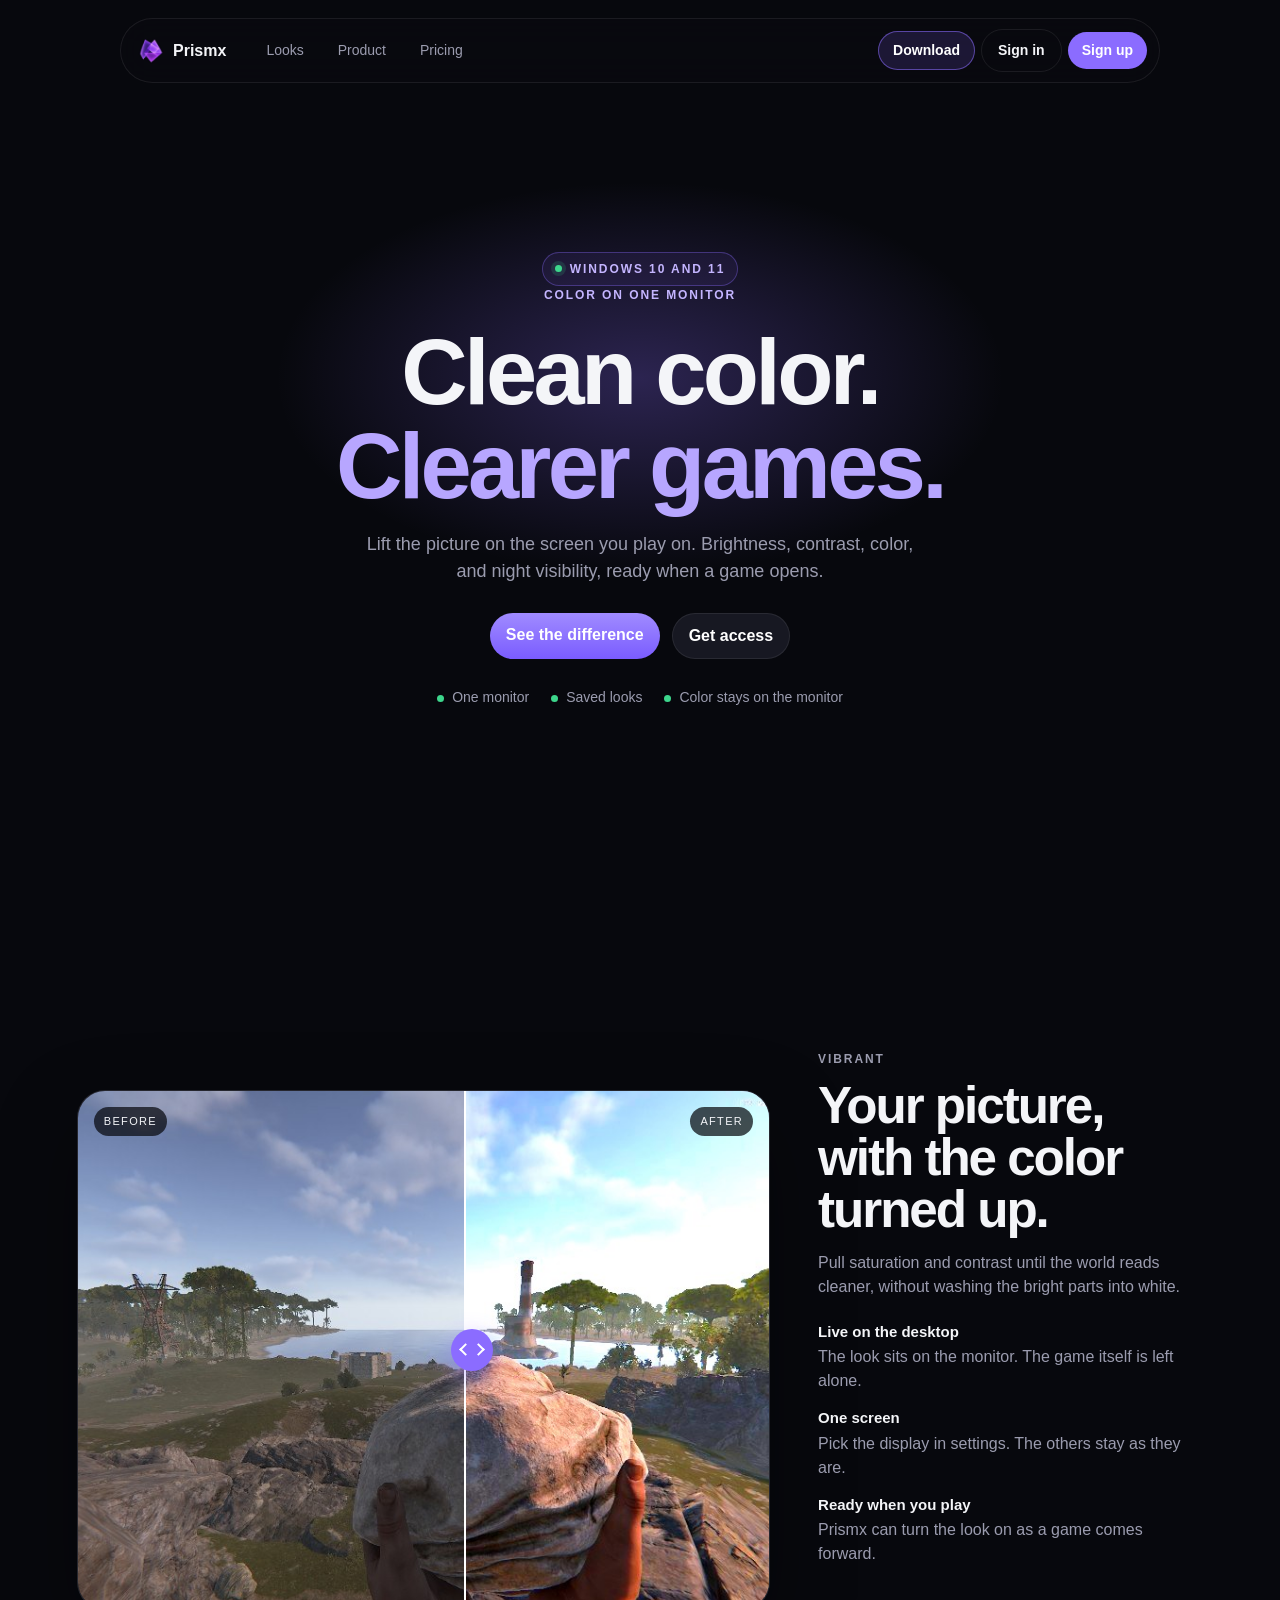
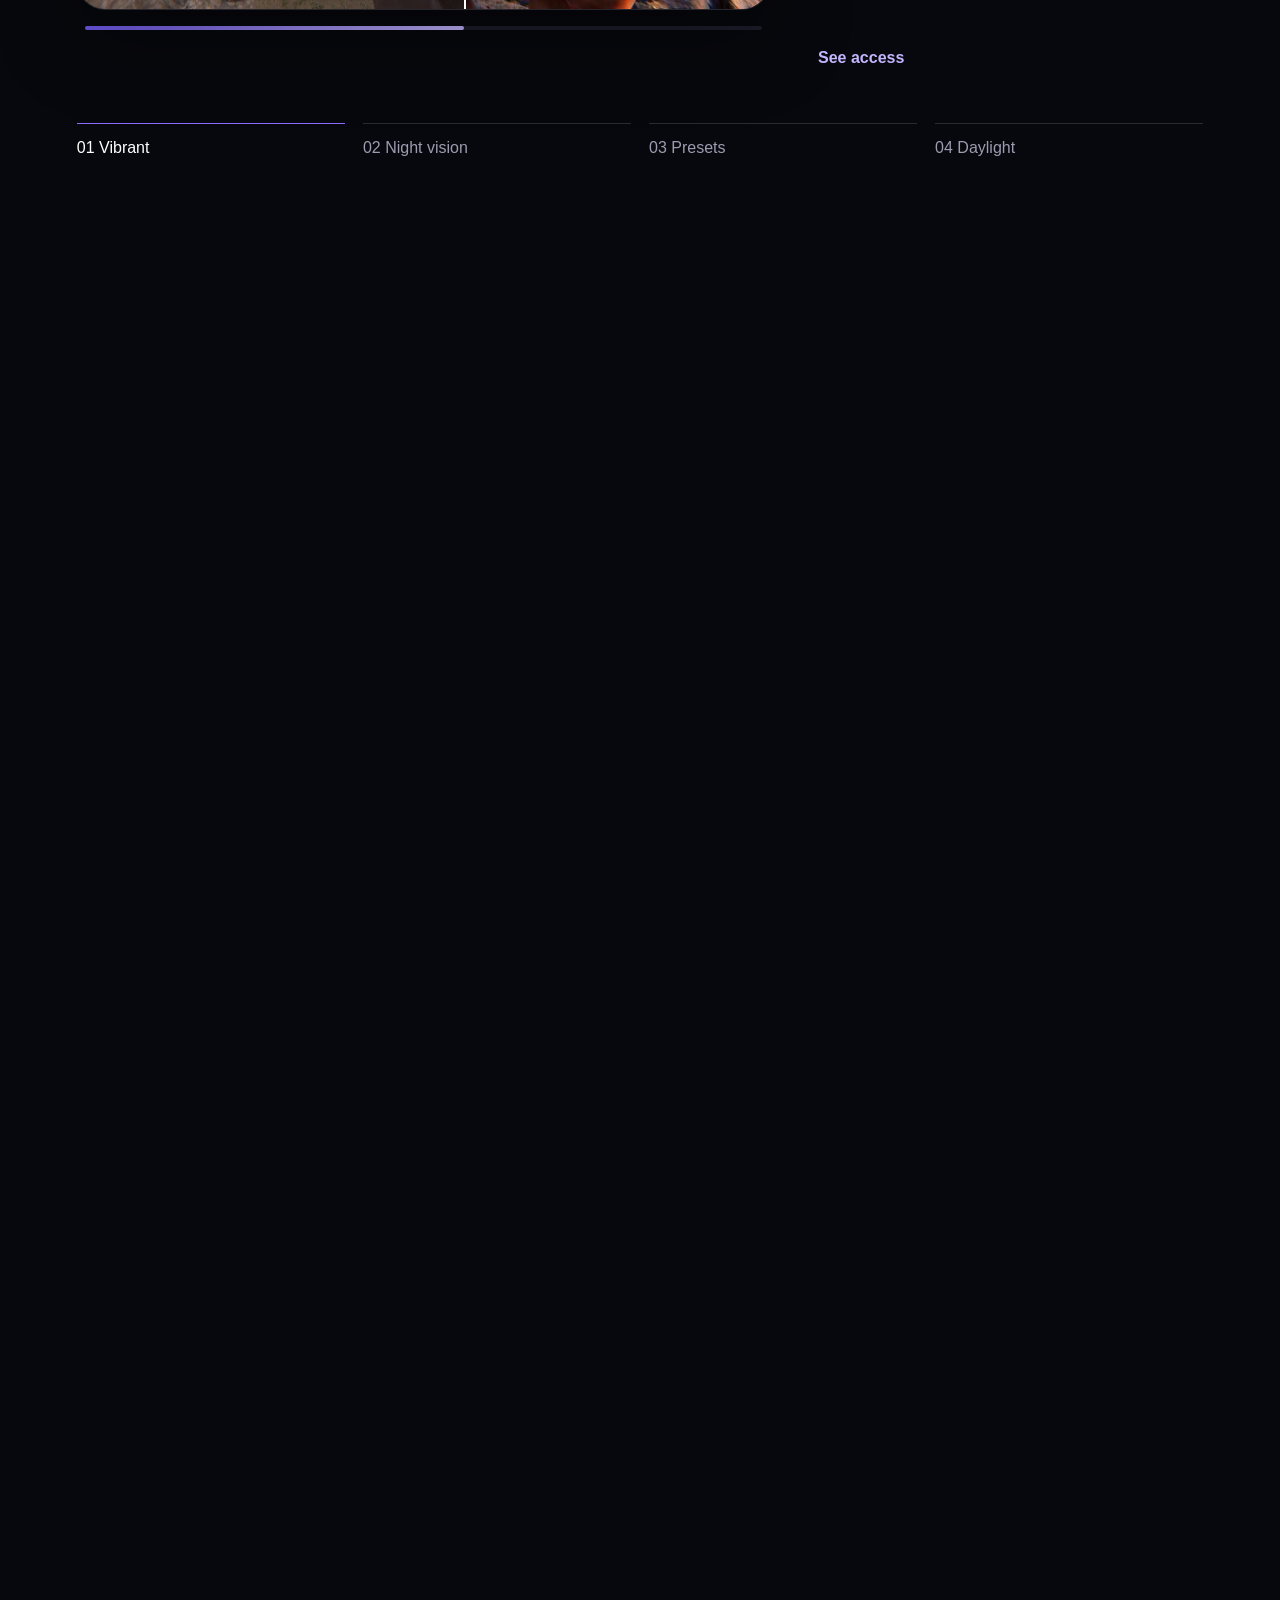
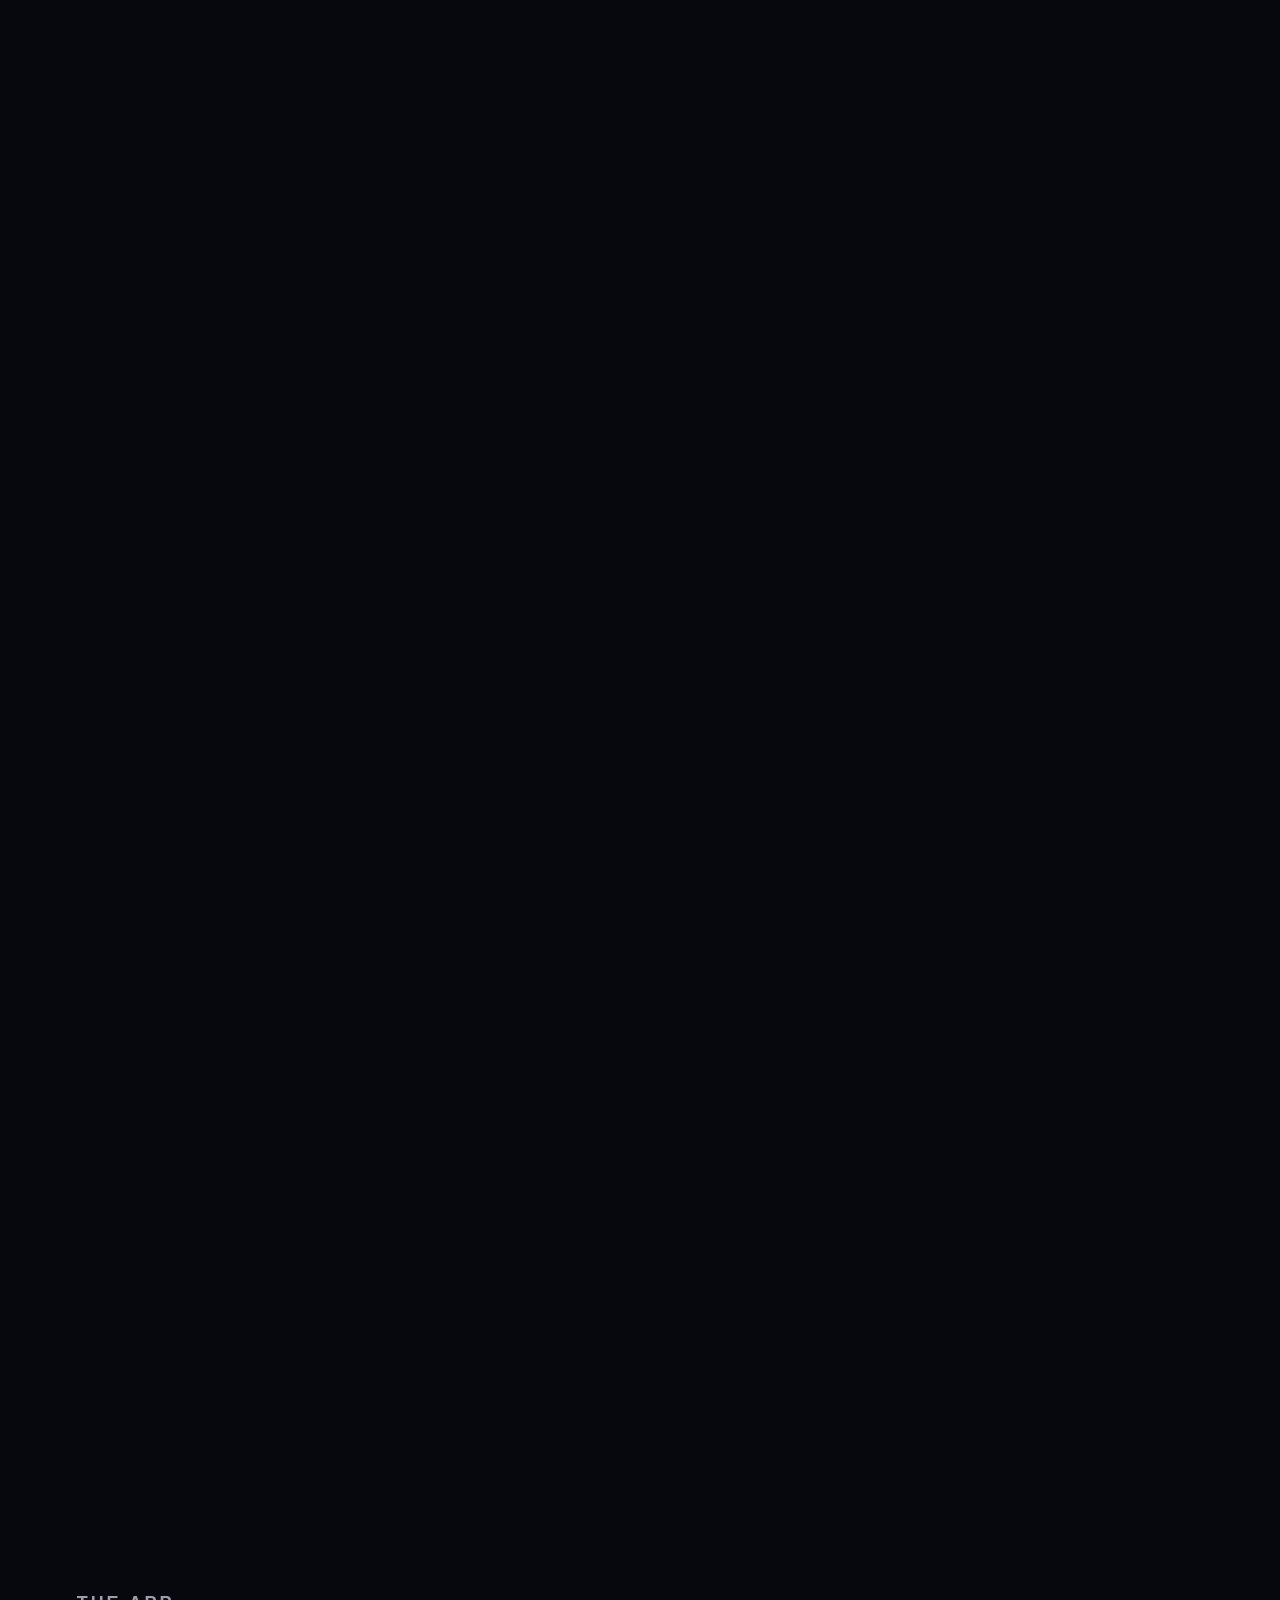
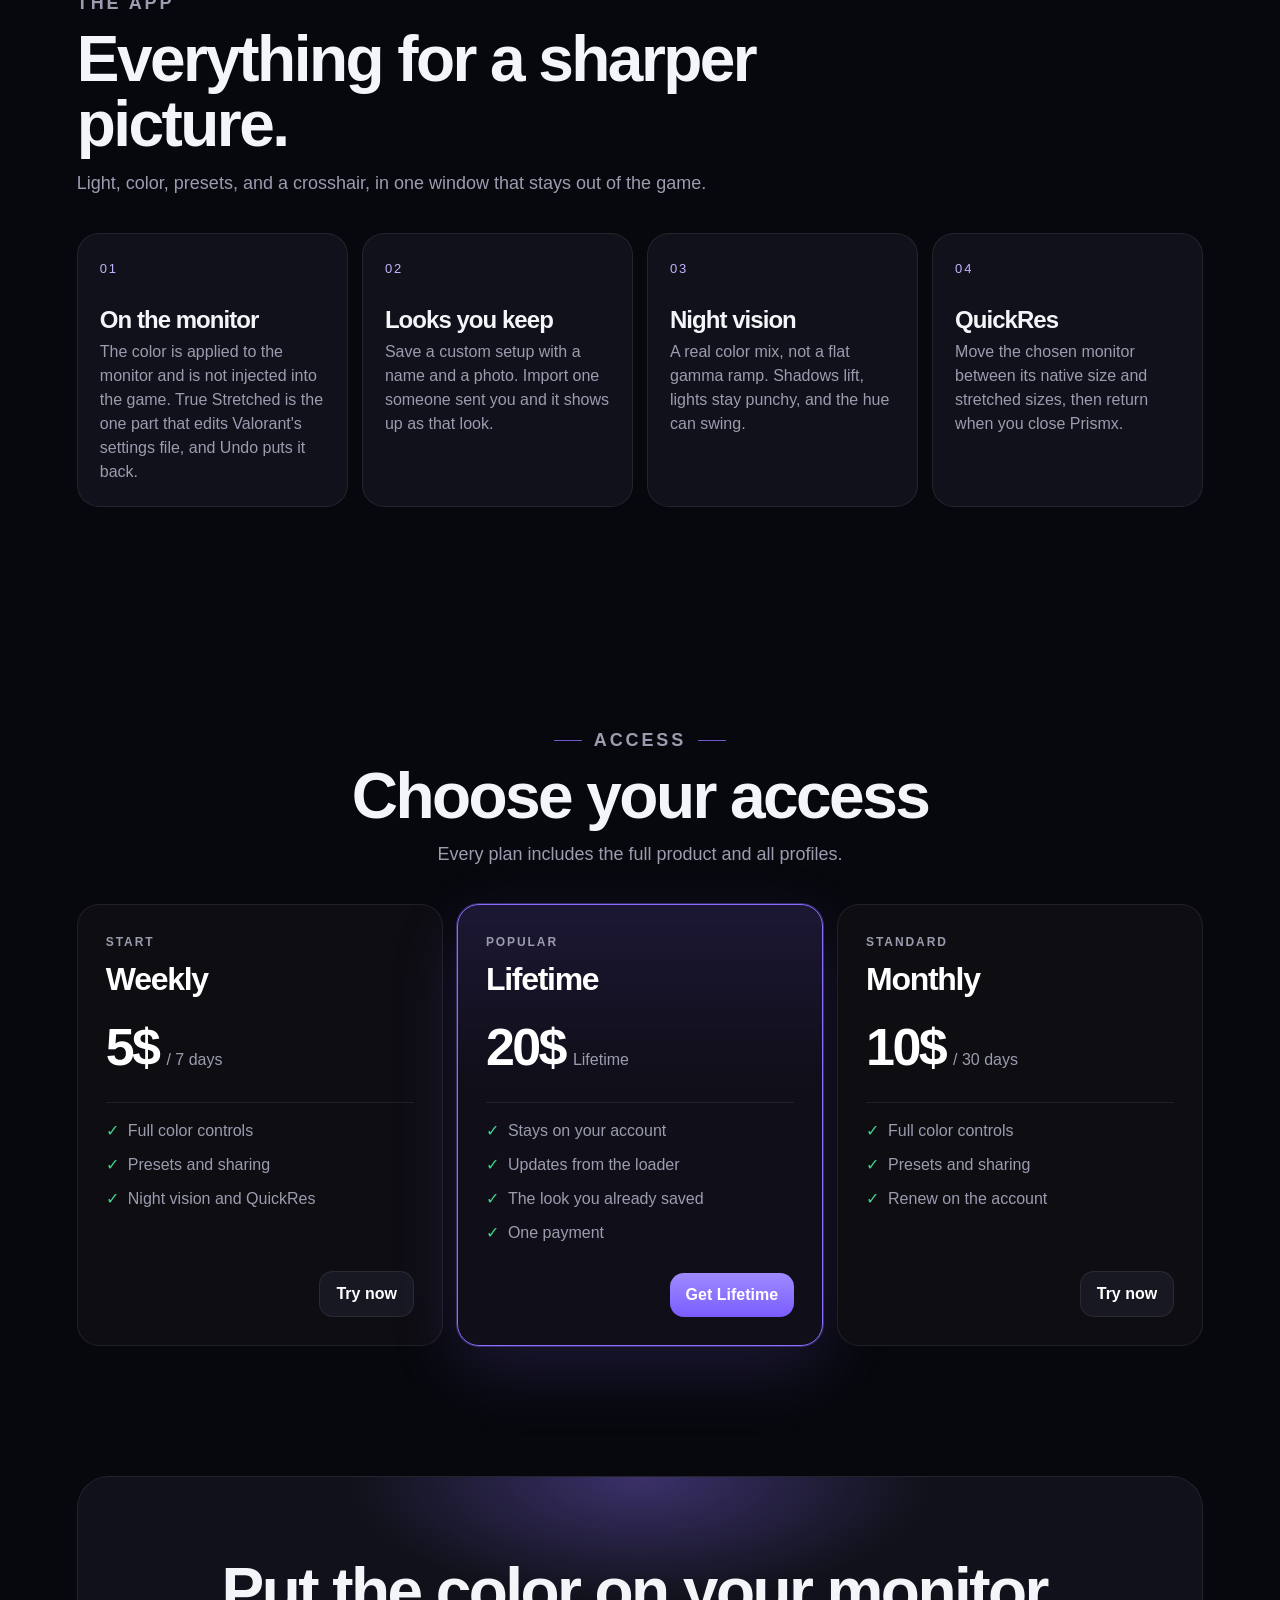
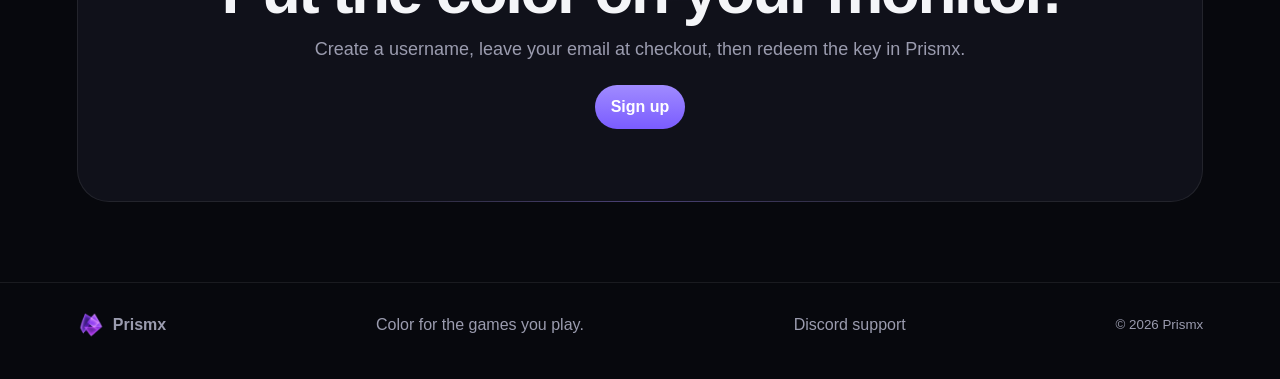
==== index.html @ e306eed9 "Point the site at the account server that is running now." ====
<!DOCTYPE html>
<html lang="en">
<head>
  <meta charset="UTF-8" />
  <meta name="viewport" content="width=device-width, initial-scale=1" />
  <meta name="view-transition" content="same-origin" />
  <title>Prismx — Color for the games you play</title>
  <meta name="description" content="Prismx changes color, contrast, and night visibility on one monitor. The color is not injected." />
  <link rel="icon" href="logo.png" />
  <link rel="stylesheet" href="styles.css?v=8" />
</head>
<body>
  <header class="nav">
    <a class="brand" href="#top">
      <img src="logo.png" alt="" />
      <span>Prismx</span>
    </a>
    <nav class="nav-links" aria-label="Page">
      <a href="#looks">Looks</a>
      <a href="#product">Product</a>
      <a href="#pricing">Pricing</a>
      <a class="nav-download" href="download.html">Download</a>
      <a class="nav-signin" id="navSignIn" href="signin.html">Sign in</a>
      <a class="nav-cta" id="navSignUp" href="signup.html">Sign up</a>
    </nav>
    <button class="nav-toggle" type="button" aria-label="Menu" aria-expanded="false">
      <span></span><span></span>
    </button>
  </header>

  <main id="top">
    <section class="hero">
      <p class="pill"><i></i> Windows 10 and 11</p>
      <p class="kicker">Color on one monitor</p>
      <h1>Clean color.<br /><em>Clearer games.</em></h1>
      <p class="lede">Lift the picture on the screen you play on. Brightness, contrast, color, and night visibility, ready when a game opens.</p>
      <div class="hero-actions">
        <a class="btn primary" href="#looks">See the difference</a>
        <a class="btn ghost" href="signup.html">Get access</a>
      </div>
      <ul class="ticks">
        <li>One monitor</li>
        <li>Saved looks</li>
        <li>Color stays on the monitor</li>
      </ul>
    </section>

    <section class="story" id="looks">
      <div class="story-pin">
        <div class="compare" data-compare>
          <div class="frame">
            <img class="shot base" alt="" draggable="false" />
            <img class="shot grade" alt="" draggable="false" />
            <span class="tag before">Before</span>
            <span class="tag after">After</span>
            <div class="split" role="slider" tabindex="0" aria-valuemin="8" aria-valuemax="92" aria-valuenow="56" aria-label="Before and after">
              <span class="knob" aria-hidden="true"></span>
            </div>
          </div>
          <div class="rail" aria-hidden="true"><i></i></div>
        </div>

        <div class="story-copy">
          <article class="pane on" data-pane="0">
            <p class="kicker">Vibrant</p>
            <h2>Your picture, with the color turned up.</h2>
            <p>Pull saturation and contrast until the world reads cleaner, without washing the bright parts into white.</p>
            <ul>
              <li><strong>Live on the desktop</strong><span>The look sits on the monitor. The game itself is left alone.</span></li>
              <li><strong>One screen</strong><span>Pick the display in settings. The others stay as they are.</span></li>
              <li><strong>Ready when you play</strong><span>Prismx can turn the look on as a game comes forward.</span></li>
            </ul>
          </article>
          <article class="pane" data-pane="1">
            <p class="kicker">Night vision</p>
            <h2>Shadows you can actually read.</h2>
            <p>Night vision lifts the dark parts of the picture so doorways, corners, and players in shade show up. The lights stay colored.</p>
            <ul>
              <li><strong>Lifted shadows</strong><span>Tunnels and rooms open up without flattening the whole frame.</span></li>
              <li><strong>A strength slider</strong><span>Set how far the night look goes, then leave it.</span></li>
              <li><strong>Still your game</strong><span>Nothing is written into the game’s files.</span></li>
            </ul>
          </article>
          <article class="pane" data-pane="2">
            <p class="kicker">Presets</p>
            <h2>Save a look. Share the picture.</h2>
            <p>Name a setup, add a thumbnail, and send it as one image. The name stays on the preset until you change something.</p>
            <ul>
              <li><strong>Your library</strong><span>Built-in looks and the ones you save sit in the same row.</span></li>
              <li><strong>A file people can see</strong><span>The shared picture shows the name and the thumbnail.</span></li>
              <li><strong>QuickRes</strong><span>Switch the same monitor between native and stretched sizes.</span></li>
            </ul>
          </article>
          <article class="pane" data-pane="3">
            <p class="kicker">Daylight</p>
            <h2>The same look, out in the open.</h2>
            <p>Color and contrast stay even when the scene is already bright, so ground, water, and sky stay apart.</p>
            <ul>
              <li><strong>One preset</strong><span>The look on these pictures is the same setup, applied to each scene.</span></li>
              <li><strong>Bright scenes stay bright</strong><span>Whites hold, and the color in the middle of the picture comes forward.</span></li>
              <li><strong>Still the monitor</strong><span>The game picture is unchanged. The color sits on the screen.</span></li>
            </ul>
          </article>
          <a class="text-link" href="#pricing">See access</a>
        </div>

        <div class="chapters" role="tablist" aria-label="Looks">
          <button type="button" class="on" data-chapter="0">01 Vibrant</button>
          <button type="button" data-chapter="1">02 Night vision</button>
          <button type="button" data-chapter="2">03 Presets</button>
          <button type="button" data-chapter="3">04 Daylight</button>
        </div>
      </div>
    </section>

    <section class="product" id="product">
      <div class="section-head reveal">
        <p class="kicker">The app</p>
        <h2>Everything for a sharper picture.</h2>
        <p>Light, color, presets, and a crosshair, in one window that stays out of the game.</p>
      </div>
      <div class="cards">
        <article class="card reveal">
          <span>01</span>
          <h3>On the monitor</h3>
          <p>The color is applied to the monitor and is not injected into the game. True Stretched is the one part that edits Valorant's settings file, and Undo puts it back.</p>
        </article>
        <article class="card reveal">
          <span>02</span>
          <h3>Looks you keep</h3>
          <p>Save a custom setup with a name and a photo. Import one someone sent you and it shows up as that look.</p>
        </article>
        <article class="card reveal">
          <span>03</span>
          <h3>Night vision</h3>
          <p>A real color mix, not a flat gamma ramp. Shadows lift, lights stay punchy, and the hue can swing.</p>
        </article>
        <article class="card reveal">
          <span>04</span>
          <h3>QuickRes</h3>
          <p>Move the chosen monitor between its native size and stretched sizes, then return when you close Prismx.</p>
        </article>
      </div>
    </section>

    <section class="pricing" id="pricing">
      <div class="section-head reveal">
        <p class="kicker">Access</p>
        <h2>Choose your access</h2>
        <p>Every plan includes the full product and all profiles.</p>
      </div>
      <div class="plans">
        <article class="plan reveal">
          <p class="plan-tag">Start</p>
          <h3>Weekly</h3>
          <p class="amount">5$ <small>/ 7 days</small></p>
          <ul>
            <li>Full color controls</li>
            <li>Presets and sharing</li>
            <li>Night vision and QuickRes</li>
          </ul>
          <a class="btn ghost" href="checkout.html?plan=week">Try now</a>
        </article>
        <article class="plan featured reveal">
          <p class="plan-tag">Popular</p>
          <h3>Lifetime</h3>
          <p class="amount">20$ <small>Lifetime</small></p>
          <ul>
            <li>Stays on your account</li>
            <li>Updates from the loader</li>
            <li>The look you already saved</li>
            <li>One payment</li>
          </ul>
          <a class="btn primary" href="checkout.html?plan=lifetime">Get Lifetime</a>
        </article>
        <article class="plan reveal">
          <p class="plan-tag">Standard</p>
          <h3>Monthly</h3>
          <p class="amount">10$ <small>/ 30 days</small></p>
          <ul>
            <li>Full color controls</li>
            <li>Presets and sharing</li>
            <li>Renew on the account</li>
          </ul>
          <a class="btn ghost" href="checkout.html?plan=month">Try now</a>
        </article>
      </div>
    </section>

    <section class="closing reveal">
      <h2>Put the color on your monitor.</h2>
      <p>Create a username, leave your email at checkout, then redeem the key in Prismx.</p>
      <a class="btn primary" href="signup.html">Sign up</a>
    </section>
  </main>

  <footer>
    <a class="brand" href="#top"><img src="logo.png" alt="" /><span>Prismx</span></a>
    <p>Color for the games you play.</p>
    <p><a href="https://discord.gg/NBnqkH2PTA">Discord support</a></p>
    <small>© 2026 Prismx</small>
  </footer>
  <script src="site.js?v=8"></script>
  <script src="auth.js?v=11"></script>
</body>
</html>
---- styles.css ----
:root {
  --bg: #07080d;
  --ink: #f4f5f8;
  --muted: #9b9caf;
  --line: rgba(255, 255, 255, 0.08);
  --purple: #8b6cff;
  --purple-2: #c4b5ff;
  --card: #10111a;
  --ease: cubic-bezier(0.22, 1, 0.36, 1);
  color-scheme: dark;
}

* { box-sizing: border-box; }
html { scroll-behavior: smooth; }
body {
  margin: 0;
  background: var(--bg);
  color: var(--ink);
  font-family: "Segoe UI", sans-serif;
  line-height: 1.5;
}
img { max-width: 100%; display: block; }
a { color: inherit; text-decoration: none; }
button, input { font: inherit; color: inherit; }
h1, h2, h3 { letter-spacing: -0.04em; line-height: 1.02; margin: 0; }
p { margin: 0; }

.nav {
  position: fixed; z-index: 20; top: 18px; left: 50%;
  transform: translateX(-50%);
  width: min(1040px, calc(100% - 28px));
  display: flex; align-items: center; gap: 18px;
  padding: 10px 12px 10px 16px;
  background: rgba(10, 11, 16, 0.72);
  border: 1px solid var(--line);
  border-radius: 999px;
  backdrop-filter: blur(16px);
}
.brand { display: flex; align-items: center; gap: 8px; font-weight: 650; }
.brand img { width: 28px; height: 28px; }
.nav-links { display: flex; gap: 6px; margin-left: 8px; flex: 1; align-items: center; }
.nav-links a {
  padding: 8px 14px; border-radius: 999px; color: var(--muted); font-size: 14px;
  transition: background 0.35s var(--ease), color 0.35s var(--ease), transform 0.35s var(--ease);
}
.nav-links a:hover, .nav-links a[aria-current="page"] { color: var(--ink); background: rgba(255,255,255,0.06); }
.nav-links .nav-download {
  margin-left: auto;
  border: 1px solid rgba(139, 108, 255, 0.55);
  background: rgba(139, 108, 255, 0.16);
  color: white;
  font-weight: 650;
}
.nav-links .nav-download:hover { color: white; background: rgba(139, 108, 255, 0.32); }
.nav-links .nav-signin {
  margin-left: 0;
  padding: 10px 16px; border-radius: 999px;
  border: 1px solid var(--line); color: var(--ink); font-weight: 650;
}
.nav-links .nav-signin:hover { color: var(--ink); background: rgba(255,255,255,0.06); transform: translateY(-2px); }
.nav-links .nav-cta,
.nav-links .nav-cta:hover { margin-left: 0; color: white; background: var(--purple); }
.nav-cta, .btn {
  margin-left: auto;
  border: 0; border-radius: 999px; padding: 10px 16px;
  background: var(--purple); color: white; font-weight: 650;
  transition: transform 0.35s var(--ease), background 0.35s var(--ease);
}
.nav-cta:hover, .btn:hover { transform: translateY(-2px); }
.btn:active, .nav-cta:active { transform: scale(0.97); }
.btn.ghost { background: #171822; border: 1px solid var(--line); }
.btn.primary { background: linear-gradient(180deg, #a08bff, #7a5cff); }
.nav-toggle { display: none; margin-left: auto; background: transparent; border: 0; width: 42px; height: 42px; }
.nav-toggle span { display: block; height: 2px; margin: 6px 8px; background: white; border-radius: 2px; }

.hero {
  min-height: 100vh;
  display: flex; flex-direction: column; align-items: center; justify-content: center;
  text-align: center; padding: 140px 24px 80px;
  background:
    radial-gradient(520px 280px at 50% 42%, rgba(139, 108, 255, 0.28), transparent 70%),
    var(--bg);
}
.pill, .kicker {
  color: var(--purple-2); letter-spacing: 0.16em; text-transform: uppercase; font-size: 12px; font-weight: 650;
}
.pill {
  display: inline-flex; align-items: center; gap: 8px;
  padding: 7px 12px; border-radius: 999px;
  border: 1px solid rgba(139, 108, 255, 0.35);
  background: rgba(139, 108, 255, 0.08);
}
.pill i { width: 7px; height: 7px; border-radius: 50%; background: #3dd68c; box-shadow: 0 0 0 4px rgba(61, 214, 140, 0.15); }
.hero h1 { font-size: clamp(52px, 8vw, 92px); margin-top: 22px; }
.hero h1 em { font-style: normal; color: #b7a6ff; }
.lede { max-width: 560px; color: var(--muted); margin-top: 18px; font-size: 18px; }
.hero-actions { display: flex; gap: 12px; margin-top: 28px; }
.ticks { display: flex; gap: 22px; list-style: none; padding: 0; margin: 28px 0 0; color: var(--muted); font-size: 14px; }
.ticks li::before { content: ""; display: inline-block; width: 7px; height: 7px; margin-right: 8px; border-radius: 50%; background: #3dd68c; }

.story { height: 420vh; position: relative; }
.story-pin {
  position: sticky; top: 0; height: 100vh;
  display: grid;
  grid-template-columns: minmax(0, 1.35fr) minmax(280px, 0.75fr);
  gap: 48px; align-items: center;
  padding: 110px 6vw 90px;
}
.compare { min-width: 0; }
.frame {
  position: relative; height: min(58vh, 520px);
  border-radius: 28px; overflow: hidden;
  background: #12131c; border: 1px solid var(--line);
  box-shadow: 0 30px 80px rgba(0, 0, 0, 0.35);
  touch-action: none; cursor: ew-resize;
  user-select: none; -webkit-user-select: none;
}
.shot {
  position: absolute; inset: 0; width: 100%; height: 100%; object-fit: cover; pointer-events: none;
  -webkit-user-drag: none; user-select: none;
}
.grade { clip-path: inset(0 44% 0 0); }
.tag {
  position: absolute; top: 16px; z-index: 2;
  padding: 6px 10px; border-radius: 999px; font-size: 11px; letter-spacing: 0.12em; text-transform: uppercase;
  background: rgba(8, 9, 14, 0.72);
}
.tag.before { left: 16px; }
.tag.after { right: 16px; }
.split {
  position: absolute; top: 0; bottom: 0; left: 56%; width: 28px; margin-left: -14px; z-index: 3;
  display: grid; place-items: center;
  user-select: none; -webkit-user-select: none;
}
.split:focus { outline: none; }
.split:focus-visible { outline: 2px solid rgba(196, 181, 255, 0.9); outline-offset: 4px; }
.split::before { content: ""; position: absolute; top: 0; bottom: 0; left: 13px; width: 2px; background: white; }
.knob {
  width: 42px; height: 42px; border-radius: 50%;
  background: var(--purple);
  box-shadow: 0 8px 24px rgba(139, 108, 255, 0.45);
  position: relative;
}
.knob::before, .knob::after {
  content: ""; position: absolute; top: 16px; width: 7px; height: 7px;
  border-top: 2px solid white; border-right: 2px solid white;
}
.knob::before { left: 10px; transform: rotate(-135deg); }
.knob::after { right: 10px; transform: rotate(45deg); }
.rail { height: 4px; margin: 16px 8px 0; background: #1c1d2a; border-radius: 99px; }
.rail i { display: block; height: 100%; width: 56%; border-radius: inherit; background: linear-gradient(90deg, #6d56e8, #c4b5ff); }

.story-copy { position: relative; min-height: 620px; }
.story-copy .text-link { position: absolute; left: 0; bottom: 0; }
.pane {
  position: absolute; inset: 0 auto auto 0; width: 100%;
  opacity: 0; transform: translateY(22px);
  transition: opacity 0.55s var(--ease), transform 0.55s var(--ease);
  pointer-events: none;
}
.pane.on { opacity: 1; transform: none; pointer-events: auto; }
.pane h2 { font-size: clamp(36px, 4vw, 56px); margin: 12px 0 14px; }
.pane p, .pane li span { color: var(--muted); }
.pane ul { list-style: none; padding: 0; margin: 22px 0; display: grid; gap: 14px; }
.pane li { display: grid; gap: 2px; }
.pane strong { font-size: 15px; }
.text-link { color: var(--purple-2); font-weight: 650; }
.chapters {
  position: absolute; left: 6vw; right: 6vw; bottom: 28px;
  display: grid; grid-template-columns: repeat(4, 1fr); gap: 18px;
}
.chapters button {
  background: transparent; border: 0; border-top: 1px solid rgba(255,255,255,0.14);
  text-align: left; padding: 12px 0; color: var(--muted); cursor: pointer;
}
.chapters button.on { color: white; border-top-color: var(--purple); }

.product, .pricing { padding: 110px 6vw; }
.section-head { max-width: 680px; margin-bottom: 36px; }
.pricing .section-head { margin-left: auto; margin-right: auto; text-align: center; }
.pricing .kicker { display: flex; justify-content: center; align-items: center; gap: 12px; }
.pricing .kicker::before, .pricing .kicker::after {
  content: ""; width: 28px; height: 1px; background: rgba(139, 108, 255, 0.8);
}
.section-head h2, .closing h2 { font-size: clamp(40px, 5vw, 68px); margin: 10px 0 12px; }
.section-head p, .closing p { color: var(--muted); font-size: 18px; }
.cards, .plans { display: grid; grid-template-columns: repeat(4, 1fr); gap: 14px; }
.plans { grid-template-columns: repeat(3, 1fr); align-items: stretch; }
.card, .plan {
  background: var(--card); border: 1px solid var(--line); border-radius: 22px; padding: 22px;
}
.card span, .plan h3 { color: var(--purple-2); font-size: 13px; letter-spacing: 0.14em; }
.card h3 { margin: 28px 0 8px; font-size: 24px; }
.card p, .plan p, .plan li { color: var(--muted); }
.plan { display: flex; flex-direction: column; gap: 12px; padding: 28px; background: #0d0d12; }
.plan-tag {
  margin: 0; color: var(--purple-2); font-size: 12px; font-weight: 700;
  letter-spacing: 0.16em; text-transform: uppercase;
}
.plan h3 { color: white; font-size: 32px; letter-spacing: -0.04em; }
.plan .amount {
  display: flex; align-items: baseline; gap: 8px;
  margin: 0; font-size: 52px; color: white; letter-spacing: -0.05em; font-weight: 720;
}
.plan .amount small { font-size: 16px; color: var(--muted); font-weight: 500; letter-spacing: 0; }
.plan ul {
  list-style: none; padding: 16px 0 8px; margin: 4px 0 8px;
  border-top: 1px solid var(--line); display: grid; gap: 10px;
}
.plan li { position: relative; padding-left: 22px; }
.plan li::before { content: "✓"; position: absolute; left: 0; color: #3dd68c; }
.plan .btn { margin-top: auto; text-align: center; border-radius: 14px; }
.plan.featured {
  background: linear-gradient(180deg, rgba(139, 108, 255, 0.16), #100e18 42%);
  border-color: #8b6cff;
  box-shadow: 0 0 0 1px rgba(139, 108, 255, 0.35), 0 24px 70px rgba(139, 108, 255, 0.16);
  transform: translateY(-18px);
}

.closing {
  margin: 20px 6vw 80px; padding: 72px 32px; text-align: center; border-radius: 32px;
  background:
    radial-gradient(420px 180px at 50% 0%, rgba(139, 108, 255, 0.35), transparent 70%),
    #10111a;
  border: 1px solid var(--line);
}
.closing .btn { display: inline-block; margin-top: 22px; }

footer {
  display: flex; justify-content: space-between; gap: 18px; align-items: center;
  padding: 28px 6vw 40px; color: var(--muted); border-top: 1px solid var(--line);
}
footer p { max-width: 360px; }

.reveal { animation: rise 0.9s var(--ease) both; animation-timeline: view(); animation-range: entry 0% cover 28%; }
@keyframes rise { from { opacity: 0; transform: translateY(28px); } to { opacity: 1; transform: none; } }

.account { min-height: 100vh; display: grid; place-items: center; padding: 120px 20px 60px; }
.account-card {
  width: min(440px, 100%);
  background: #10111a; border: 1px solid var(--line); border-radius: 28px; padding: 32px;
  box-shadow: 0 30px 80px rgba(0,0,0,0.35);
}
.account-mark { width: 64px; height: 64px; margin-bottom: 16px; }
.account-card h1 { font-size: 36px; }
.account-card .lede { margin: 10px 0 20px; }
.switch { display: grid; grid-template-columns: 1fr 1fr; padding: 4px; background: #07080d; border-radius: 999px; margin-bottom: 18px; }
.switch button { border: 0; background: transparent; border-radius: 999px; padding: 8px; color: var(--muted); cursor: pointer; }
.switch button.on { background: #1a1b27; color: white; }
form { display: grid; gap: 12px; }
form .btn { margin-left: 0; width: 100%; text-align: center; }
label { display: grid; gap: 6px; color: var(--muted); font-size: 13px; }
input {
  border: 1px solid var(--line); background: #07080d; border-radius: 12px; padding: 12px 14px;
}
input:focus { outline: 2px solid rgba(139, 108, 255, 0.7); }
.form-note { min-height: 1.2em; color: var(--purple-2); }
.form-note.bad { color: #ff8fa0; }
.check { display: flex; align-items: center; gap: 8px; color: var(--muted); font-size: 14px; }
.check input { width: 16px; height: 16px; accent-color: var(--purple); }
.swap { color: var(--muted); font-size: 14px; }
.swap a { color: var(--purple-2); }
.key-box {
  margin-top: 4px; padding: 14px; border-radius: 12px;
  background: #07080d; border: 1px solid rgba(139, 108, 255, 0.45);
  letter-spacing: 0.08em; font-size: 18px;
  display: flex; align-items: center; justify-content: center; gap: 12px;
}
.key-box[hidden] { display: none; }
.key-line { display: inline-flex; align-items: center; gap: 8px; }
.eye {
  width: 34px; height: 34px; border-radius: 999px; padding: 0;
  border: 1px solid var(--line); background: #171522; color: var(--muted);
  display: grid; place-items: center; cursor: pointer; flex: none;
}
.eye[hidden] { display: none; }
.eye svg { width: 18px; height: 18px; }
.eye .shut { display: none; }
.eye.open .open-eye { display: none; }
.eye.open .shut { display: block; }
.eye.open { color: var(--purple-2); }
.account-wide { width: min(680px, 100%); }
.bill { display: grid; gap: 10px; margin: 8px 0 18px; }
.bill div { display: grid; grid-template-columns: 110px 1fr; gap: 12px; align-items: baseline; }
.bill dt { color: var(--muted); font-size: 13px; }
.bill dd { margin: 0; }
.bill-actions { display: flex; flex-wrap: wrap; gap: 10px; }
.bill-actions .btn { margin-left: 0; width: auto; }
.history { list-style: none; padding: 0; margin: 12px 0 0; display: grid; gap: 10px; }
.history li { padding: 12px 14px; border-radius: 14px; background: #07080d; border: 1px solid var(--line); }
.history time { display: block; color: var(--muted); font-size: 12px; margin-bottom: 4px; }
.account-card h2 { font-size: 18px; margin-top: 22px; }

.checkout-body { background: #07060c; }
.checkout {
  min-height: 100vh;
  display: grid;
  grid-template-columns: 320px minmax(0, 1fr);
  gap: 22px;
  padding: 18px;
}
.order {
  display: flex; flex-direction: column;
  background: #100e18;
  border: 1px solid rgba(255,255,255,0.06);
  border-radius: 22px;
  padding: 22px 22px 18px;
}
.order-top { display: flex; align-items: center; justify-content: space-between; gap: 12px; }
.order-brand { display: flex; align-items: center; gap: 10px; }
.order-brand img { width: 36px; height: 36px; }
.order-brand strong { display: block; letter-spacing: 0.08em; font-size: 13px; }
.order-brand small { color: var(--muted); font-size: 12px; }
.lang {
  border: 1px solid var(--line); border-radius: 999px; padding: 6px 10px;
  font-size: 12px; letter-spacing: 0.08em; color: var(--muted);
}
.order-kicker {
  margin-top: 28px; color: var(--muted); letter-spacing: 0.16em;
  text-transform: uppercase; font-size: 12px; font-weight: 650;
}
.order-price { font-size: 64px; font-weight: 720; letter-spacing: -0.05em; line-height: 1; margin-top: 8px; }
.order-count { color: var(--muted); margin: 6px 0 18px; }
.order-item {
  display: grid; grid-template-columns: 52px 1fr auto; gap: 12px; align-items: center;
  padding: 14px 0; border-top: 1px solid var(--line); border-bottom: 1px solid var(--line);
}
.order-item img {
  width: 52px; height: 52px; border-radius: 12px; object-fit: cover;
  background: #1a1730; padding: 6px;
}
.order-item strong { font-size: 13px; letter-spacing: 0.04em; }
.order-item span, .order-line span:last-child { color: var(--ink); }
.order-line {
  display: flex; justify-content: space-between; gap: 12px;
  padding: 14px 0; border-bottom: 1px solid var(--line); color: var(--muted);
}
.order-line.total { border-bottom: 0; color: var(--ink); font-weight: 650; }
.order-help { margin-top: auto; padding-top: 28px; }
.order-help p { color: var(--muted); font-size: 14px; margin-bottom: 10px; }
.support {
  display: block; text-align: center; border-radius: 12px; padding: 12px;
  border: 1px solid var(--line); background: #171522; color: var(--ink); font-weight: 650;
}
.pay { padding: 8px 18px 28px 8px; min-width: 0; }
.steps {
  list-style: none; display: grid; grid-template-columns: repeat(3, 1fr);
  gap: 18px; margin: 0 0 22px; padding: 0 0 14px;
  border-bottom: 1px solid rgba(255,255,255,0.08);
}
.steps li { color: #6d6a80; font-size: 14px; display: flex; align-items: center; gap: 8px; position: relative; }
.steps li span { font-size: 12px; letter-spacing: 0.08em; }
.steps li.on { color: white; }
.steps li.on::after, .steps li.done::after {
  content: ""; position: absolute; left: 0; right: 18px; bottom: -15px; height: 2px;
  background: linear-gradient(90deg, #8b6cff, transparent);
}
.steps li.done { color: var(--purple-2); }
.pay-form { display: grid; gap: 16px; }
.checkout-body form { display: grid; gap: 16px; }
.pay-block {
  background: #12101a; border: 1px solid rgba(255,255,255,0.06);
  border-radius: 18px; padding: 18px;
}
.pay-block header, .delivery header { display: flex; gap: 12px; align-items: flex-start; margin-bottom: 16px; }
.pay-block header > span, .delivery header > span {
  width: 28px; height: 28px; border-radius: 50%; display: grid; place-items: center;
  background: #2a2448; color: var(--purple-2); font-size: 12px; flex: none;
}
.pay-block h2, .delivery h2 { font-size: 18px; letter-spacing: -0.03em; }
.pay-block header p, .delivery header p { color: var(--muted); font-size: 14px; margin-top: 2px; }
.pay-grid { display: grid; grid-template-columns: 1.4fr 0.8fr; gap: 12px; }
.checkout-body label { display: grid; gap: 6px; color: var(--muted); font-size: 13px; }
.checkout-body input[type="email"],
.checkout-body input[type="text"] {
  width: 100%; border: 1px solid rgba(255,255,255,0.08); background: #0c0b12;
  border-radius: 12px; padding: 14px 14px;
}
.promo { display: grid; grid-template-columns: 1fr auto; gap: 10px; }
.promo button, .pay-back {
  border: 1px solid rgba(255,255,255,0.1); background: #171522; color: var(--ink);
  border-radius: 12px; padding: 0 18px; font-weight: 650; cursor: pointer;
}
.methods { display: grid; grid-template-columns: 1fr 1fr; gap: 10px; }
.method {
  position: relative;
  display: flex; align-items: center; gap: 10px; min-height: 58px; padding: 10px 14px;
  border-radius: 14px; border: 1px solid rgba(255,255,255,0.08); background: #0c0b12;
  cursor: pointer; color: var(--ink); font-weight: 650;
}
.method input {
  position: absolute; inset: 0; width: 100%; height: 100%; margin: 0;
  appearance: none; background: transparent; border: 0; cursor: pointer;
}
.method svg { width: 28px; height: 28px; flex: none; }
.method.on {
  border-color: #8b6cff;
  background: linear-gradient(90deg, rgba(99, 91, 255, 0.28), #141226 55%);
  box-shadow: inset 0 0 0 1px rgba(139, 108, 255, 0.35);
}
.agree {
  display: flex !important; align-items: flex-start; gap: 10px;
  margin-top: 12px; color: var(--muted); font-size: 13px; line-height: 1.4;
}
.agree input { width: 16px; height: 16px; margin-top: 2px; accent-color: var(--purple); flex: none; }
.pay-actions { display: flex; gap: 10px; margin-top: 16px; }
.pay-go {
  flex: 1; text-align: center; border: 0; border-radius: 14px; padding: 14px 18px;
  background: linear-gradient(180deg, #b08cff, #7d5cff); color: white; font-weight: 700;
  box-shadow: 0 10px 30px rgba(125, 92, 255, 0.28); cursor: pointer;
}
.pay-back { display: grid; place-items: center; min-width: 140px; text-decoration: none; }
.manual {
  position: fixed; inset: 0; z-index: 40;
  display: grid; place-items: center; padding: 18px;
  background: rgba(7, 6, 12, 0);
  backdrop-filter: blur(18px);
  -webkit-backdrop-filter: blur(18px);
  opacity: 0;
  visibility: hidden;
  pointer-events: none;
  transition: opacity 0.4s var(--ease), background 0.4s var(--ease), visibility 0.4s;
}
.manual.show {
  opacity: 1;
  visibility: visible;
  pointer-events: auto;
  background: rgba(7, 6, 12, 0.55);
}
.manual[hidden] { display: none; }
.manual-card {
  width: min(420px, 100%);
  background:
    radial-gradient(280px 120px at 50% -20%, rgba(139, 108, 255, 0.35), transparent 70%),
    #12101a;
  border: 1px solid rgba(139, 108, 255, 0.5);
  border-radius: 22px;
  padding: 22px;
  box-shadow: 0 24px 70px rgba(80, 50, 180, 0.38);
  transform: translateY(22px) scale(0.94);
  opacity: 0;
  transition: transform 0.48s var(--ease), opacity 0.4s var(--ease);
}
.manual.show .manual-card { transform: none; opacity: 1; }
.manual-kicker {
  color: var(--purple-2); letter-spacing: 0.16em; text-transform: uppercase;
  font-size: 12px; font-weight: 650;
}
.manual-card h2 { font-size: 28px; margin: 8px 0 10px; }
.manual-card p { color: var(--muted); font-size: 15px; }
.manual-actions { display: grid; gap: 10px; margin-top: 18px; }
.manual-actions .pay-go,
.manual-actions .pay-back { width: 100%; min-height: 48px; }
.delivery {
  background: #12101a; border: 1px solid rgba(255,255,255,0.06);
  border-radius: 18px; padding: 18px;
}
.checkout-body form[hidden],
.delivery[hidden] { display: none !important; }
.checkout-body .key-box { margin-top: 0; font-size: 28px; padding: 22px; }
.order-no {
  margin: 0 0 10px; color: var(--purple-2); letter-spacing: 0.08em;
  font-size: 16px; font-weight: 650;
}
.order-no[hidden] { display: none; }
.checkout-body .form-note { min-height: 0; }

@media (max-width: 980px) {
  .nav-links { display: none; }
  .nav.open .nav-links {
    display: flex; flex-direction: column;
    position: absolute; top: 64px; left: 0; right: 0;
    padding: 12px; background: rgba(16, 17, 26, 0.92); border-radius: 18px; border: 1px solid var(--line);
    backdrop-filter: blur(16px);
    animation: menu-in 0.42s var(--ease);
  }
  .nav-toggle { display: block; }
  .nav.open .nav-download,
  .nav.open .nav-signin { margin-left: 0; }
  .story { height: auto; }
  .story-pin { position: relative; height: auto; grid-template-columns: 1fr; padding-top: 120px; }
  .story-copy { min-height: 0; }
  .pane { position: relative; opacity: 1; transform: none; margin-bottom: 28px; }
  .chapters { position: relative; left: auto; right: auto; bottom: auto; margin-top: 8px; grid-template-columns: repeat(2, 1fr); }
  .cards, .plans { grid-template-columns: 1fr; }
  .plan.featured { transform: none; }
  footer { flex-direction: column; align-items: flex-start; }
  .checkout { grid-template-columns: 1fr; padding: 12px; }
  .order { min-height: 0; }
  .order-help { margin-top: 24px; }
  .pay { padding: 0 0 24px; }
  .steps { grid-template-columns: 1fr; gap: 8px; }
  .steps li.on::after, .steps li.done::after { display: none; }
  .pay-grid, .methods, .pay-actions { grid-template-columns: 1fr; }
  .pay-actions { flex-direction: column; }
  .order-price { font-size: 48px; }
}
.download {
  min-height: 100vh;
  display: grid;
  grid-template-columns: minmax(280px, 0.85fr) minmax(0, 1.15fr);
  gap: 48px;
  align-items: center;
  padding: 140px 6vw 80px;
}
.download-copy h1 { font-size: clamp(44px, 6vw, 76px); margin-top: 16px; }
.download-copy h1 em { font-style: normal; color: #b7a6ff; }
.download-copy .lede { margin-top: 16px; }
.download-copy .btn { display: inline-flex; margin: 28px 0 0; padding: 14px 22px; }
.download-note { margin-top: 14px; color: var(--muted); font-size: 14px; }
.download-frame {
  border-radius: 28px; overflow: hidden;
  border: 1px solid var(--line);
  background: #12131c;
  box-shadow: 0 30px 80px rgba(0, 0, 0, 0.4);
}
.download-frame img { width: 100%; height: auto; }
@media (max-width: 980px) {
  .download { grid-template-columns: 1fr; padding-top: 120px; }
}

@view-transition { navigation: auto; }
::view-transition-old(root) { animation: 420ms var(--ease) both page-out; }
::view-transition-new(root) { animation: 520ms var(--ease) both page-in; }
@keyframes page-out {
  to { opacity: 0; filter: blur(14px); transform: scale(1.015); }
}
@keyframes page-in {
  from { opacity: 0; filter: blur(16px); transform: translateY(16px) scale(0.985); }
}
@keyframes menu-in {
  from { opacity: 0; transform: translateY(-10px); filter: blur(8px); }
}
body.page-leave { animation: page-out 0.34s var(--ease) both; }

@media (prefers-reduced-motion: reduce) {
  html { scroll-behavior: auto; }
  .reveal, .pane, .nav.open .nav-links, body.page-leave { animation: none; opacity: 1; transform: none; filter: none; }
  ::view-transition-old(root),
  ::view-transition-new(root) { animation: none; }
  .manual, .manual-card { transition: none; }
}
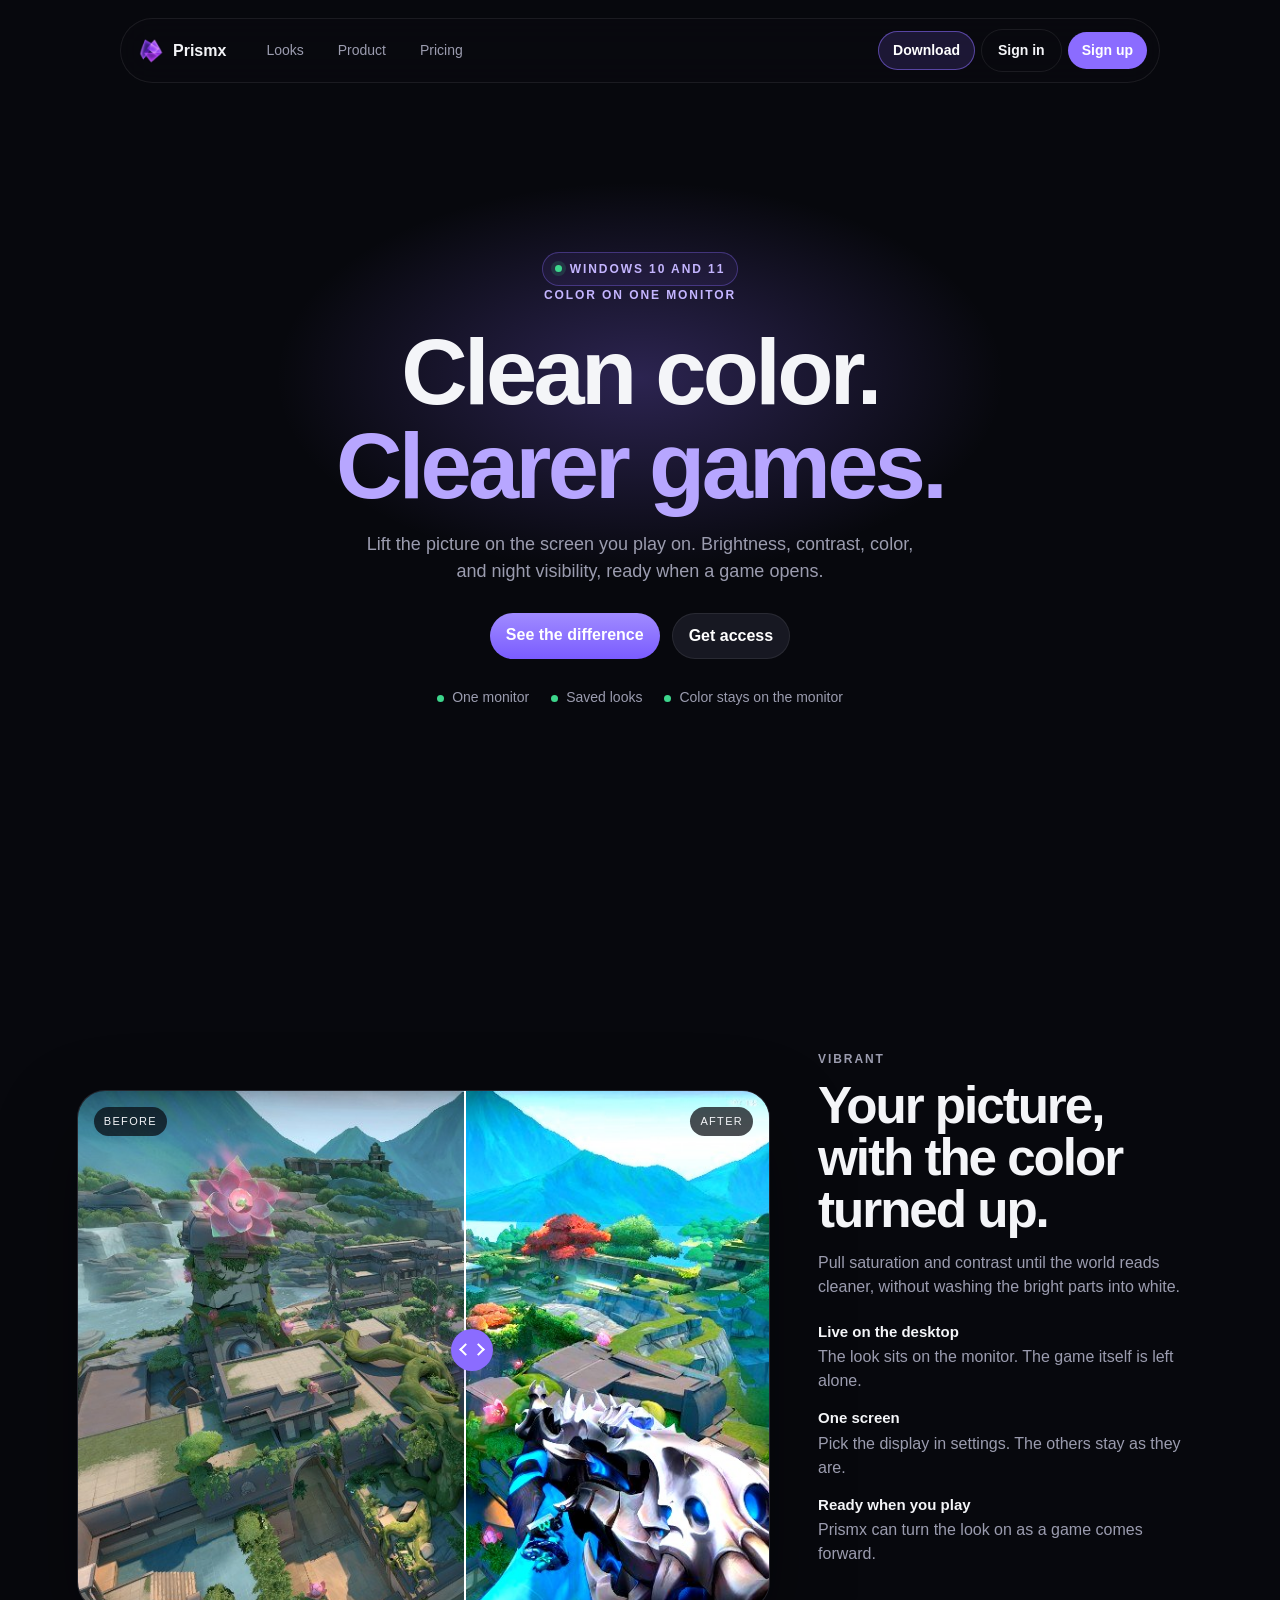
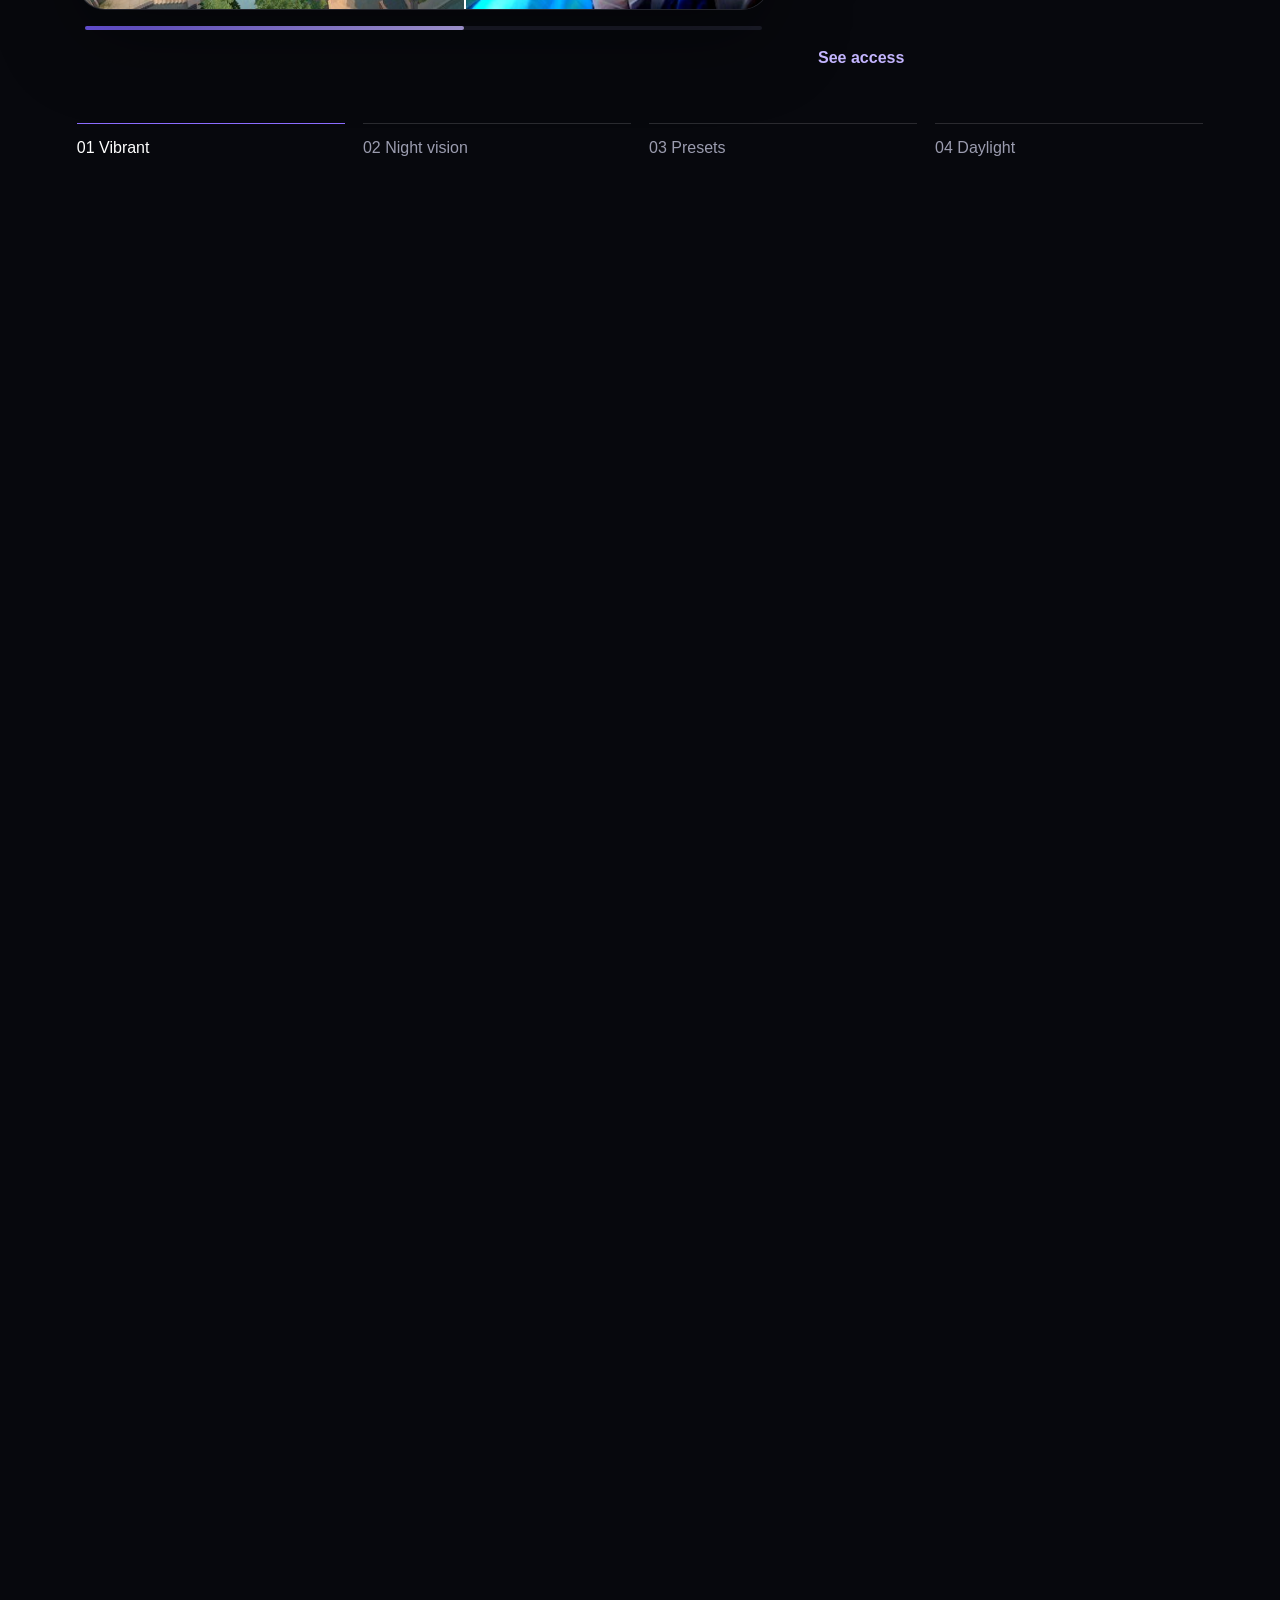
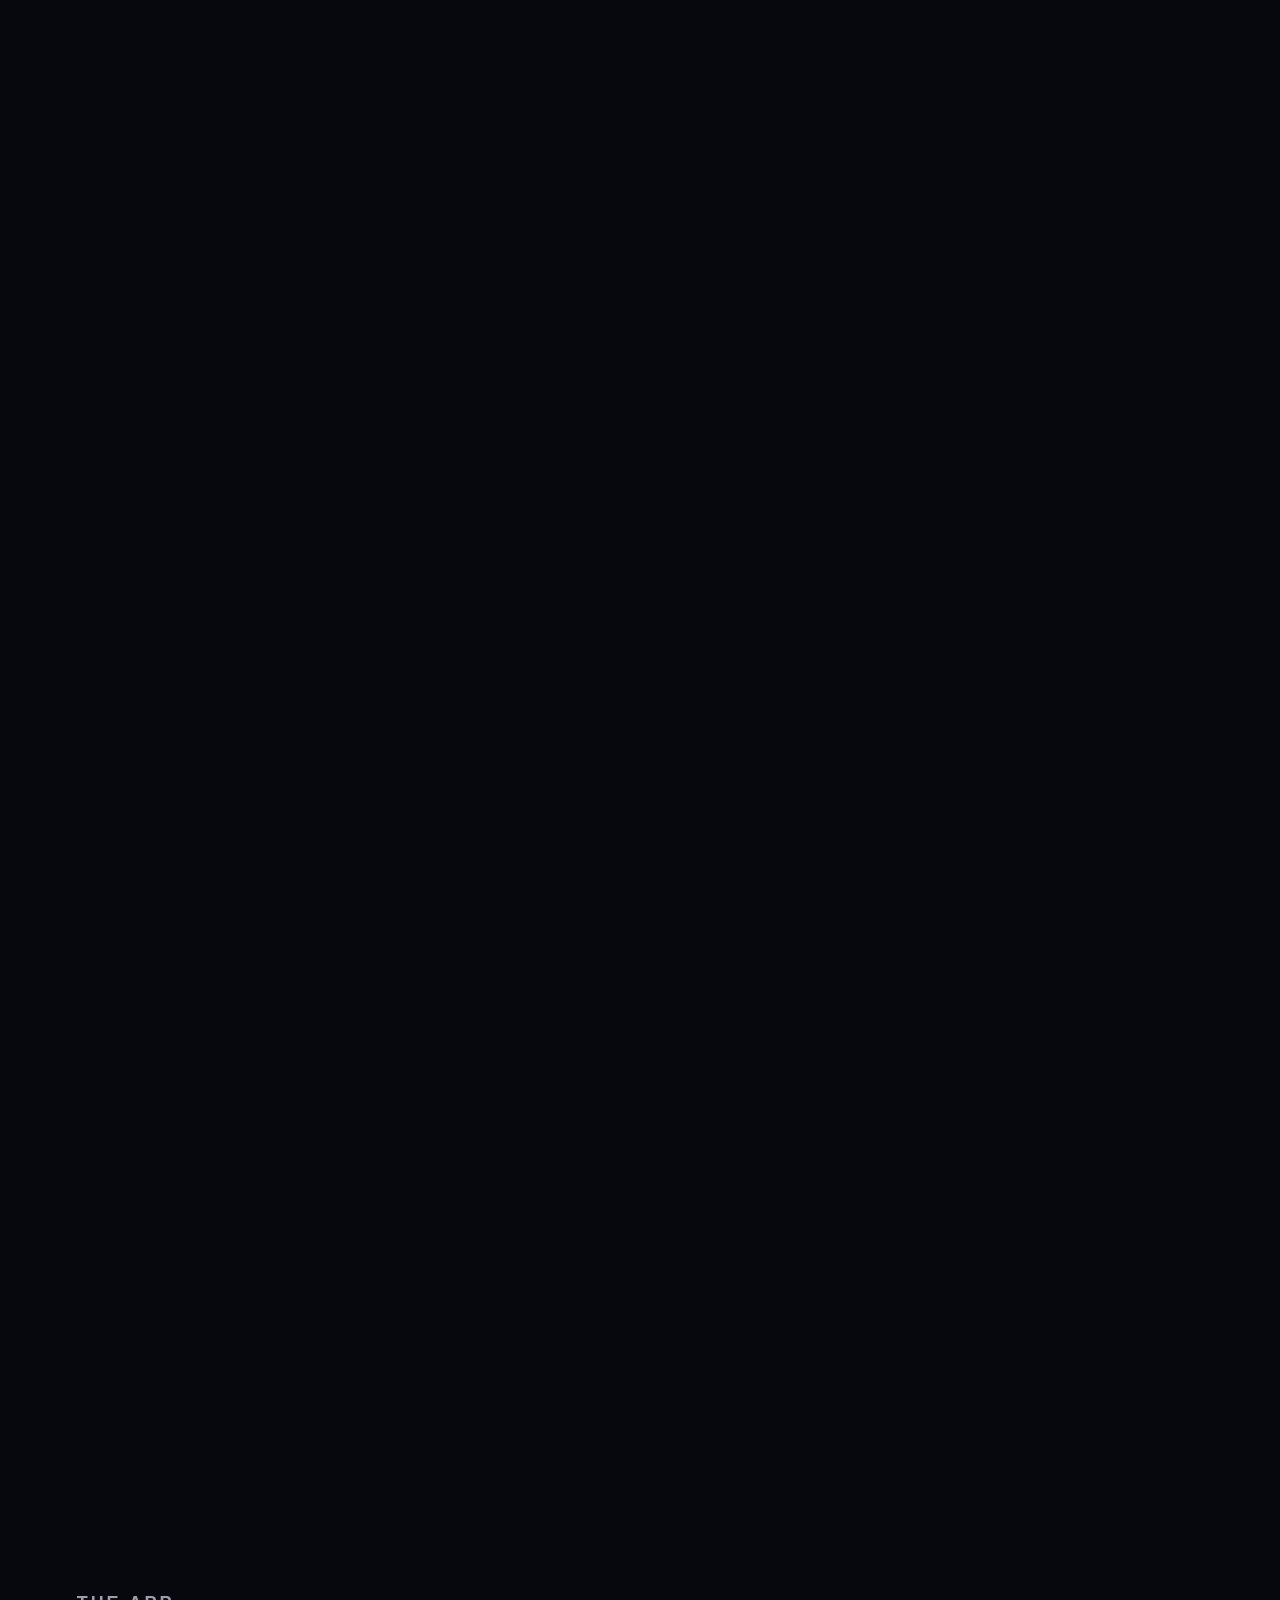
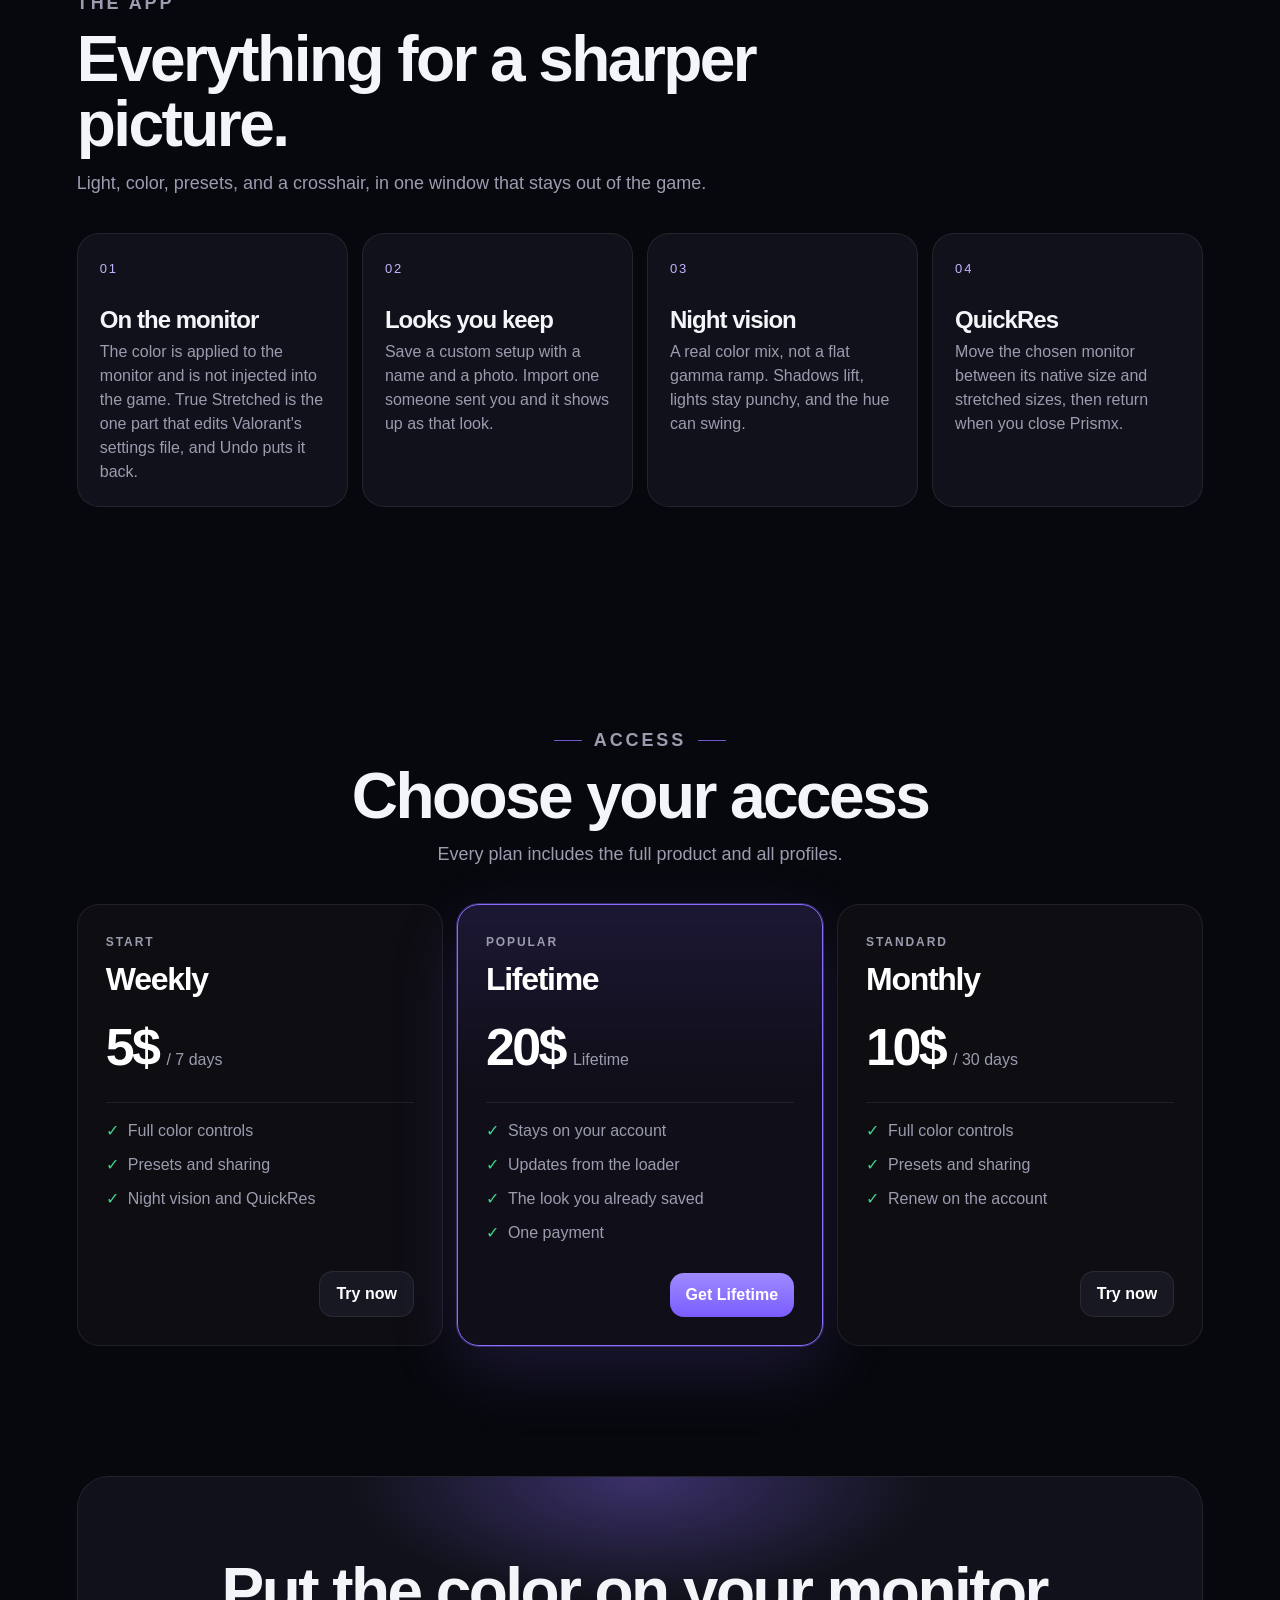
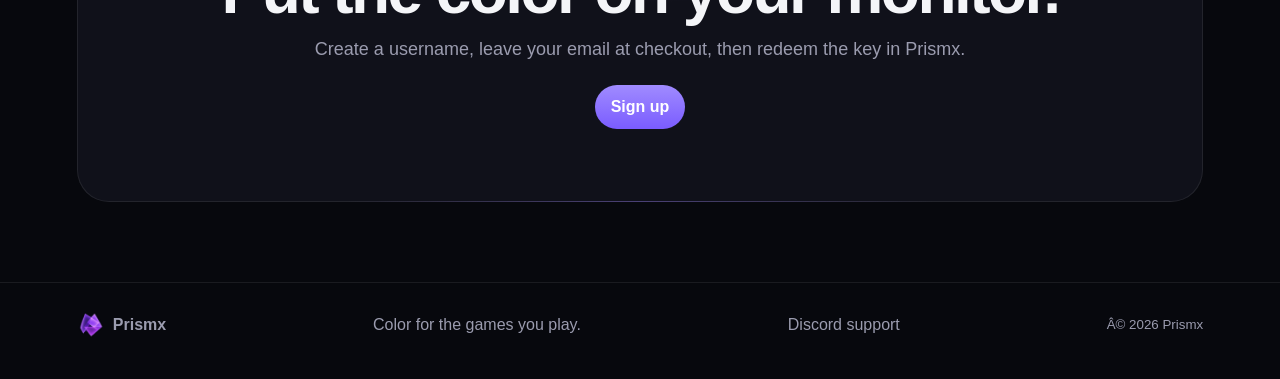
==== commit b6535790: "Point the site at the DigitalOcean account server." ====
--- a/index.html
+++ b/index.html
@@ -1,10 +1,10 @@
-<!DOCTYPE html>
+﻿<!DOCTYPE html>
 <html lang="en">
 <head>
   <meta charset="UTF-8" />
   <meta name="viewport" content="width=device-width, initial-scale=1" />
   <meta name="view-transition" content="same-origin" />
-  <title>Prismx — Color for the games you play</title>
+  <title>Prismx â€” Color for the games you play</title>
   <meta name="description" content="Prismx changes color, contrast, and night visibility on one monitor. The color is not injected." />
   <link rel="icon" href="logo.png" />
   <link rel="stylesheet" href="styles.css?v=8" />
@@ -78,7 +78,7 @@
             <ul>
               <li><strong>Lifted shadows</strong><span>Tunnels and rooms open up without flattening the whole frame.</span></li>
               <li><strong>A strength slider</strong><span>Set how far the night look goes, then leave it.</span></li>
-              <li><strong>Still your game</strong><span>Nothing is written into the game’s files.</span></li>
+              <li><strong>Still your game</strong><span>Nothing is written into the gameâ€™s files.</span></li>
             </ul>
           </article>
           <article class="pane" data-pane="2">
@@ -198,9 +198,9 @@
     <a class="brand" href="#top"><img src="logo.png" alt="" /><span>Prismx</span></a>
     <p>Color for the games you play.</p>
     <p><a href="https://discord.gg/NBnqkH2PTA">Discord support</a></p>
-    <small>© 2026 Prismx</small>
+    <small>Â© 2026 Prismx</small>
   </footer>
   <script src="site.js?v=8"></script>
-  <script src="auth.js?v=11"></script>
+  <script src="auth.js?v=13"></script>
 </body>
 </html>
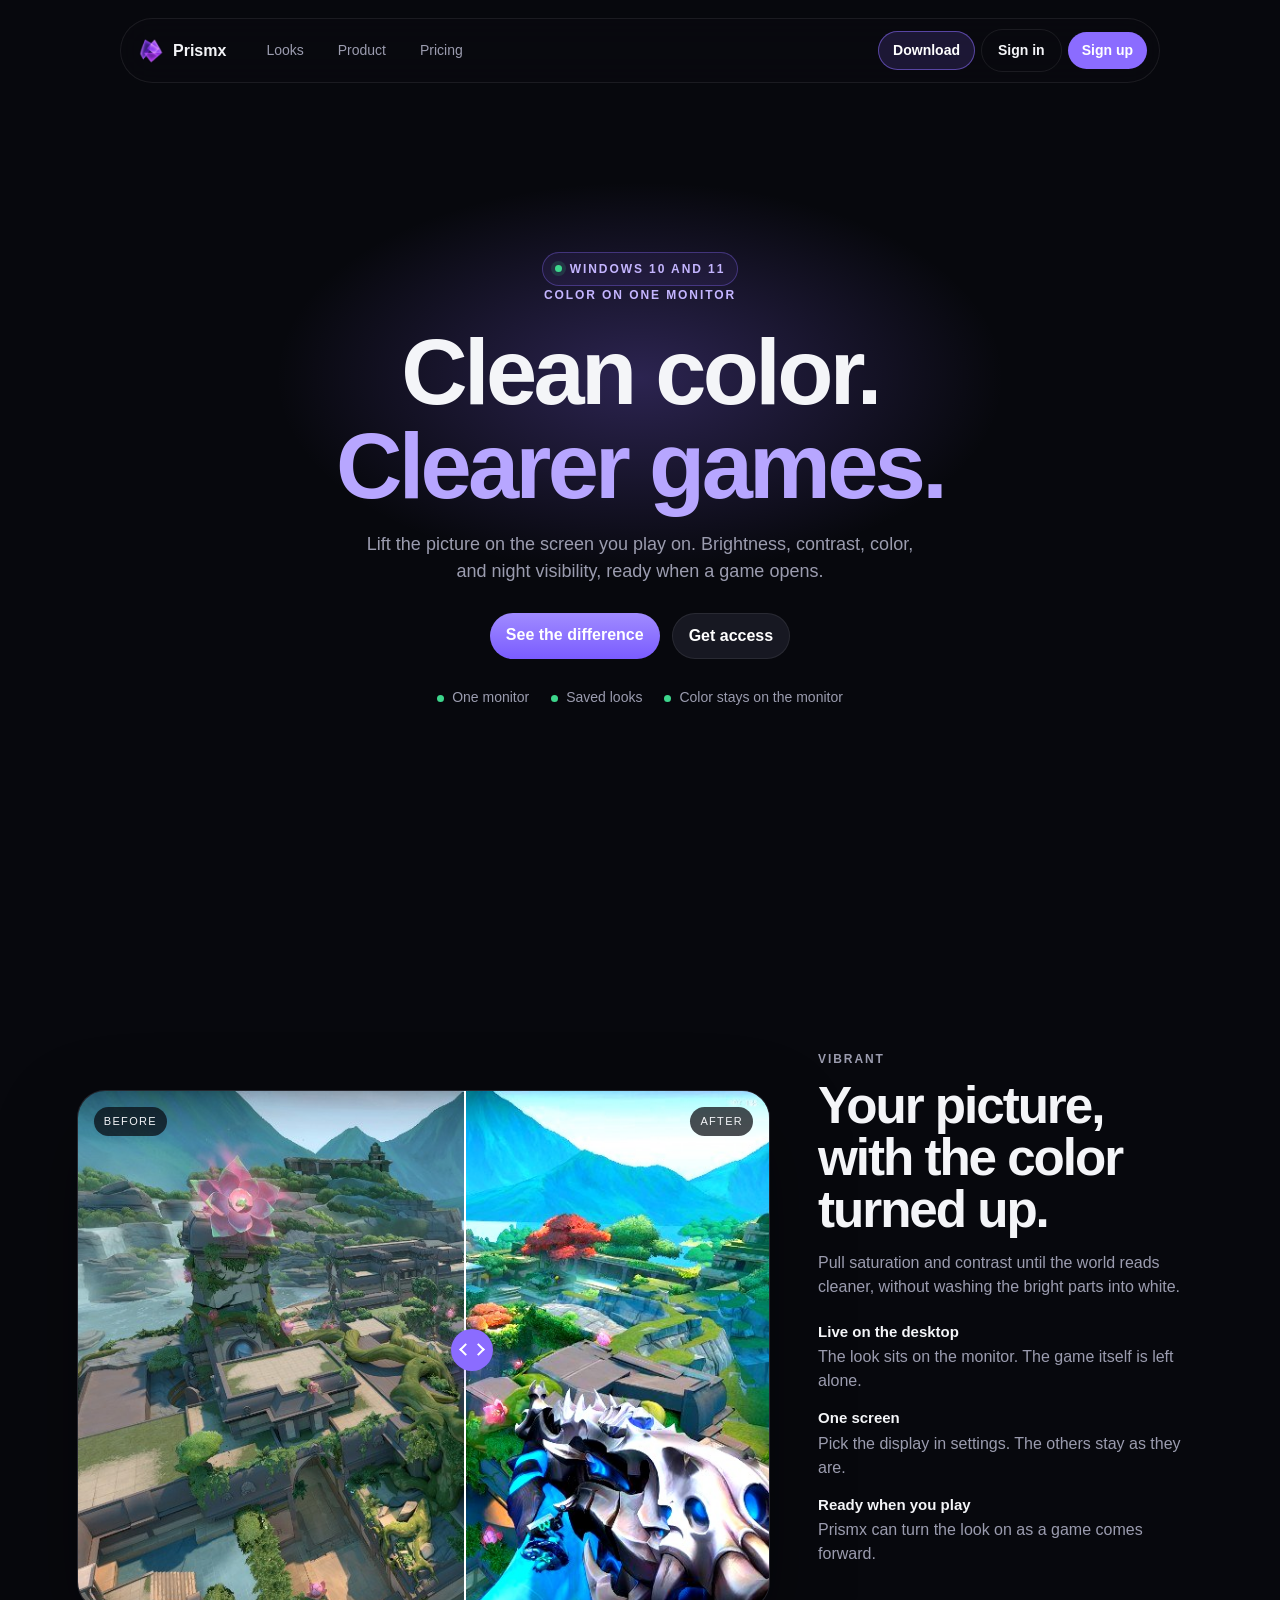
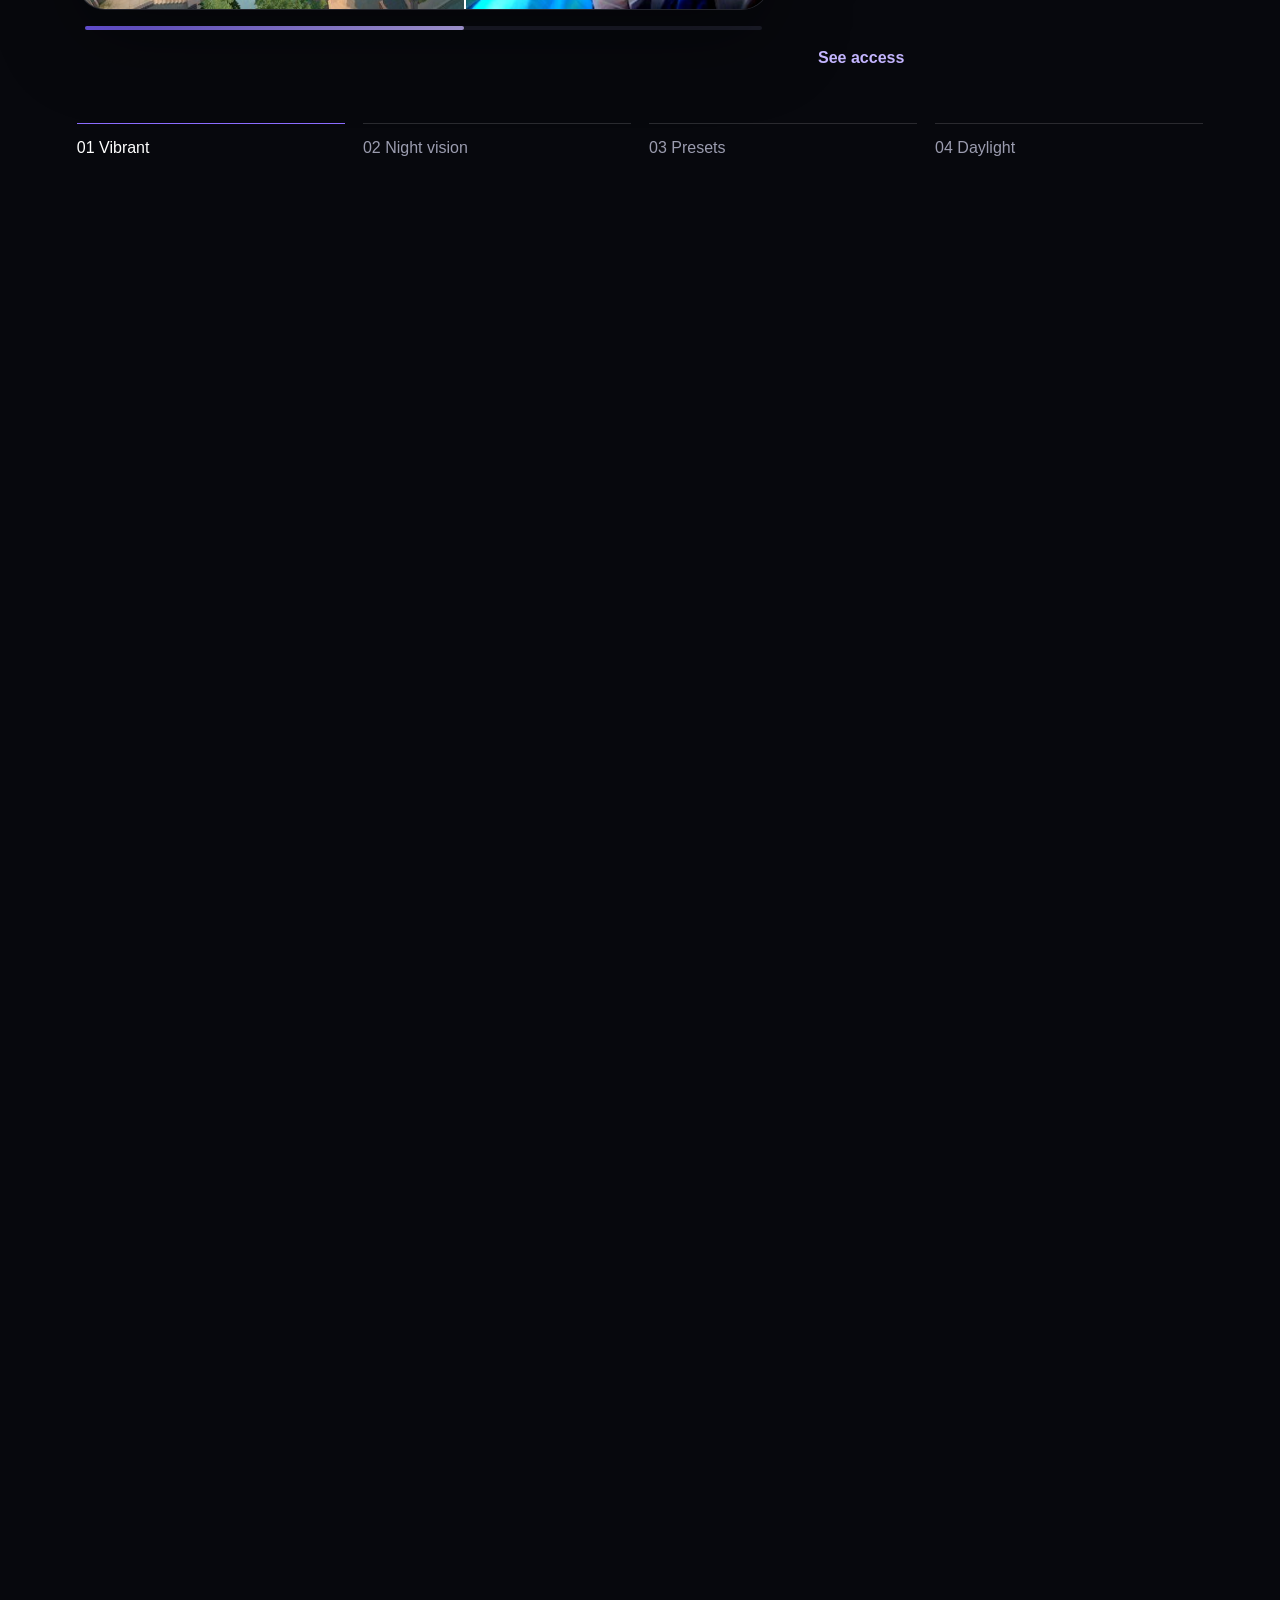
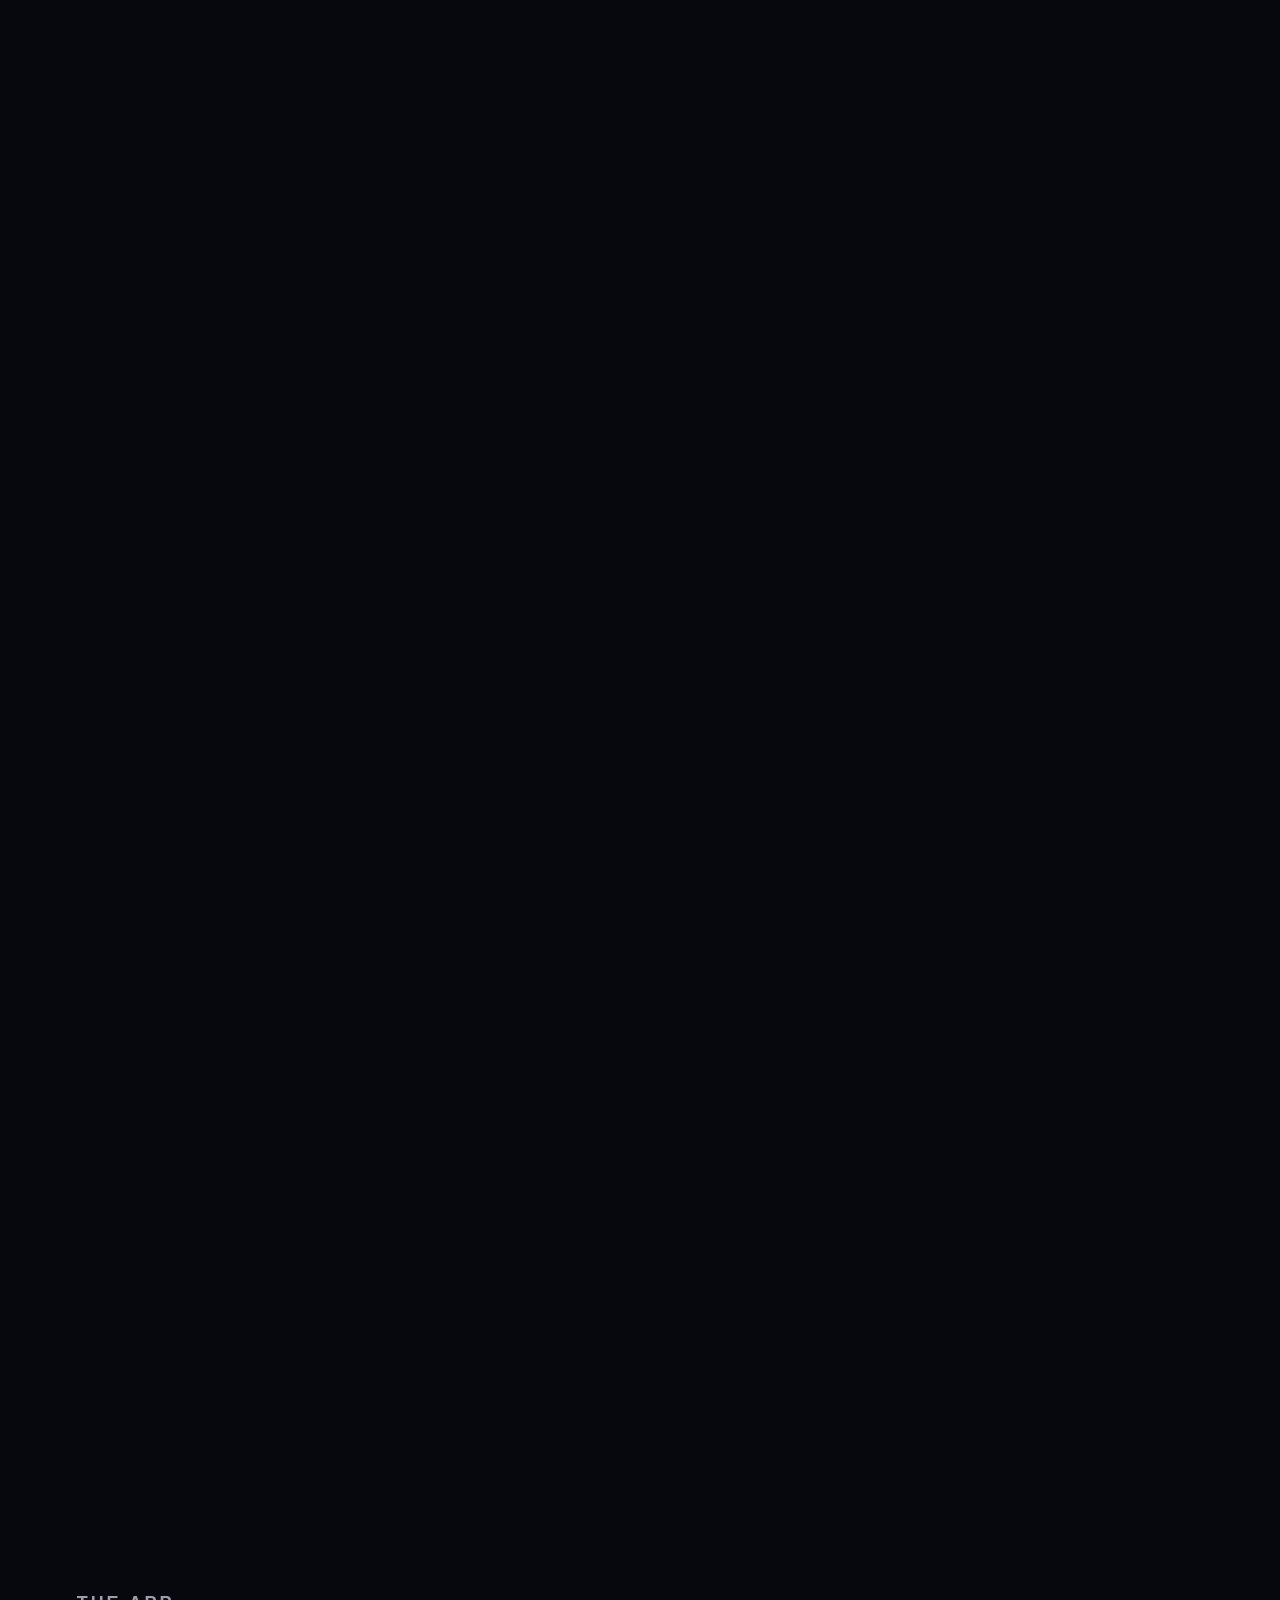
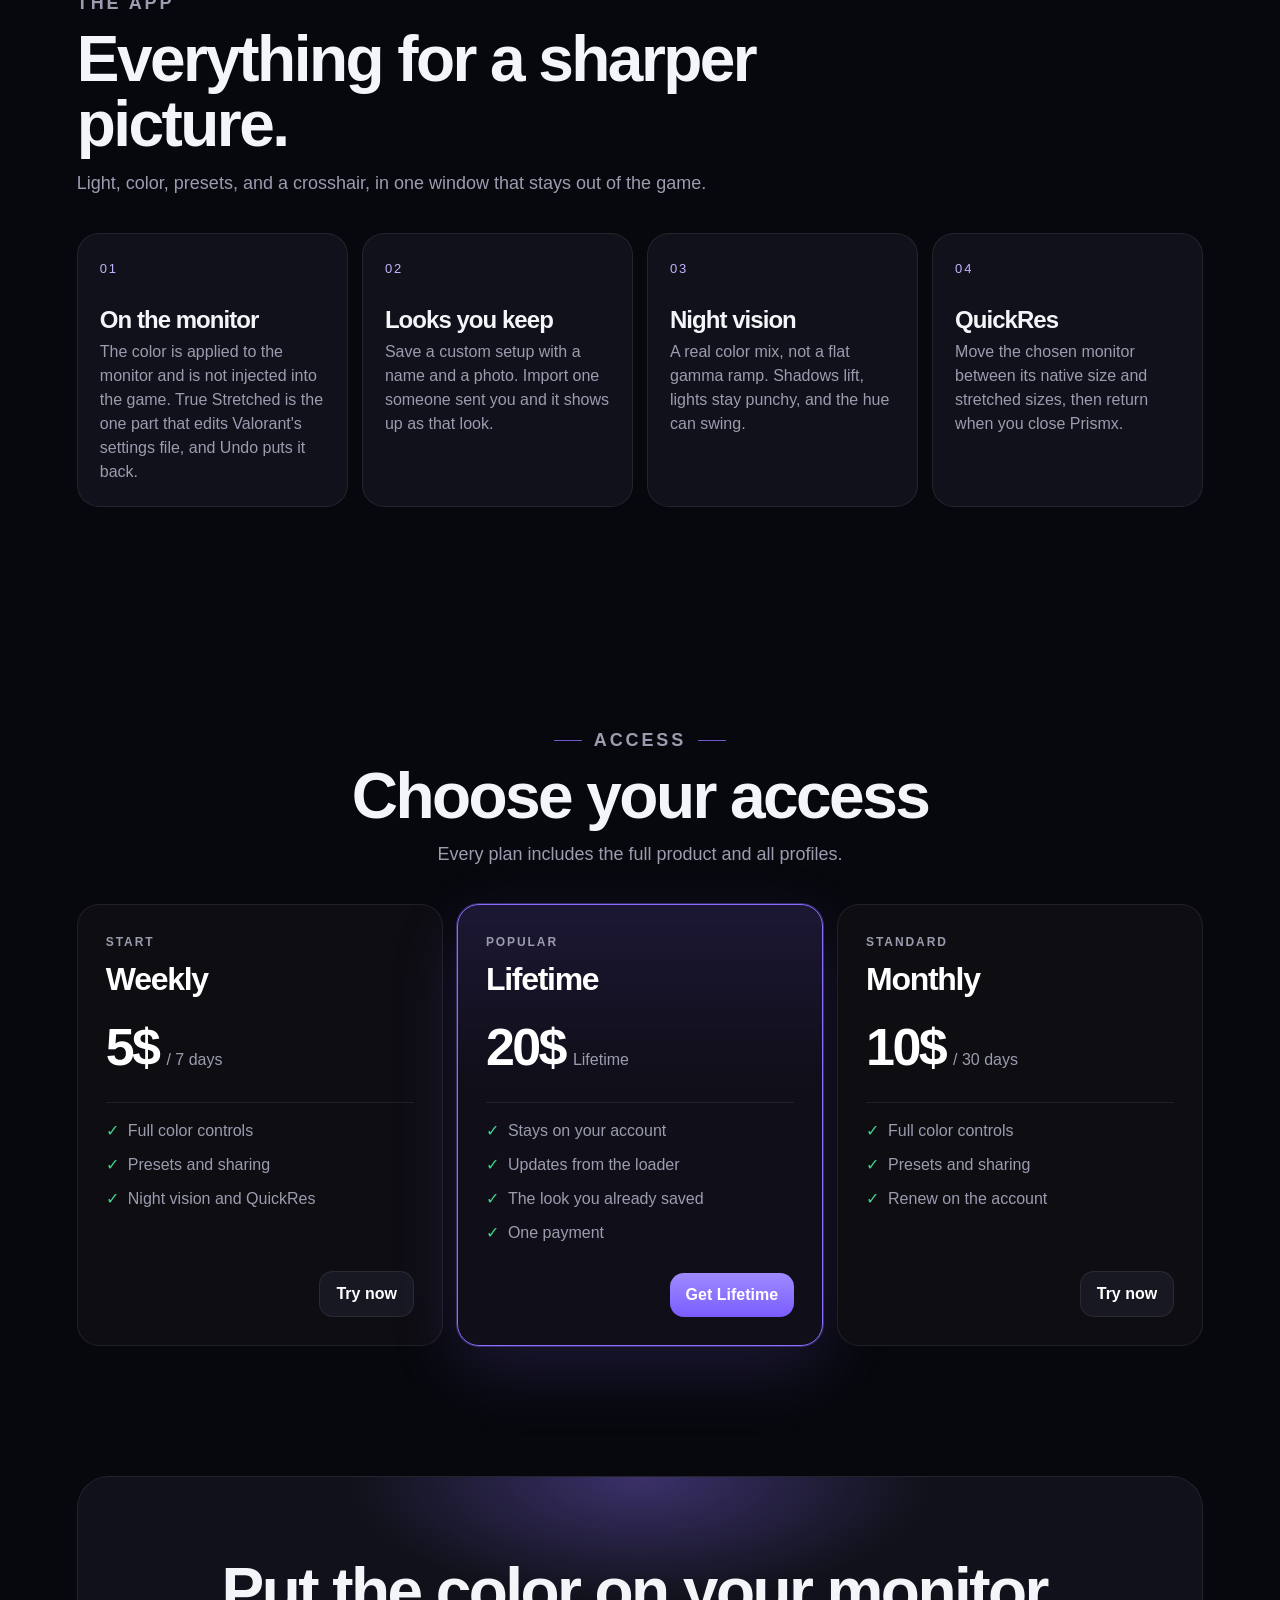
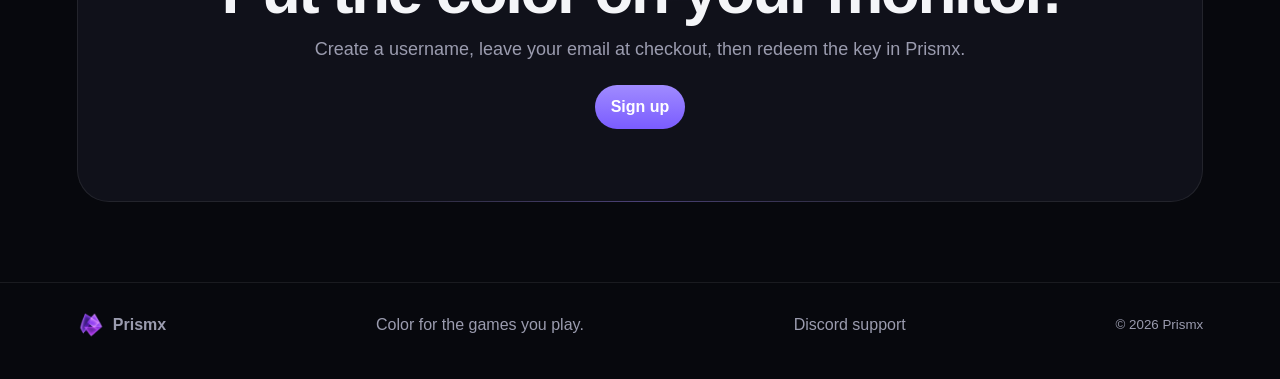
==== commit e083312d: "Bump auth.js cache to v14" ====
--- a/index.html
+++ b/index.html
@@ -1,10 +1,10 @@
-﻿<!DOCTYPE html>
+<!DOCTYPE html>
 <html lang="en">
 <head>
   <meta charset="UTF-8" />
   <meta name="viewport" content="width=device-width, initial-scale=1" />
   <meta name="view-transition" content="same-origin" />
-  <title>Prismx â€” Color for the games you play</title>
+  <title>Prismx — Color for the games you play</title>
   <meta name="description" content="Prismx changes color, contrast, and night visibility on one monitor. The color is not injected." />
   <link rel="icon" href="logo.png" />
   <link rel="stylesheet" href="styles.css?v=8" />
@@ -78,7 +78,7 @@
             <ul>
               <li><strong>Lifted shadows</strong><span>Tunnels and rooms open up without flattening the whole frame.</span></li>
               <li><strong>A strength slider</strong><span>Set how far the night look goes, then leave it.</span></li>
-              <li><strong>Still your game</strong><span>Nothing is written into the gameâ€™s files.</span></li>
+              <li><strong>Still your game</strong><span>Nothing is written into the game’s files.</span></li>
             </ul>
           </article>
           <article class="pane" data-pane="2">
@@ -198,9 +198,9 @@
     <a class="brand" href="#top"><img src="logo.png" alt="" /><span>Prismx</span></a>
     <p>Color for the games you play.</p>
     <p><a href="https://discord.gg/NBnqkH2PTA">Discord support</a></p>
-    <small>Â© 2026 Prismx</small>
+    <small>© 2026 Prismx</small>
   </footer>
   <script src="site.js?v=8"></script>
-  <script src="auth.js?v=13"></script>
+  <script src="auth.js?v=14"></script>
 </body>
 </html>
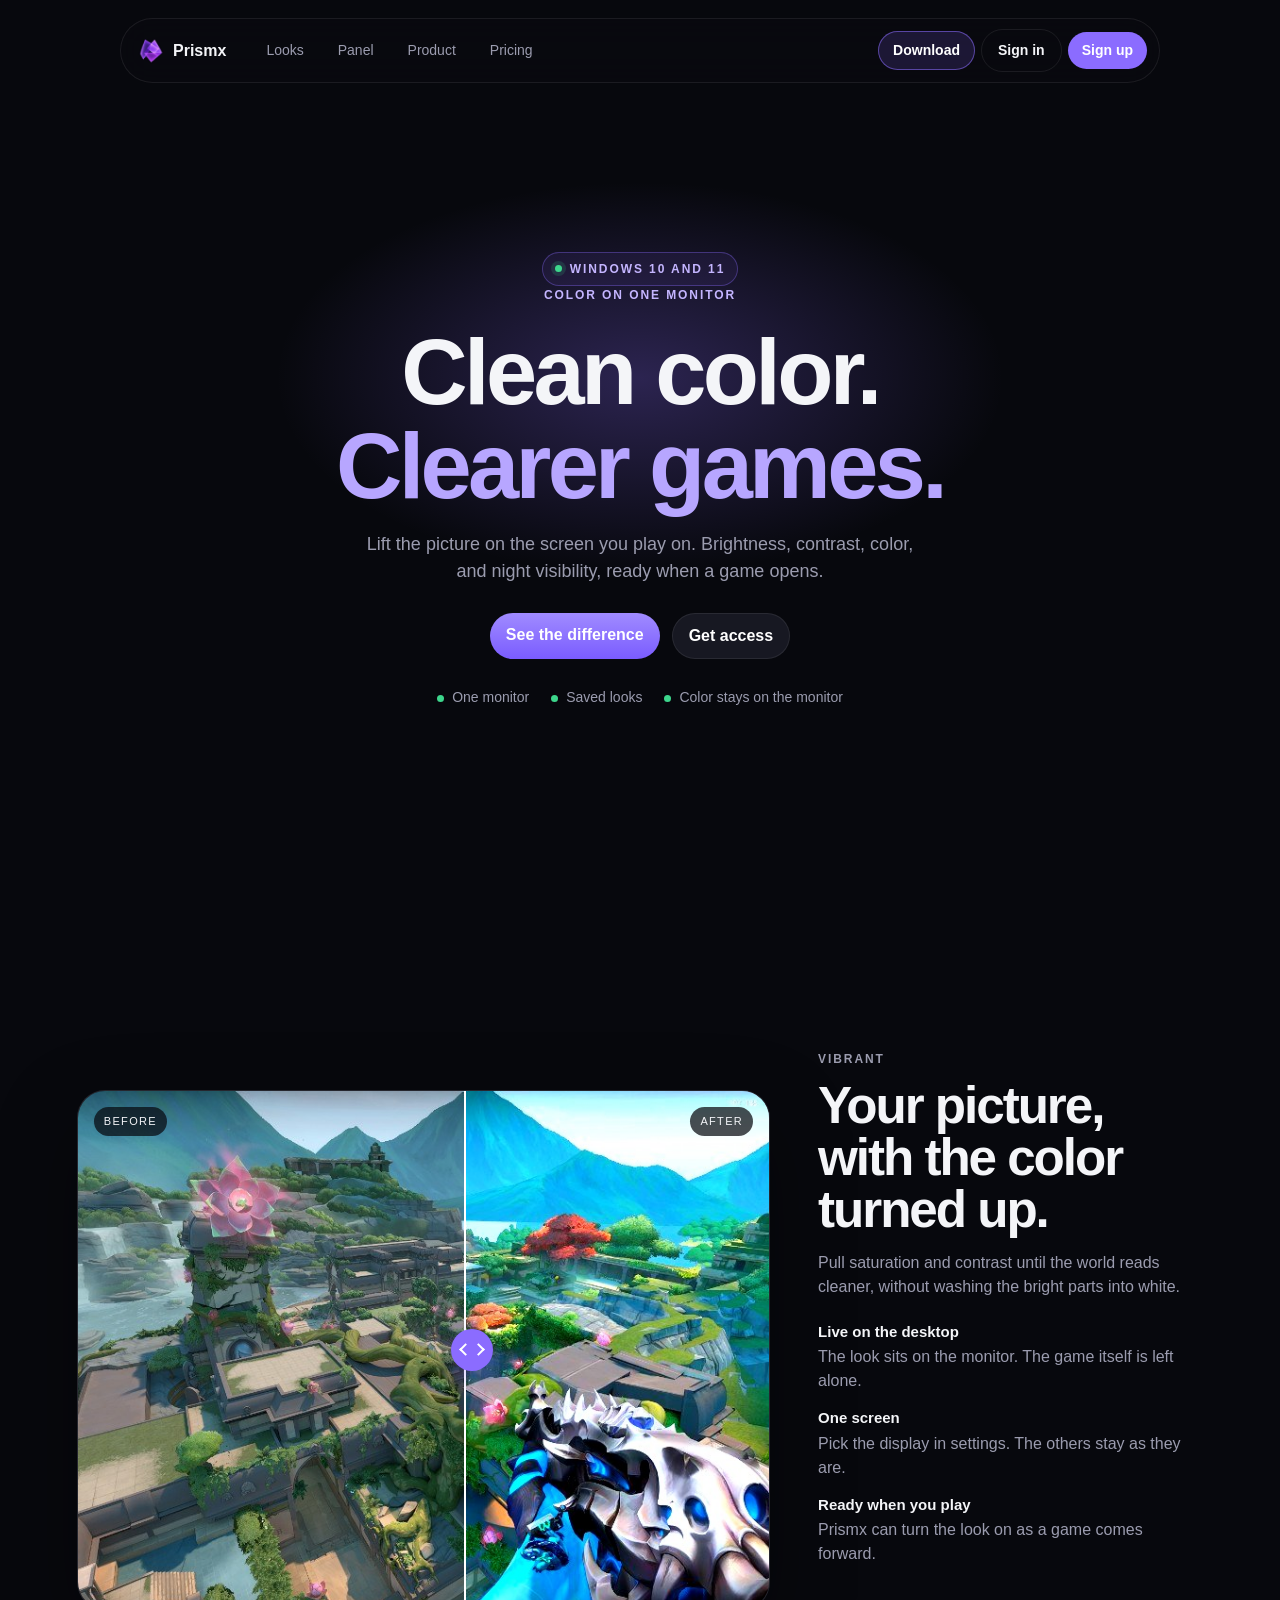
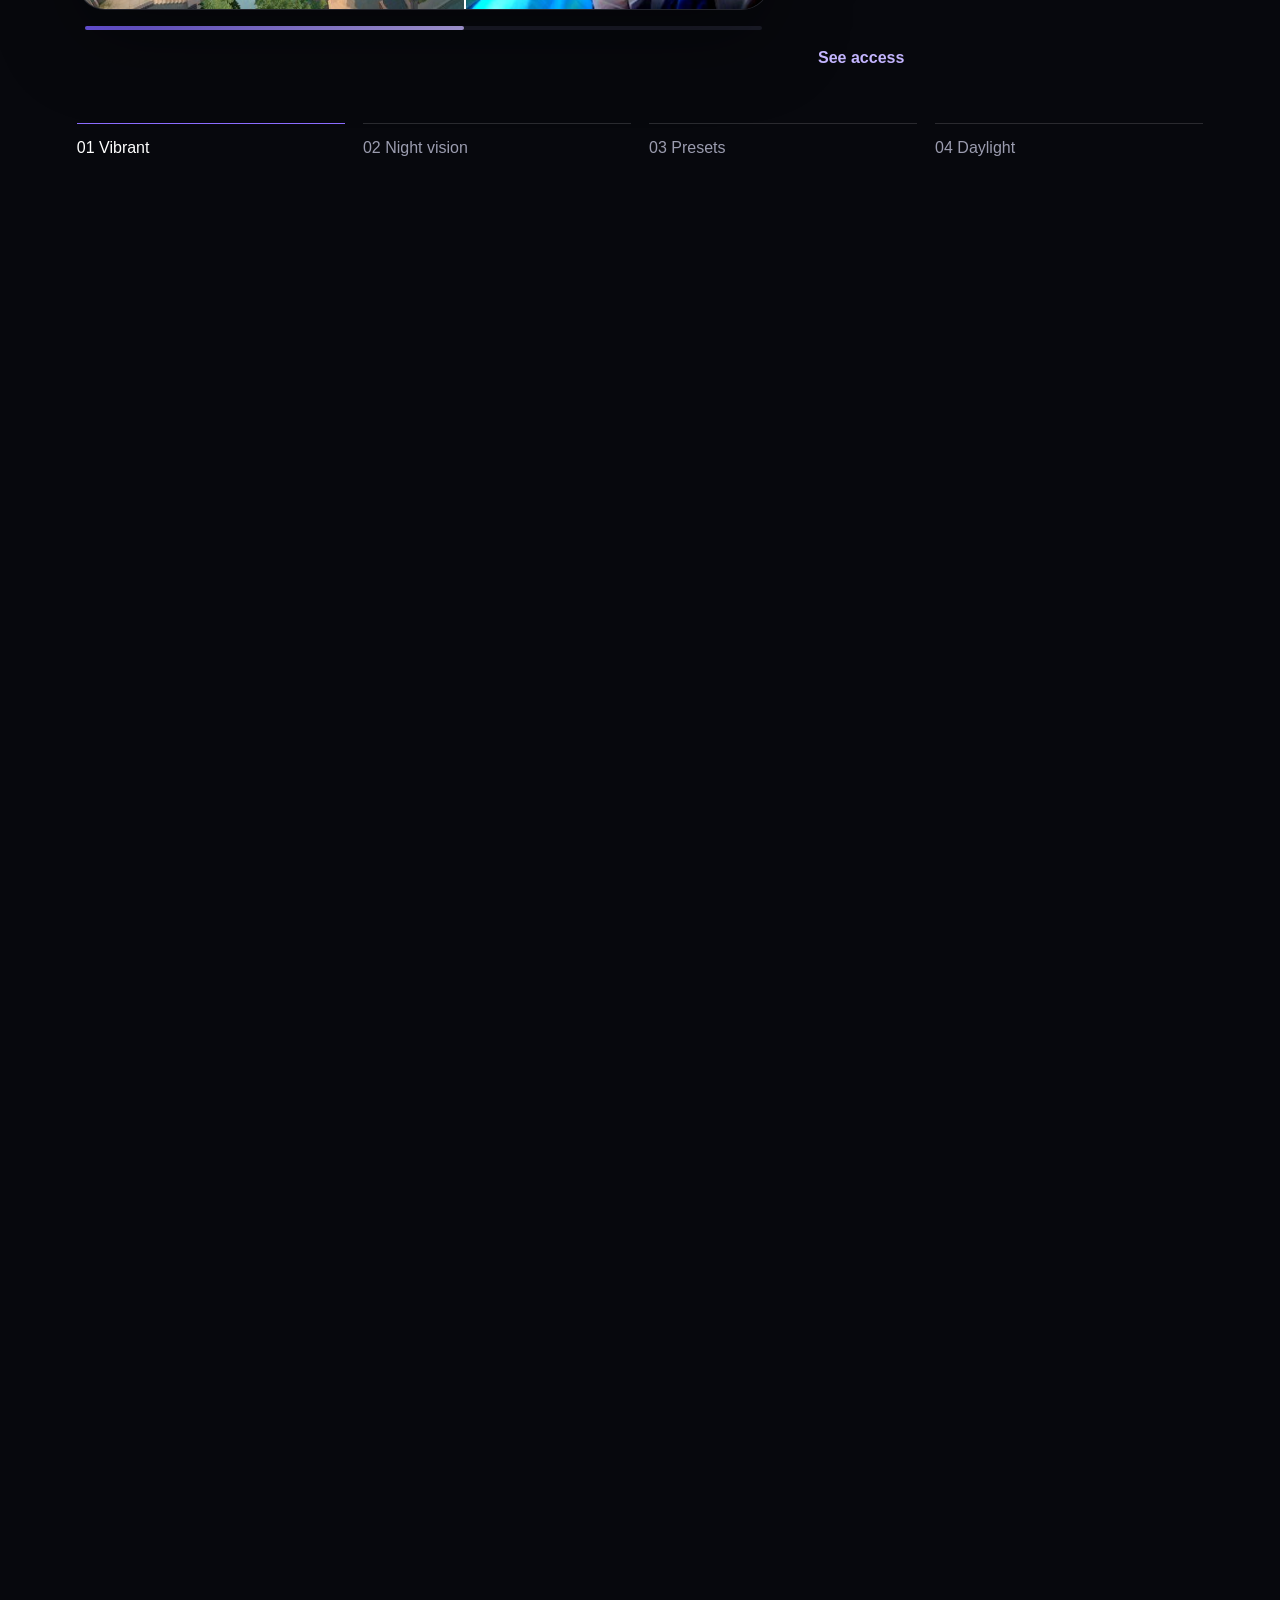
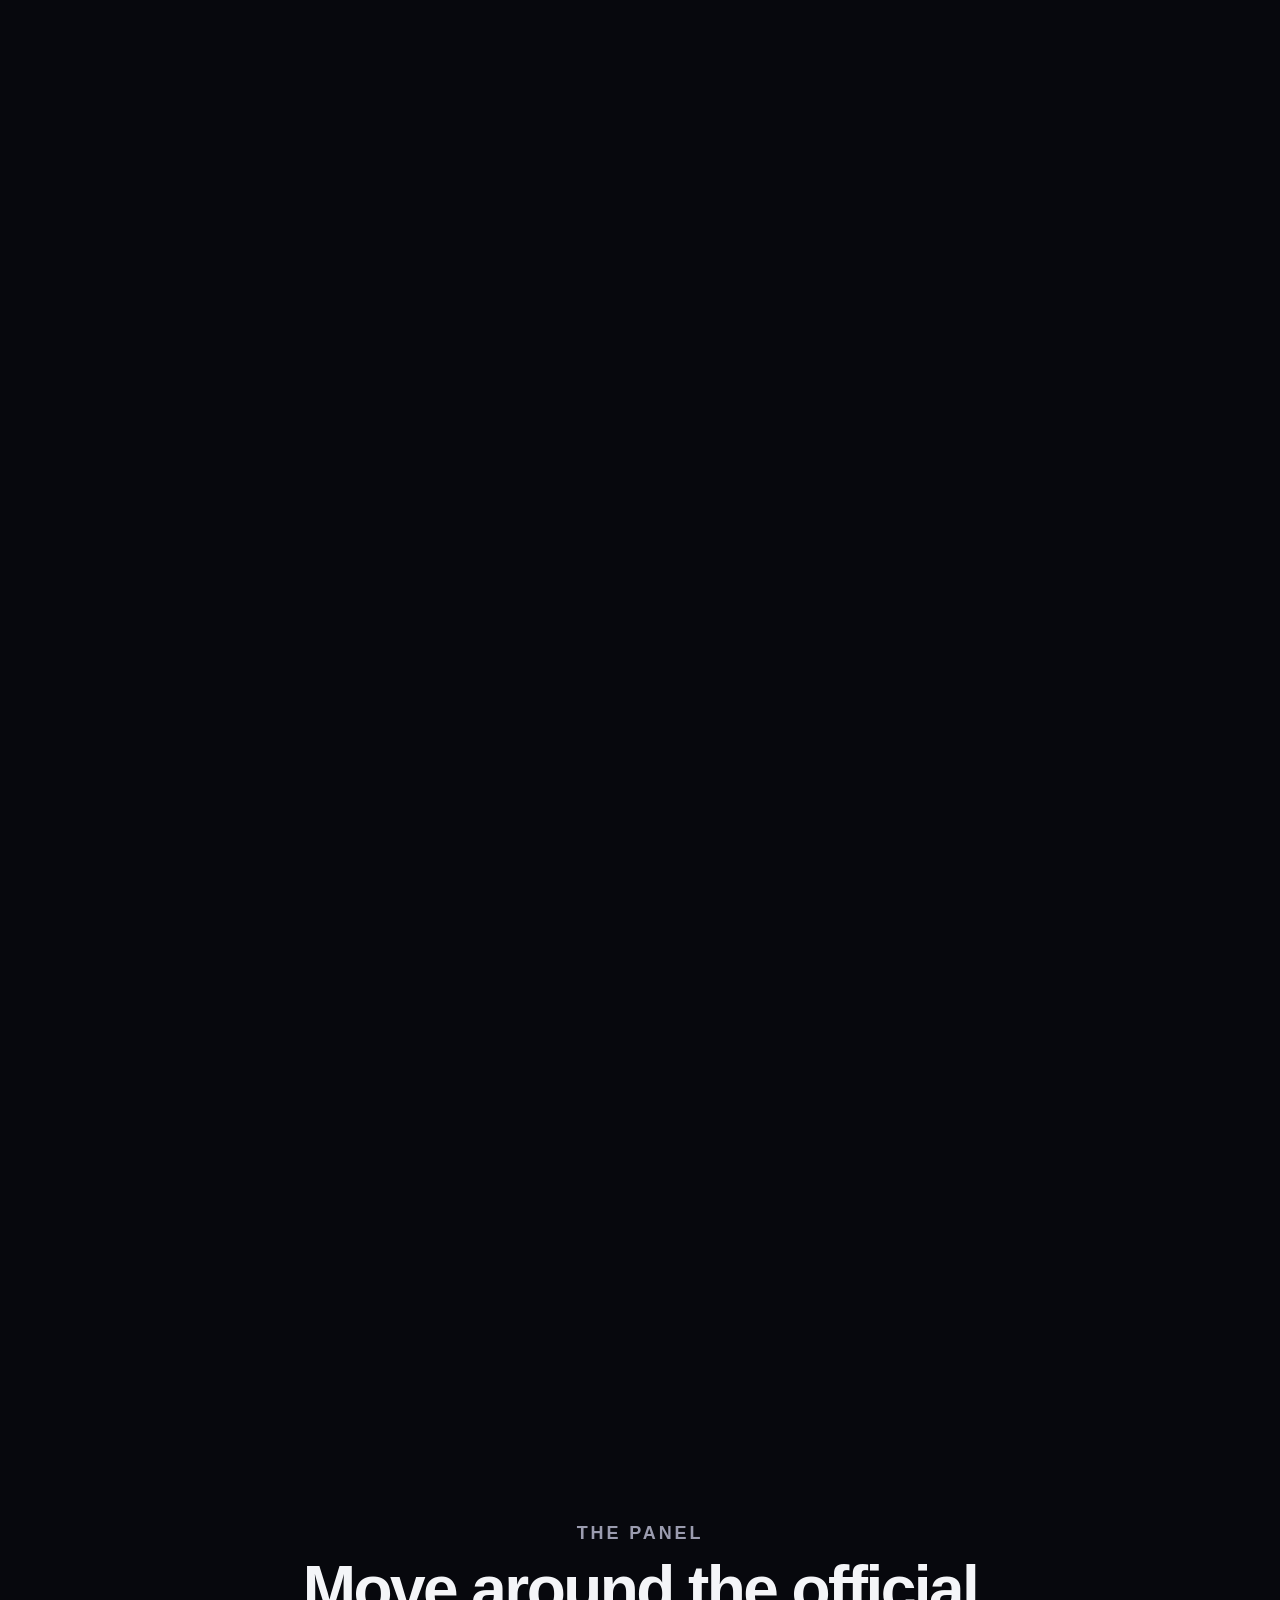
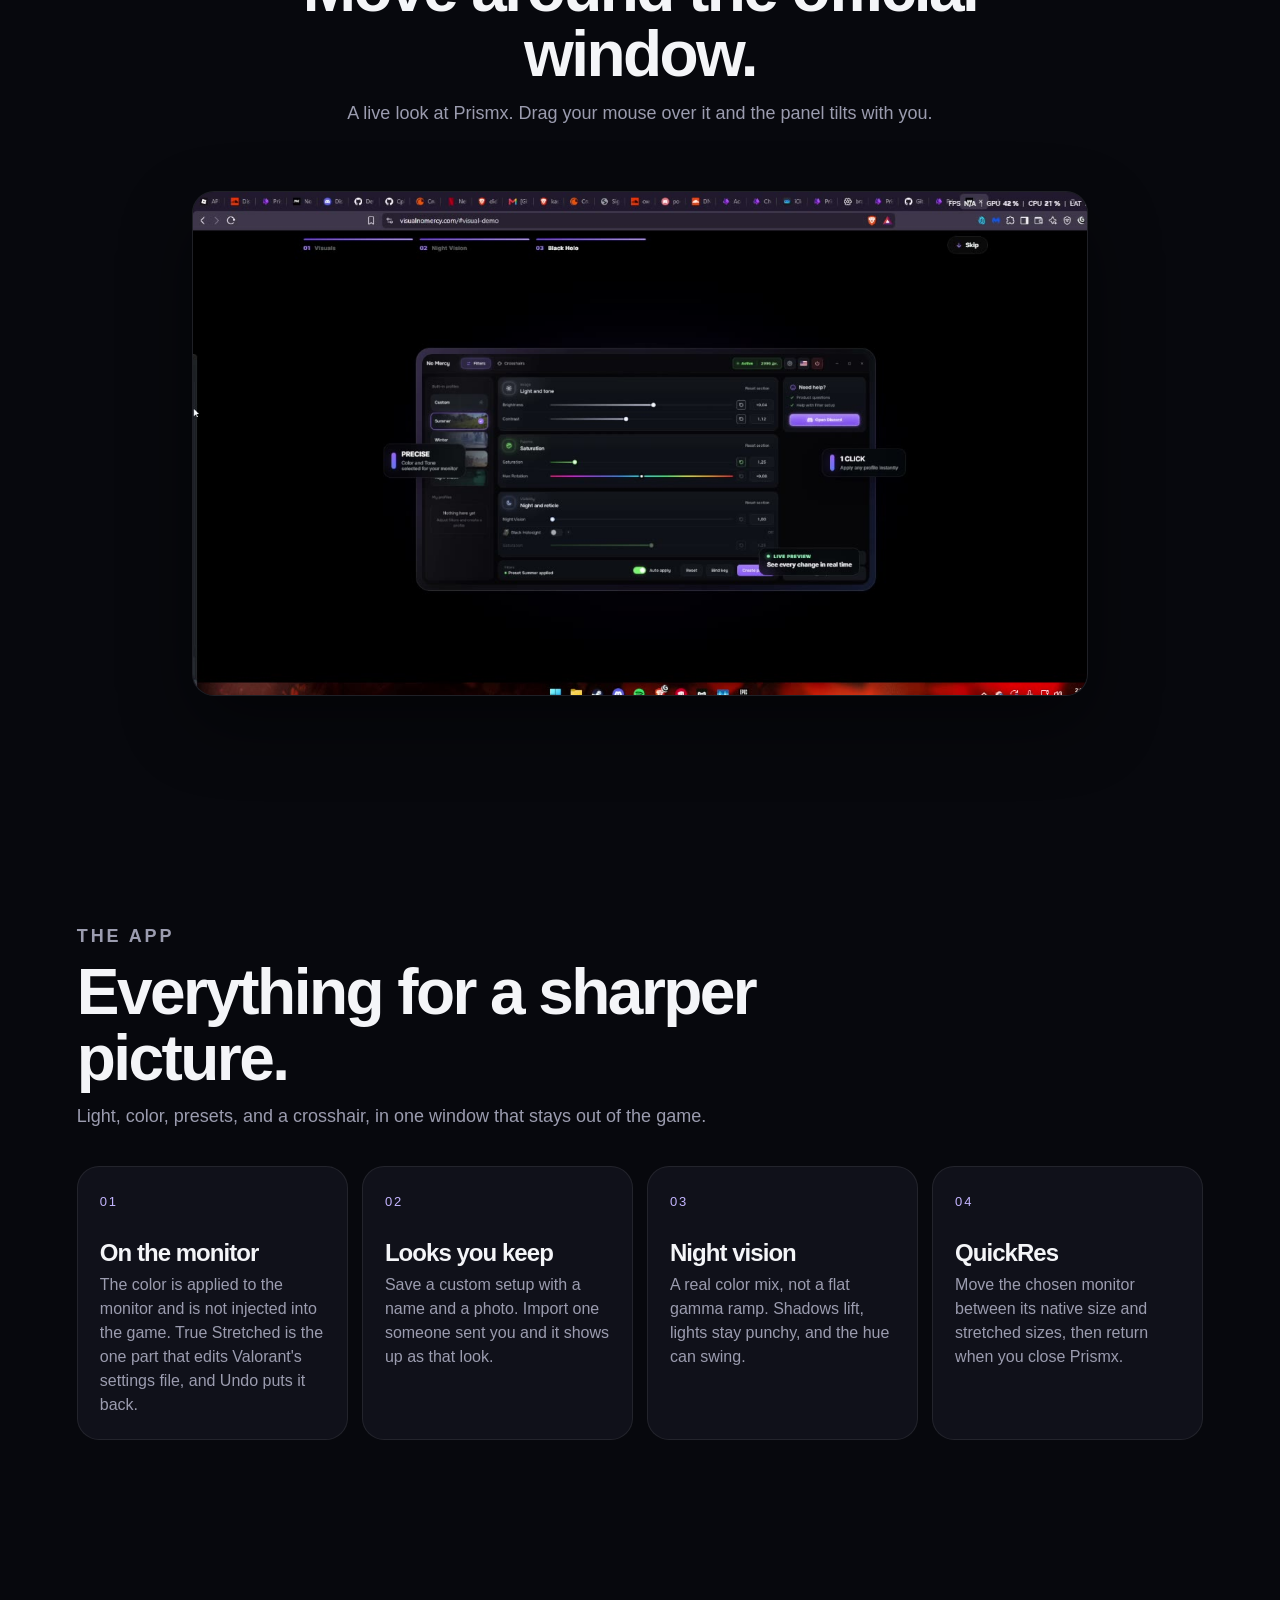
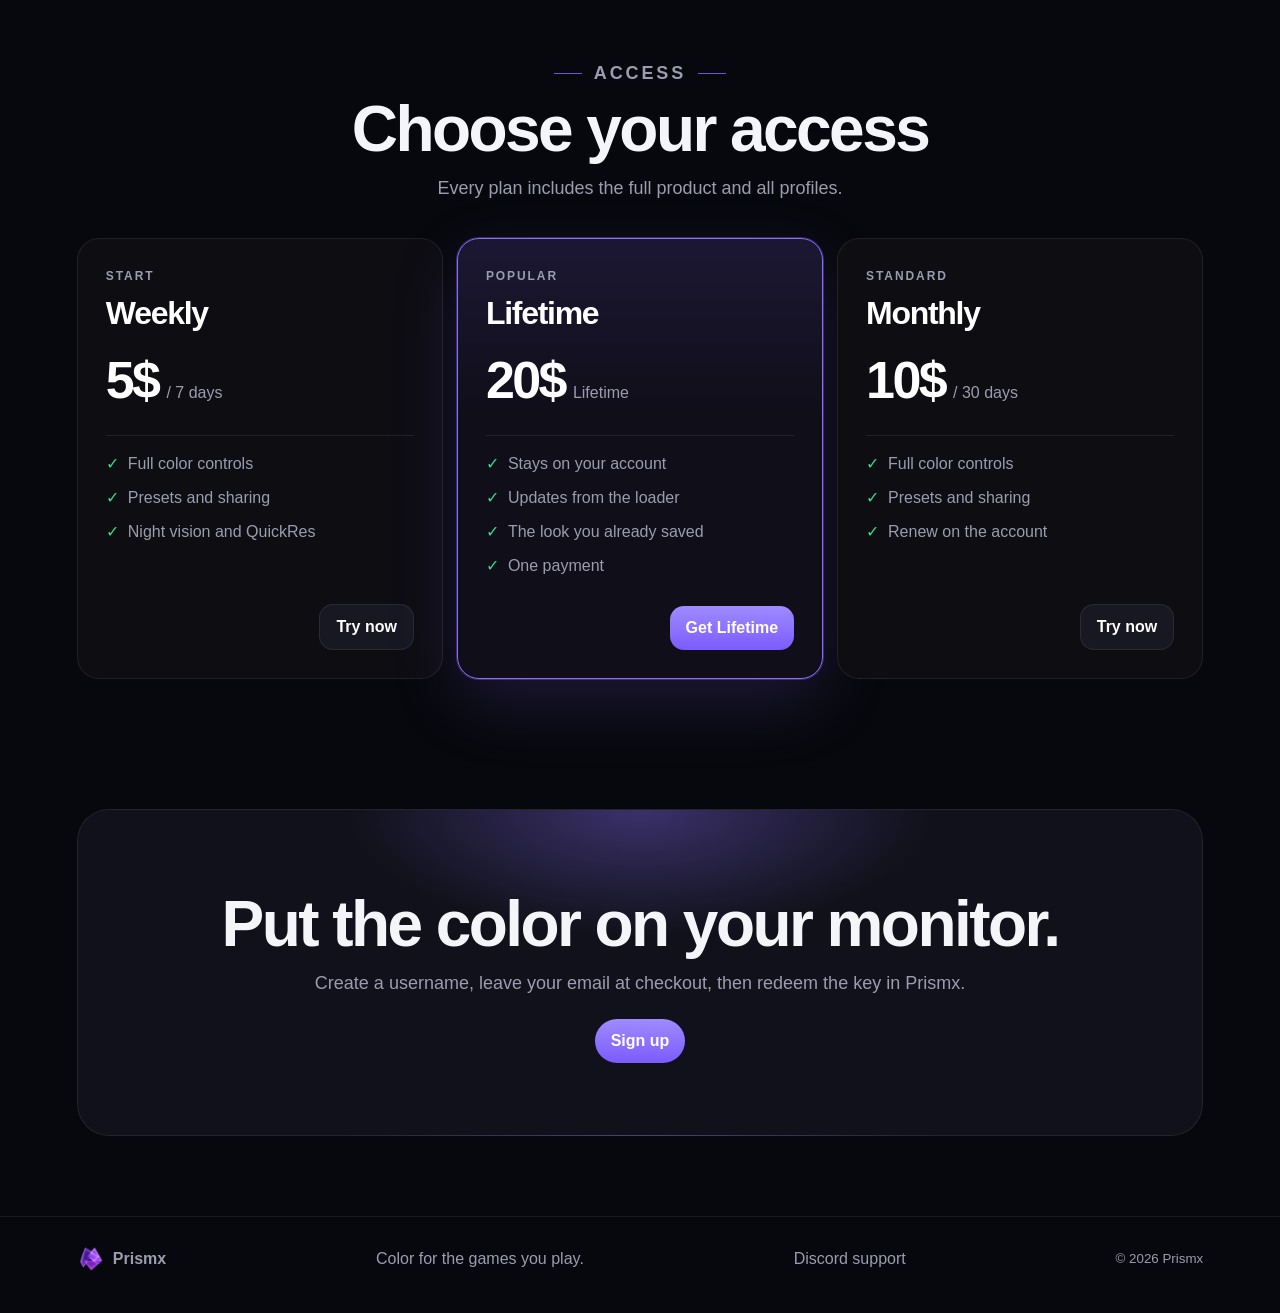
==== commit b08c557d: "Add mouse-tilt panel demo after looks and refresh download screenshot." ====
--- a/index.html
+++ b/index.html
@@ -7,7 +7,7 @@
   <title>Prismx — Color for the games you play</title>
   <meta name="description" content="Prismx changes color, contrast, and night visibility on one monitor. The color is not injected." />
   <link rel="icon" href="logo.png" />
-  <link rel="stylesheet" href="styles.css?v=8" />
+  <link rel="stylesheet" href="styles.css?v=9" />
 </head>
 <body>
   <header class="nav">
@@ -17,6 +17,7 @@
     </a>
     <nav class="nav-links" aria-label="Page">
       <a href="#looks">Looks</a>
+      <a href="#panel">Panel</a>
       <a href="#product">Product</a>
       <a href="#pricing">Pricing</a>
       <a class="nav-download" href="download.html">Download</a>
@@ -113,6 +114,30 @@
       </div>
     </section>
 
+    <section class="panel-stage" id="panel">
+      <div class="section-head reveal">
+        <p class="kicker">The panel</p>
+        <h2>Move around the official window.</h2>
+        <p>A live look at Prismx. Drag your mouse over it and the panel tilts with you.</p>
+      </div>
+      <div class="panel-tilt reveal" data-tilt>
+        <div class="panel-tilt-glow" aria-hidden="true"></div>
+        <div class="panel-tilt-card">
+          <video
+            class="panel-tilt-video"
+            src="media/panel-demo.mp4"
+            poster="media/panel-demo-poster.jpg"
+            autoplay
+            muted
+            loop
+            playsinline
+            preload="metadata"
+            aria-label="Prismx panel demo"
+          ></video>
+        </div>
+      </div>
+    </section>
+
     <section class="product" id="product">
       <div class="section-head reveal">
         <p class="kicker">The app</p>
@@ -200,7 +225,7 @@
     <p><a href="https://discord.gg/NBnqkH2PTA">Discord support</a></p>
     <small>© 2026 Prismx</small>
   </footer>
-  <script src="site.js?v=8"></script>
+  <script src="site.js?v=9"></script>
   <script src="auth.js?v=14"></script>
 </body>
 </html>
--- a/styles.css
+++ b/styles.css
@@ -174,6 +174,59 @@
   text-align: left; padding: 12px 0; color: var(--muted); cursor: pointer;
 }
 .chapters button.on { color: white; border-top-color: var(--purple); }
+
+.panel-stage {
+  padding: 40px 6vw 110px;
+  display: grid;
+  justify-items: center;
+  gap: 36px;
+}
+.panel-stage .section-head {
+  margin: 0 auto 0;
+  text-align: center;
+}
+.panel-tilt {
+  position: relative;
+  width: min(920px, 100%);
+  perspective: 1200px;
+  padding: 28px 12px 8px;
+}
+.panel-tilt-glow {
+  position: absolute;
+  inset: 8% 12% 18%;
+  background: radial-gradient(ellipse at center, rgba(139, 108, 255, 0.28), transparent 68%);
+  filter: blur(18px);
+  pointer-events: none;
+  z-index: 0;
+}
+.panel-tilt-card {
+  position: relative;
+  z-index: 1;
+  border-radius: 22px;
+  overflow: hidden;
+  border: 1px solid var(--line);
+  background: #0c0d14;
+  box-shadow:
+    0 28px 70px rgba(0, 0, 0, 0.45),
+    0 0 0 1px rgba(255, 255, 255, 0.03) inset;
+  transform-style: preserve-3d;
+  will-change: transform;
+  transition: transform 0.18s ease-out, box-shadow 0.3s var(--ease);
+}
+.panel-tilt:hover .panel-tilt-card {
+  box-shadow:
+    0 36px 90px rgba(0, 0, 0, 0.55),
+    0 0 0 1px rgba(183, 166, 255, 0.12) inset;
+}
+.panel-tilt-video {
+  display: block;
+  width: 100%;
+  height: auto;
+  aspect-ratio: 16 / 9;
+  object-fit: cover;
+  background: #07080d;
+  pointer-events: none;
+}
 
 .product, .pricing { padding: 110px 6vw; }
 .section-head { max-width: 680px; margin-bottom: 36px; }
@@ -484,6 +537,9 @@
   .chapters { position: relative; left: auto; right: auto; bottom: auto; margin-top: 8px; grid-template-columns: repeat(2, 1fr); }
   .cards, .plans { grid-template-columns: 1fr; }
   .plan.featured { transform: none; }
+  .panel-stage { padding-top: 24px; }
+  .panel-tilt { perspective: none; padding: 8px 0; }
+  .panel-tilt-card { transform: none !important; }
   footer { flex-direction: column; align-items: flex-start; }
   .checkout { grid-template-columns: 1fr; padding: 12px; }
   .order { min-height: 0; }
@@ -539,4 +595,5 @@
   ::view-transition-old(root),
   ::view-transition-new(root) { animation: none; }
   .manual, .manual-card { transition: none; }
-}
+  .panel-tilt-card { transition: none; transform: none !important; }
+}
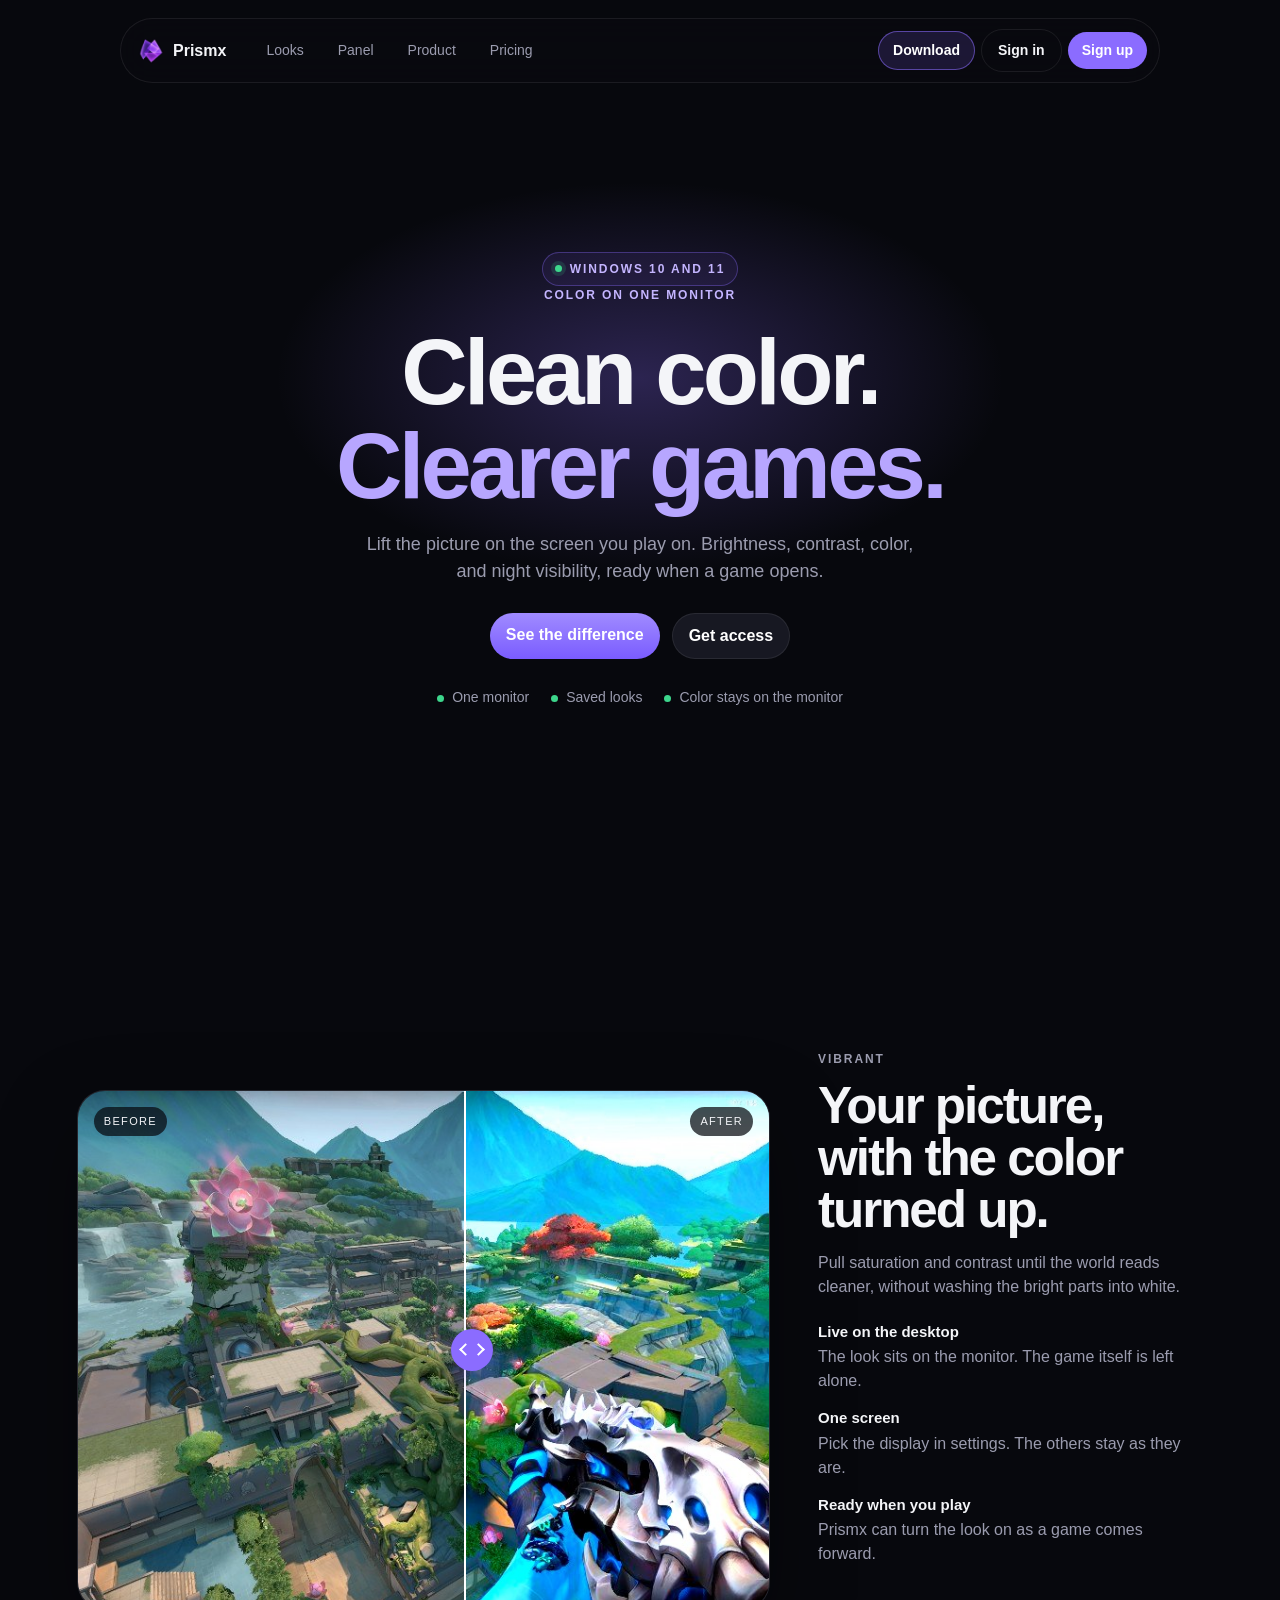
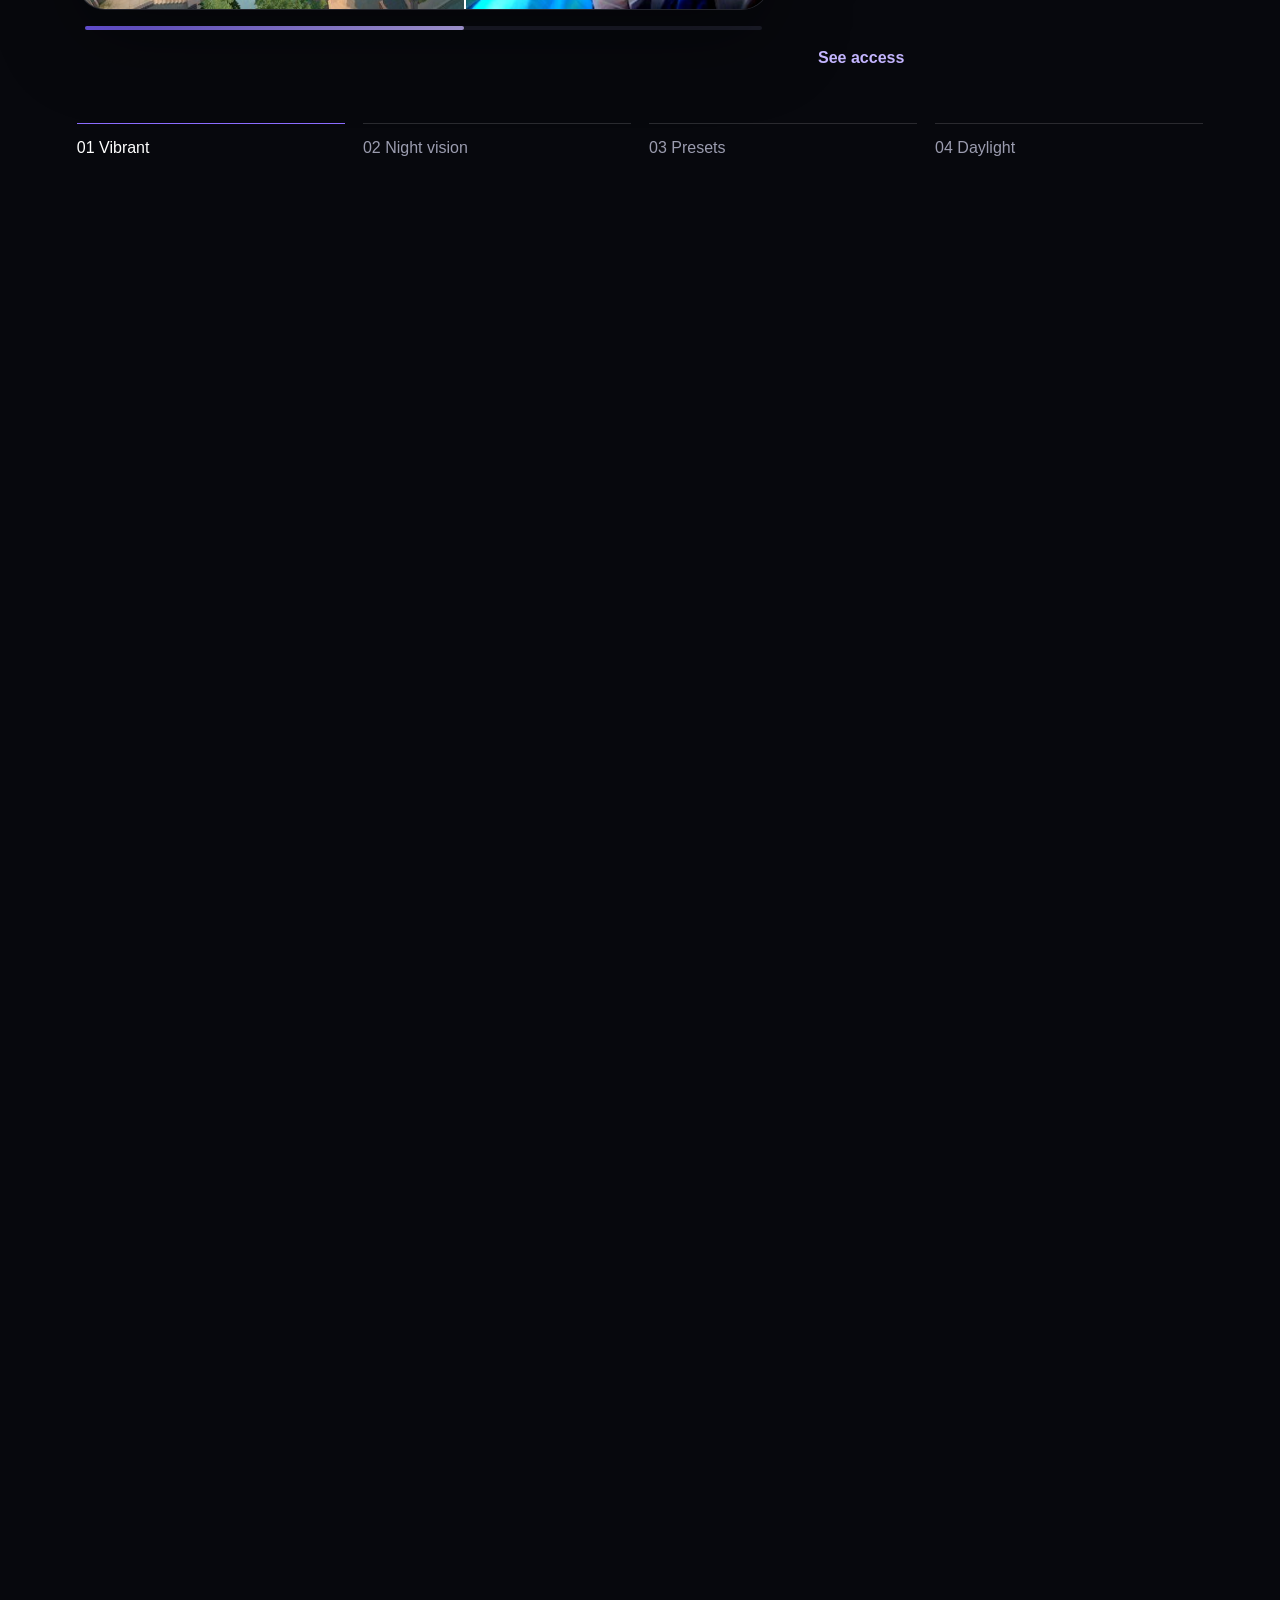
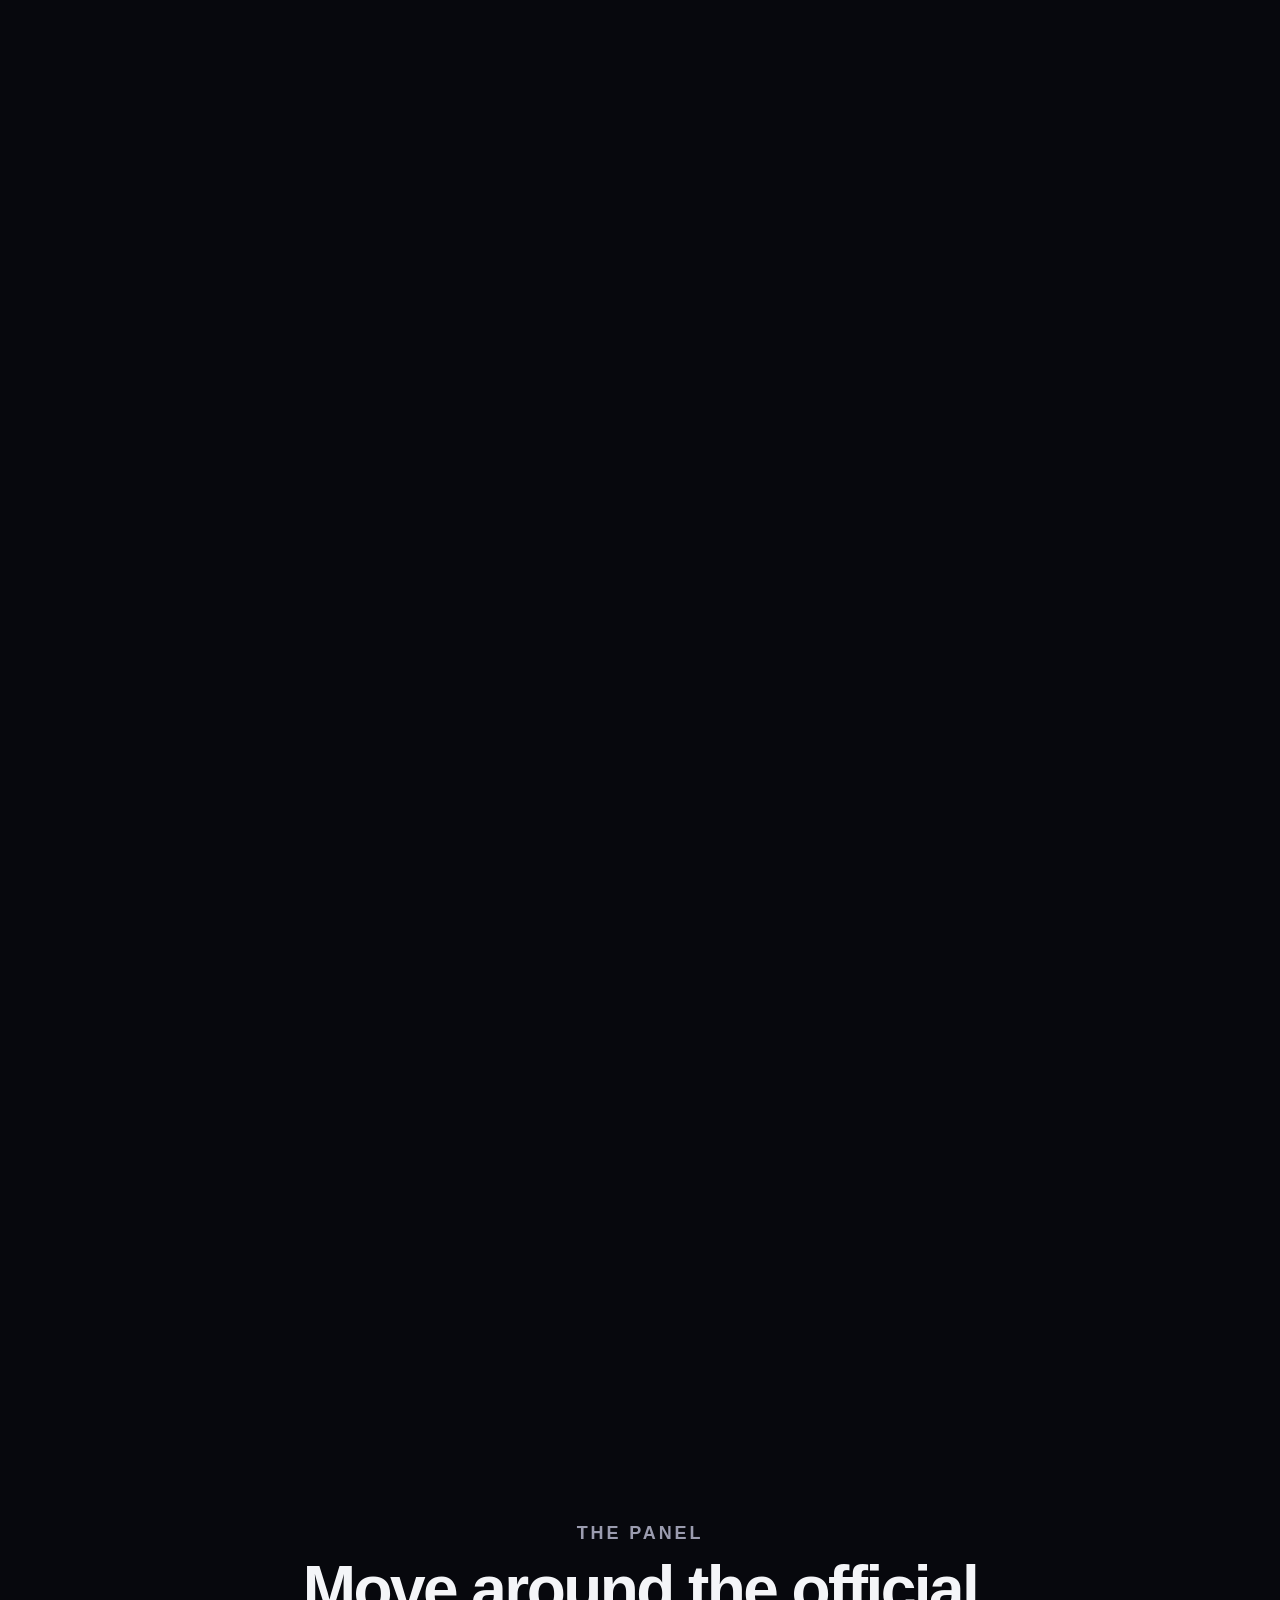
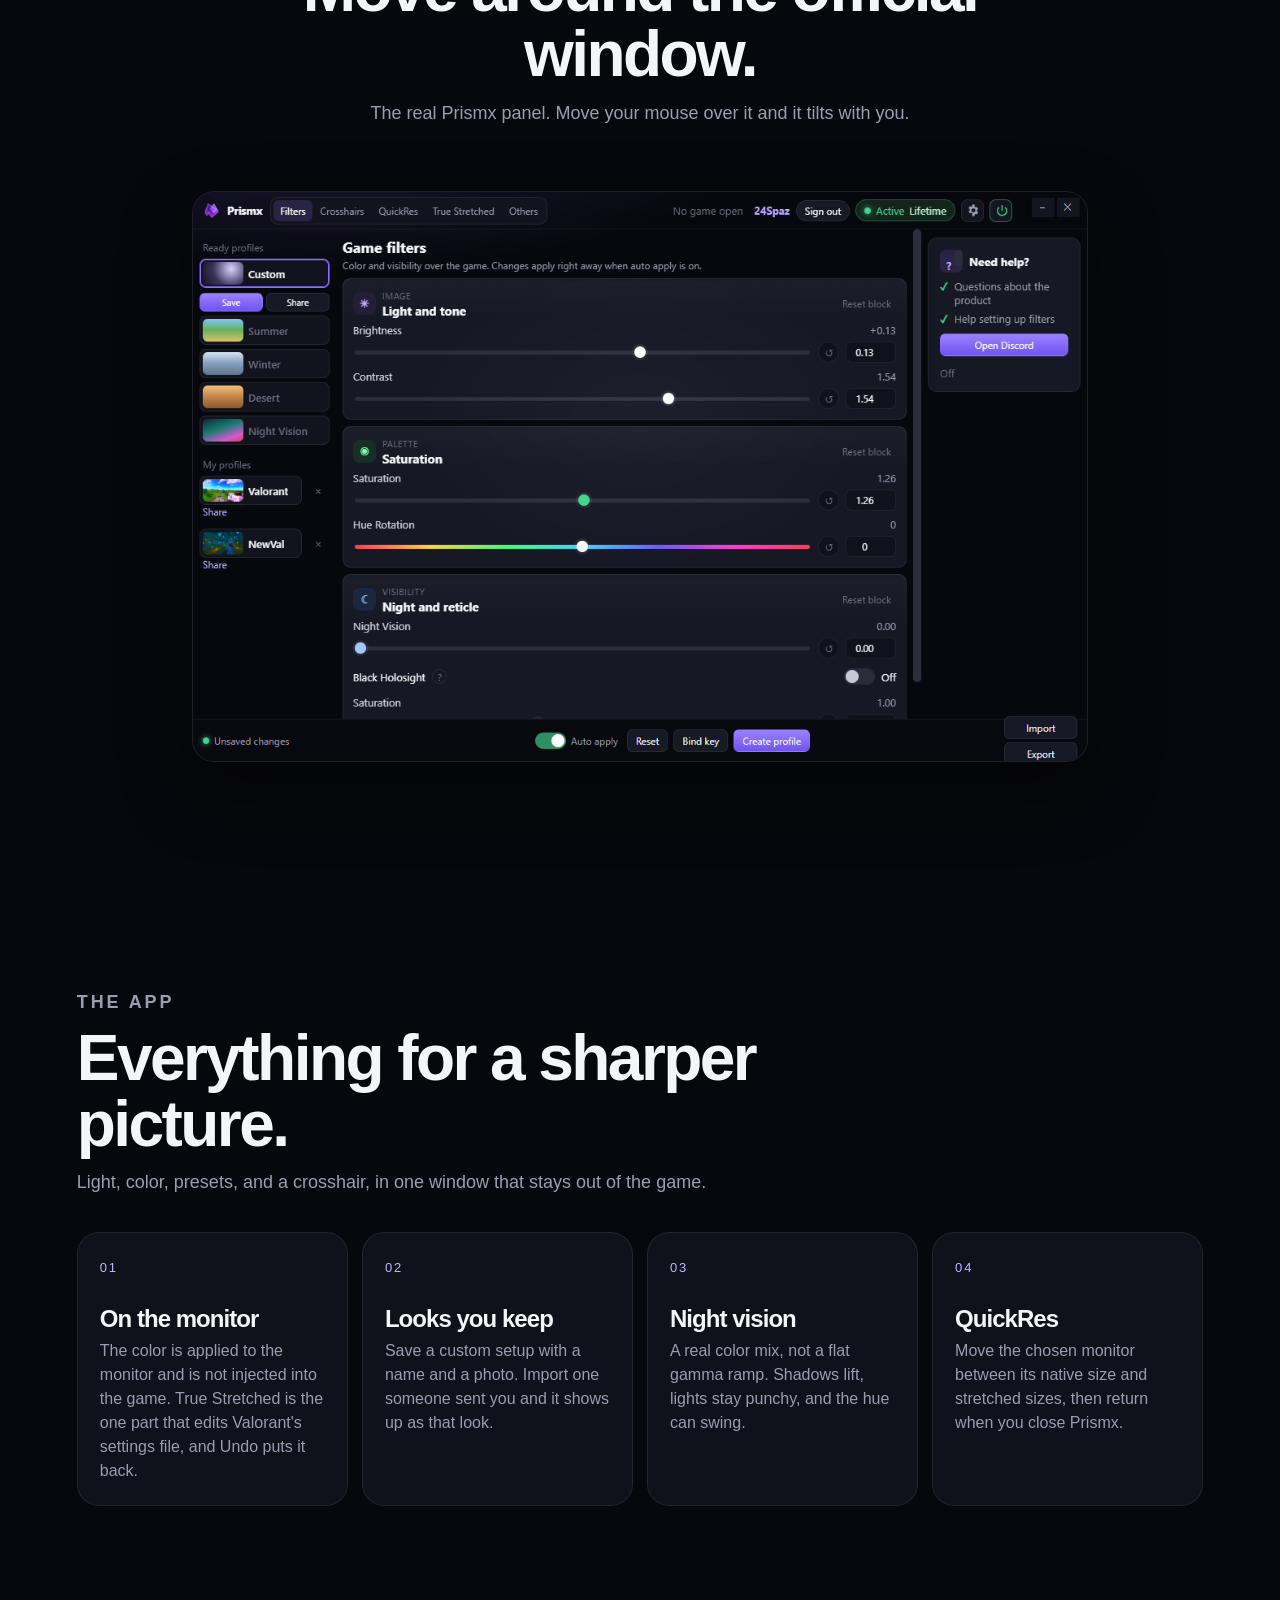
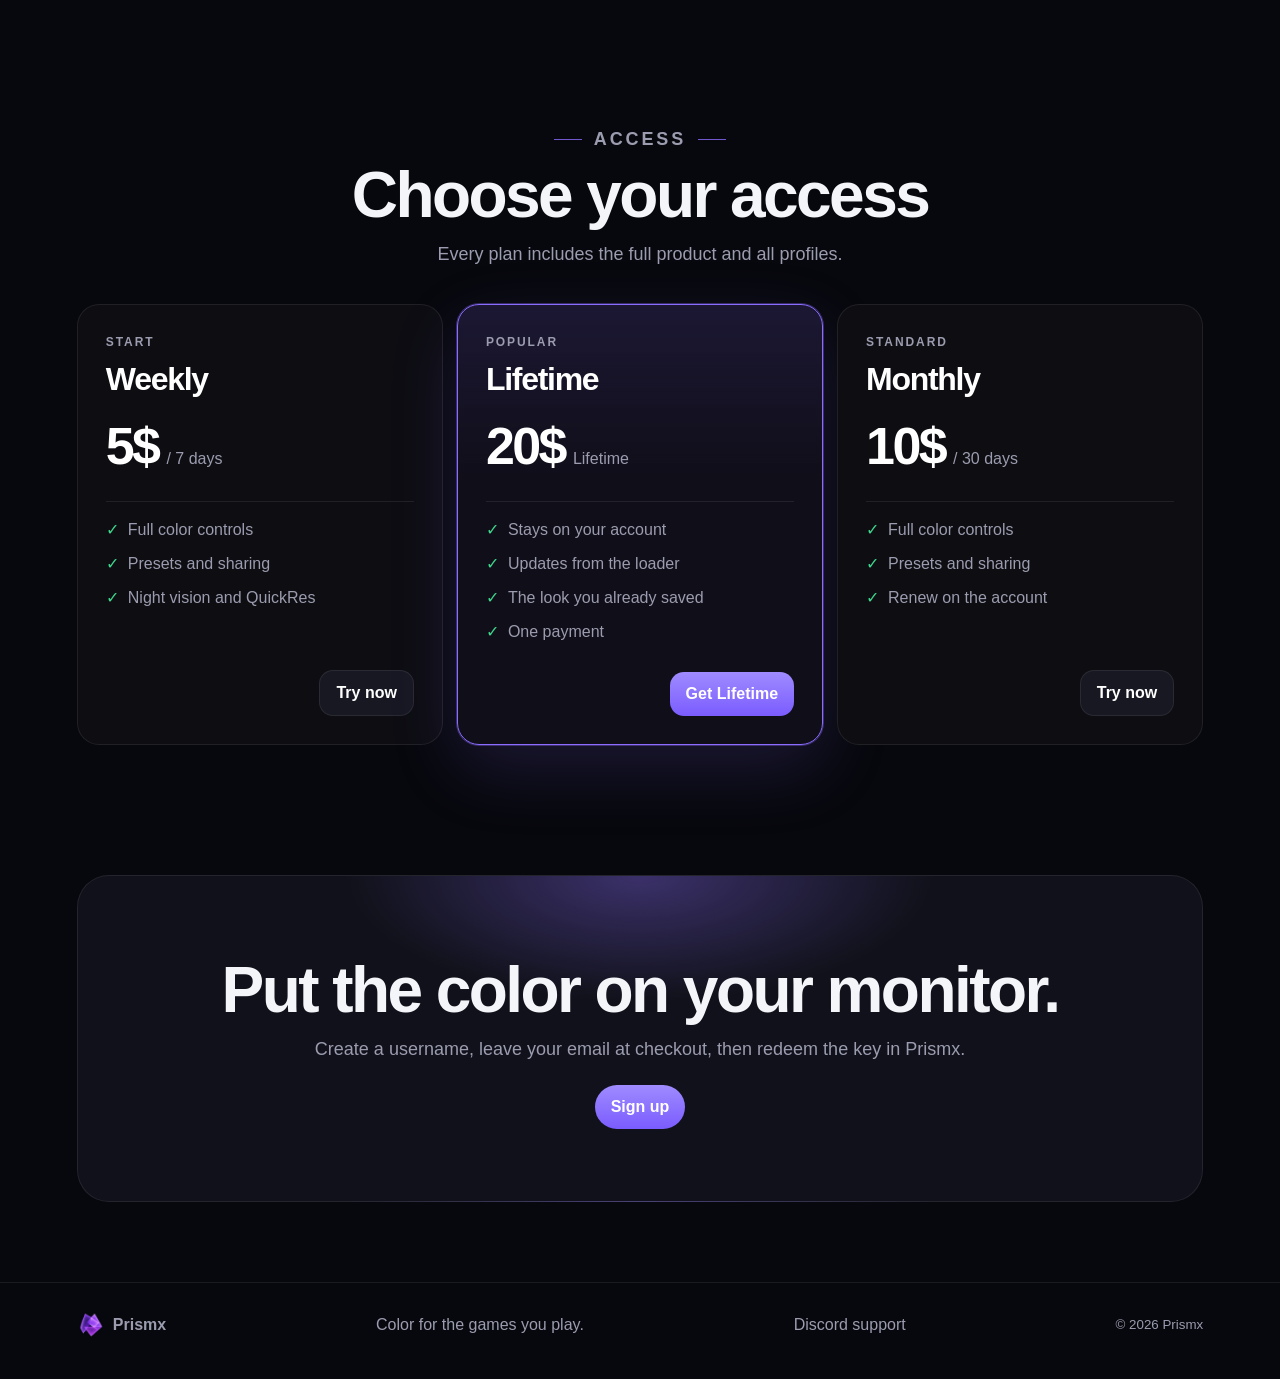
==== commit 01526439: "Use the official Prismx panel image for the mouse-tilt demo." ====
--- a/index.html
+++ b/index.html
@@ -7,7 +7,7 @@
   <title>Prismx — Color for the games you play</title>
   <meta name="description" content="Prismx changes color, contrast, and night visibility on one monitor. The color is not injected." />
   <link rel="icon" href="logo.png" />
-  <link rel="stylesheet" href="styles.css?v=9" />
+  <link rel="stylesheet" href="styles.css?v=10" />
 </head>
 <body>
   <header class="nav">
@@ -118,22 +118,18 @@
       <div class="section-head reveal">
         <p class="kicker">The panel</p>
         <h2>Move around the official window.</h2>
-        <p>A live look at Prismx. Drag your mouse over it and the panel tilts with you.</p>
+        <p>The real Prismx panel. Move your mouse over it and it tilts with you.</p>
       </div>
       <div class="panel-tilt reveal" data-tilt>
         <div class="panel-tilt-glow" aria-hidden="true"></div>
         <div class="panel-tilt-card">
-          <video
-            class="panel-tilt-video"
-            src="media/panel-demo.mp4"
-            poster="media/panel-demo-poster.jpg"
-            autoplay
-            muted
-            loop
-            playsinline
-            preload="metadata"
-            aria-label="Prismx panel demo"
-          ></video>
+          <img
+            class="panel-tilt-shot"
+            src="media/app-ui.png?v=26"
+            alt="The official Prismx panel"
+            draggable="false"
+          />
+          <span class="panel-tilt-shine" aria-hidden="true"></span>
         </div>
       </div>
     </section>
@@ -225,7 +221,7 @@
     <p><a href="https://discord.gg/NBnqkH2PTA">Discord support</a></p>
     <small>© 2026 Prismx</small>
   </footer>
-  <script src="site.js?v=9"></script>
+  <script src="site.js?v=10"></script>
   <script src="auth.js?v=14"></script>
 </body>
 </html>
--- a/styles.css
+++ b/styles.css
@@ -218,14 +218,27 @@
     0 36px 90px rgba(0, 0, 0, 0.55),
     0 0 0 1px rgba(183, 166, 255, 0.12) inset;
 }
-.panel-tilt-video {
+.panel-tilt-shot {
   display: block;
   width: 100%;
   height: auto;
-  aspect-ratio: 16 / 9;
-  object-fit: cover;
   background: #07080d;
   pointer-events: none;
+  user-select: none;
+  -webkit-user-drag: none;
+}
+.panel-tilt-shine {
+  position: absolute;
+  inset: 0;
+  pointer-events: none;
+  border-radius: inherit;
+  background: radial-gradient(
+    420px 280px at var(--shine-x, 50%) var(--shine-y, 40%),
+    rgba(255, 255, 255, 0.16),
+    transparent 55%
+  );
+  mix-blend-mode: soft-light;
+  opacity: 0.85;
 }
 
 .product, .pricing { padding: 110px 6vw; }
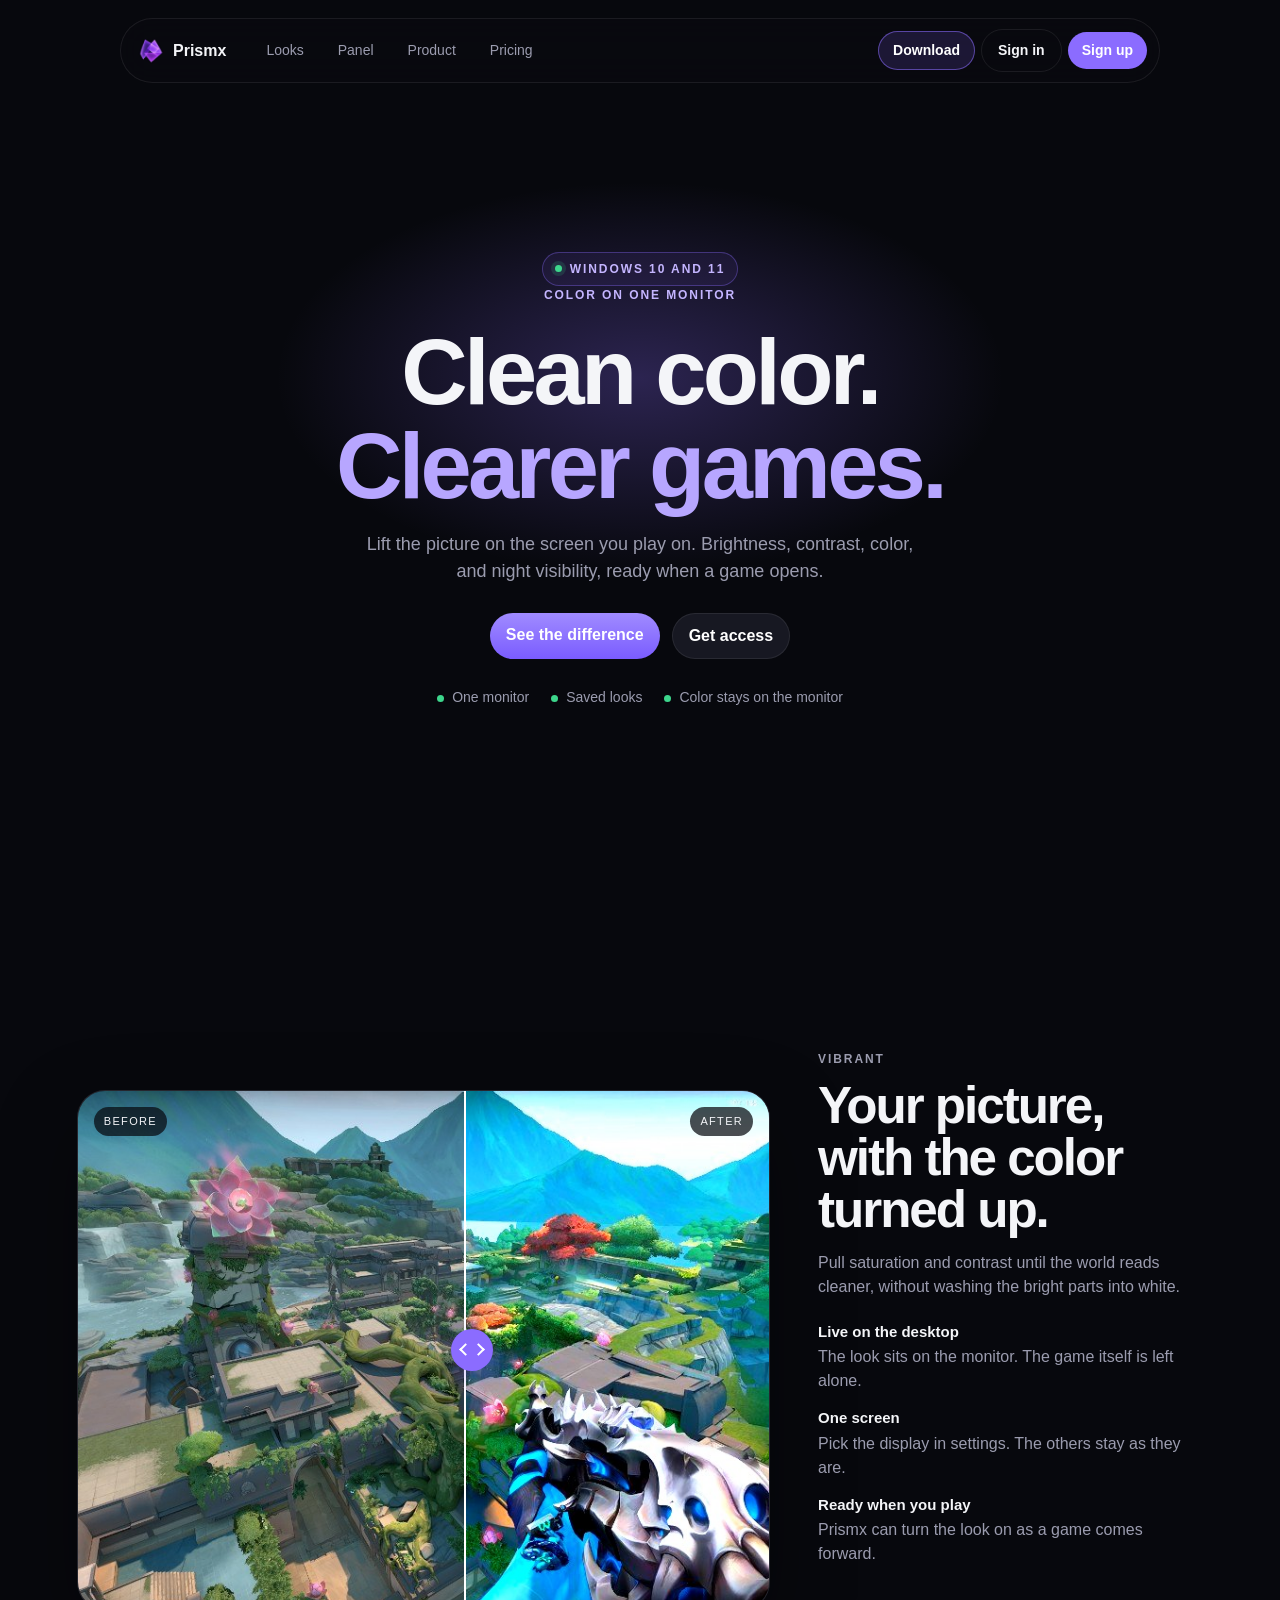
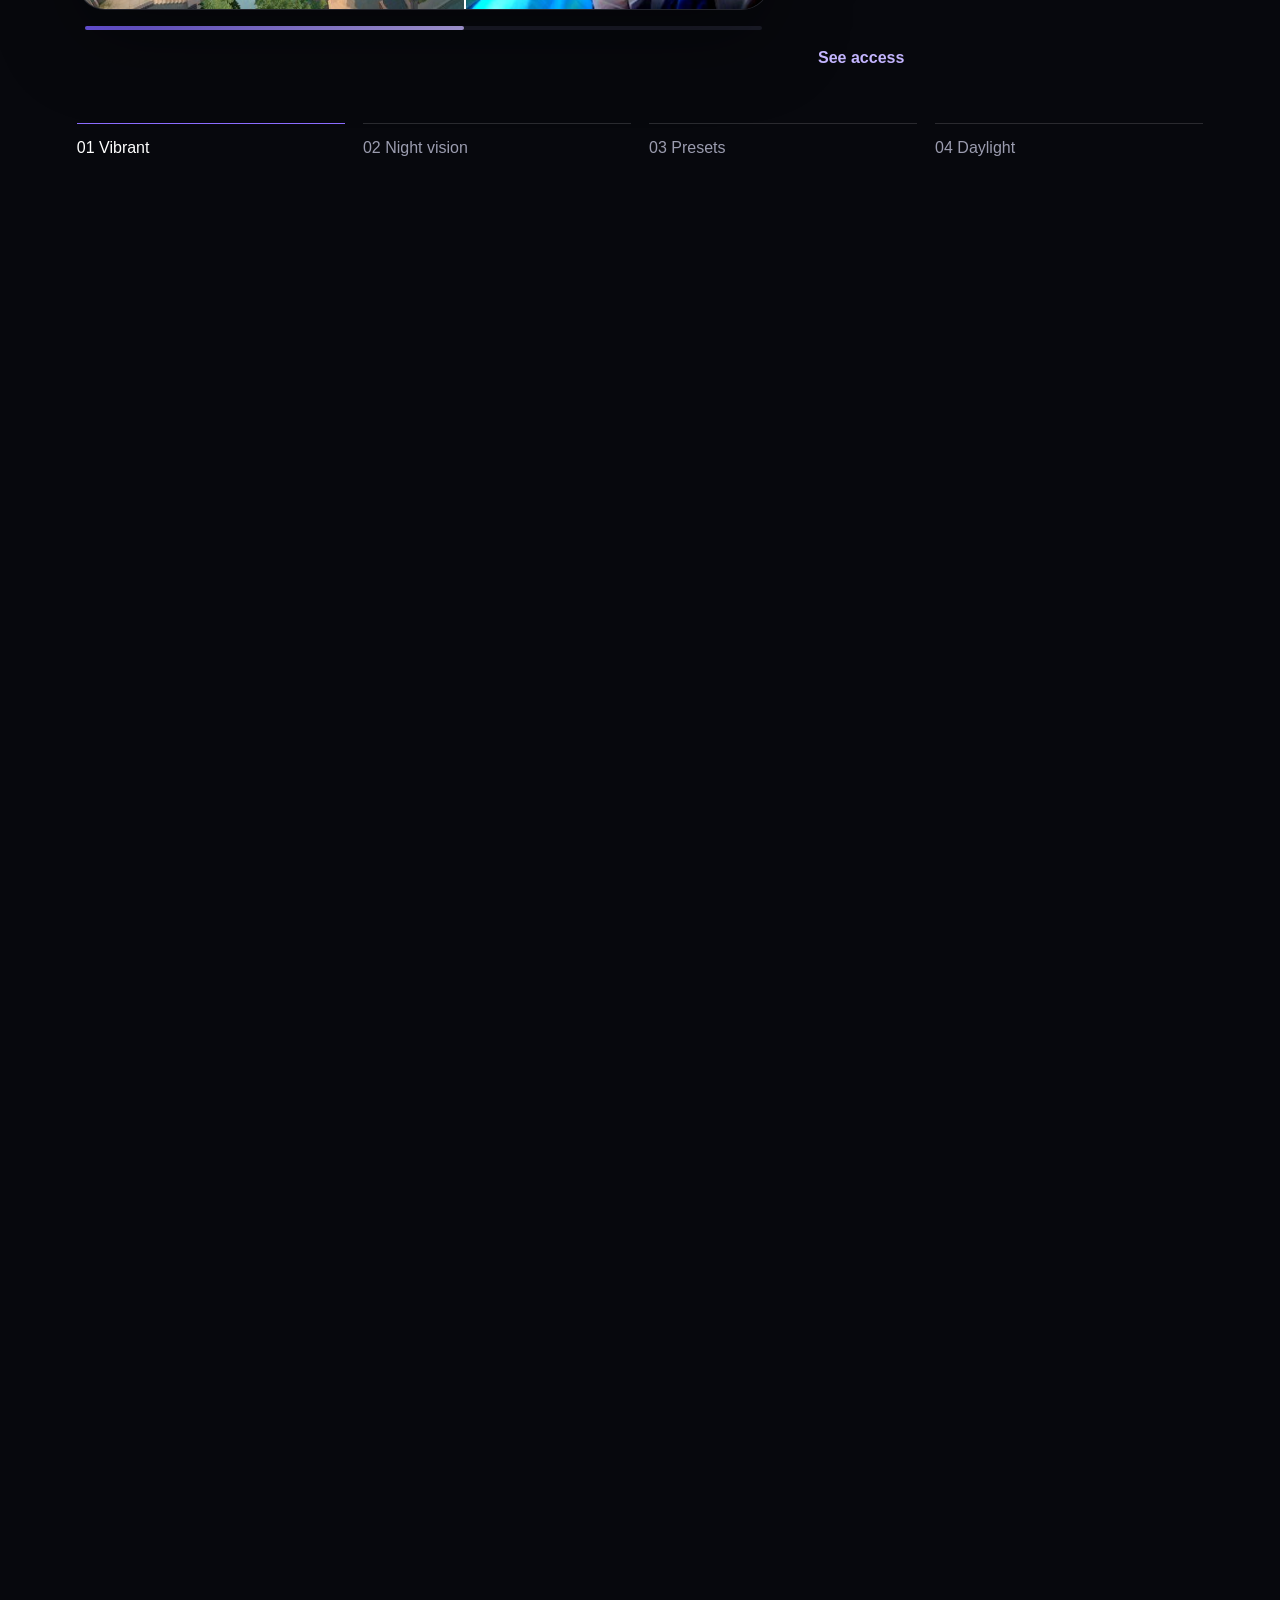
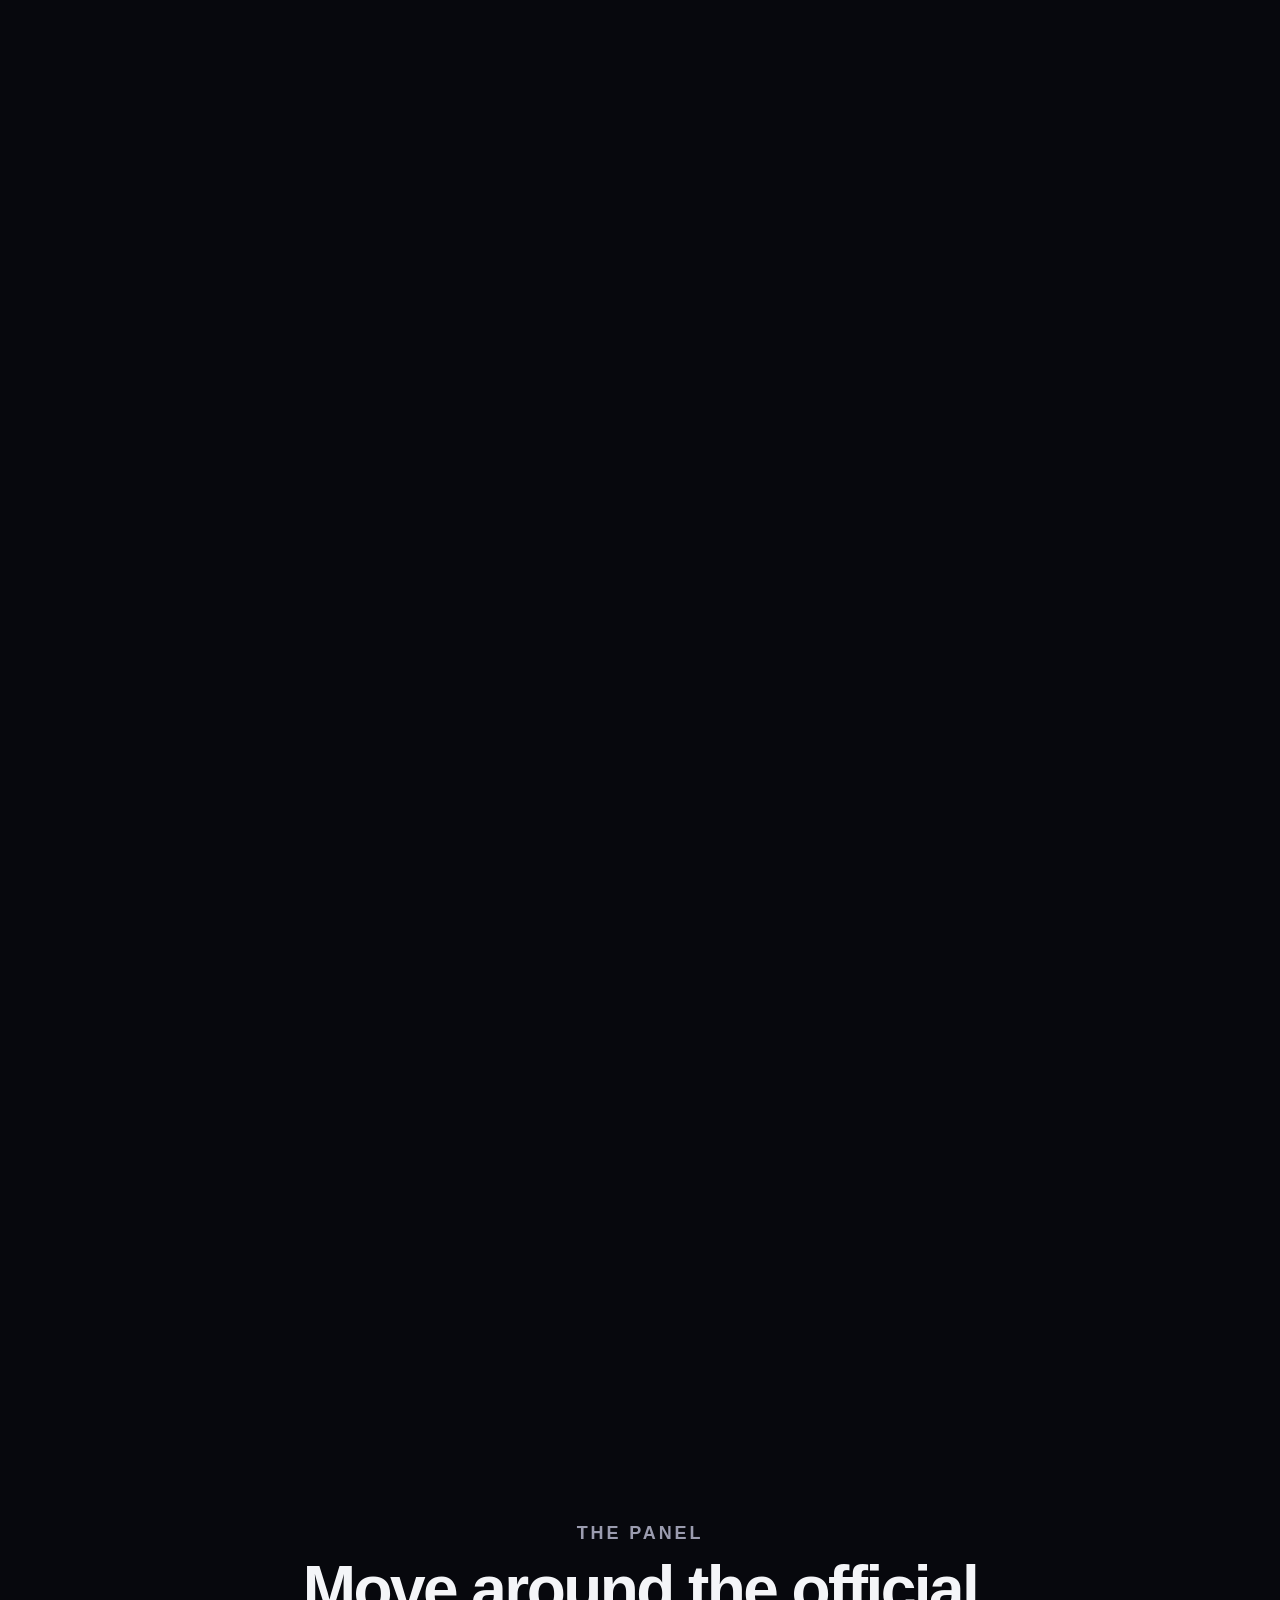
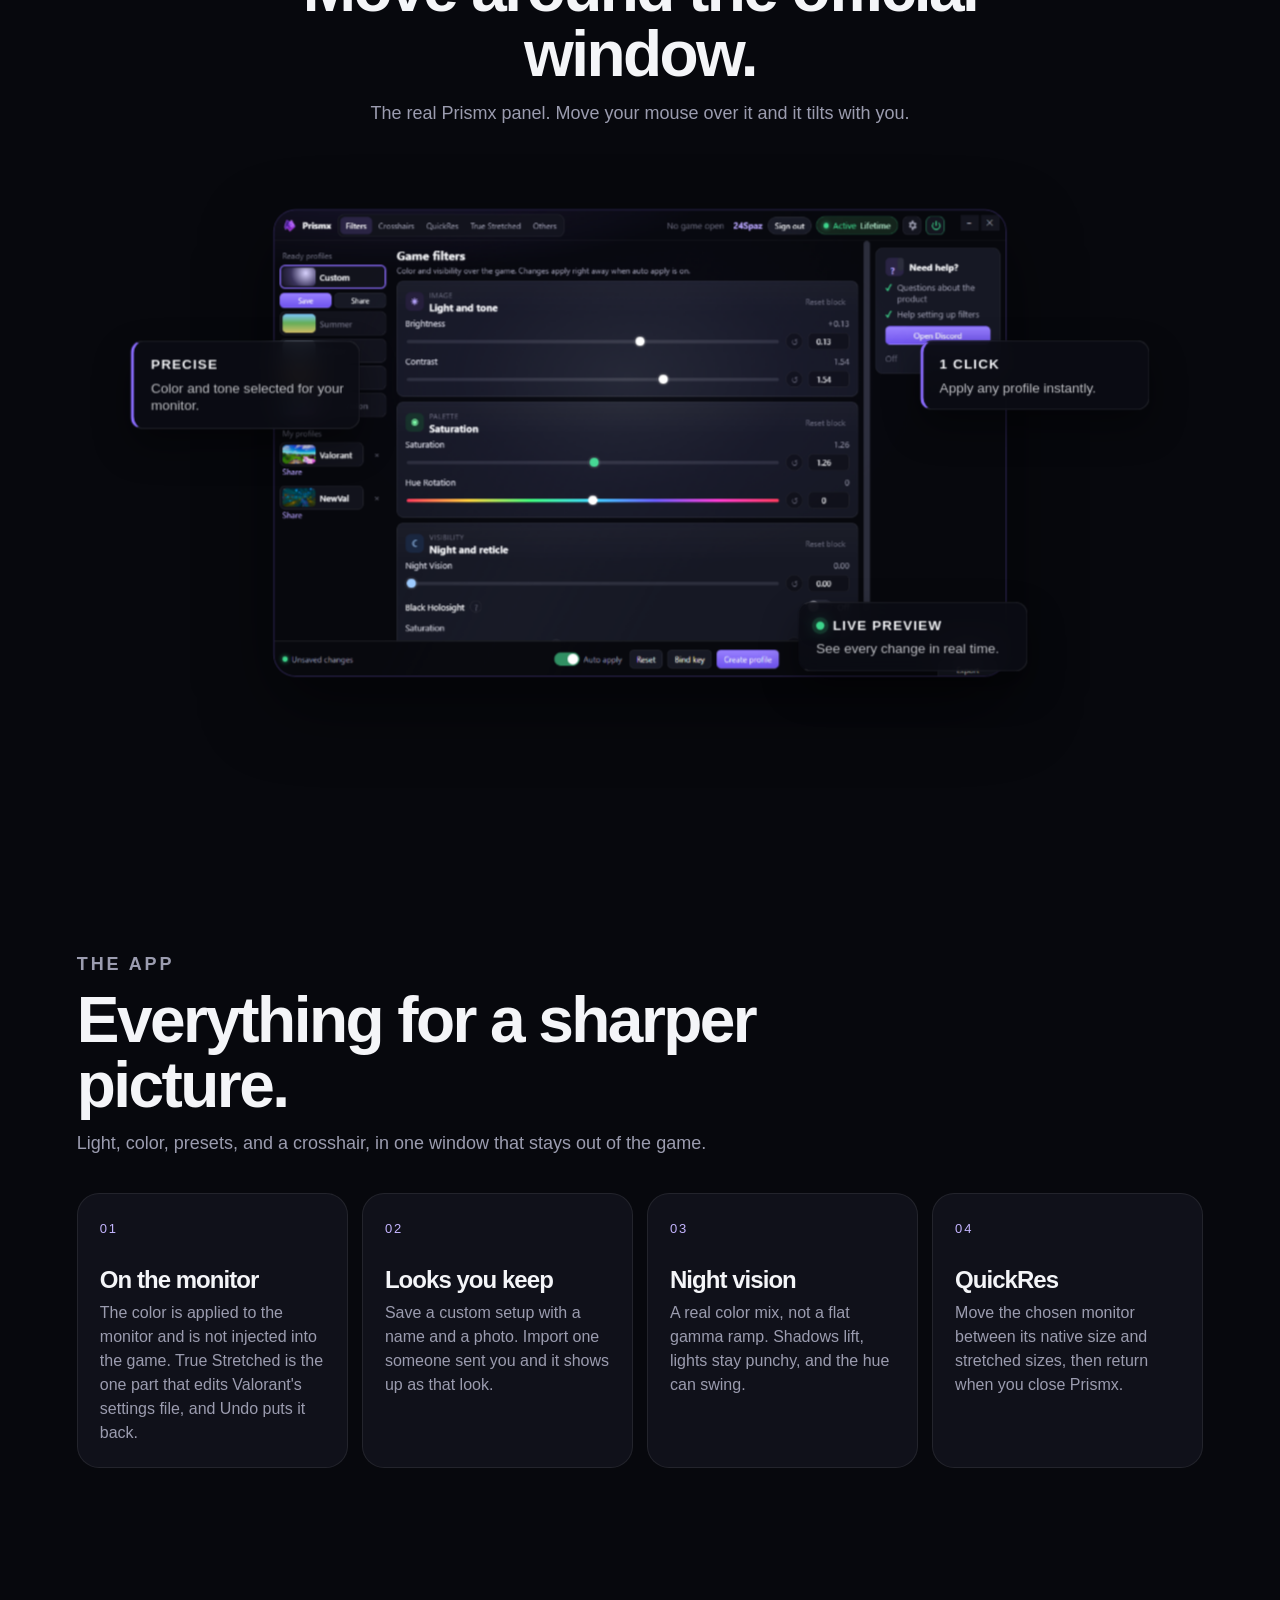
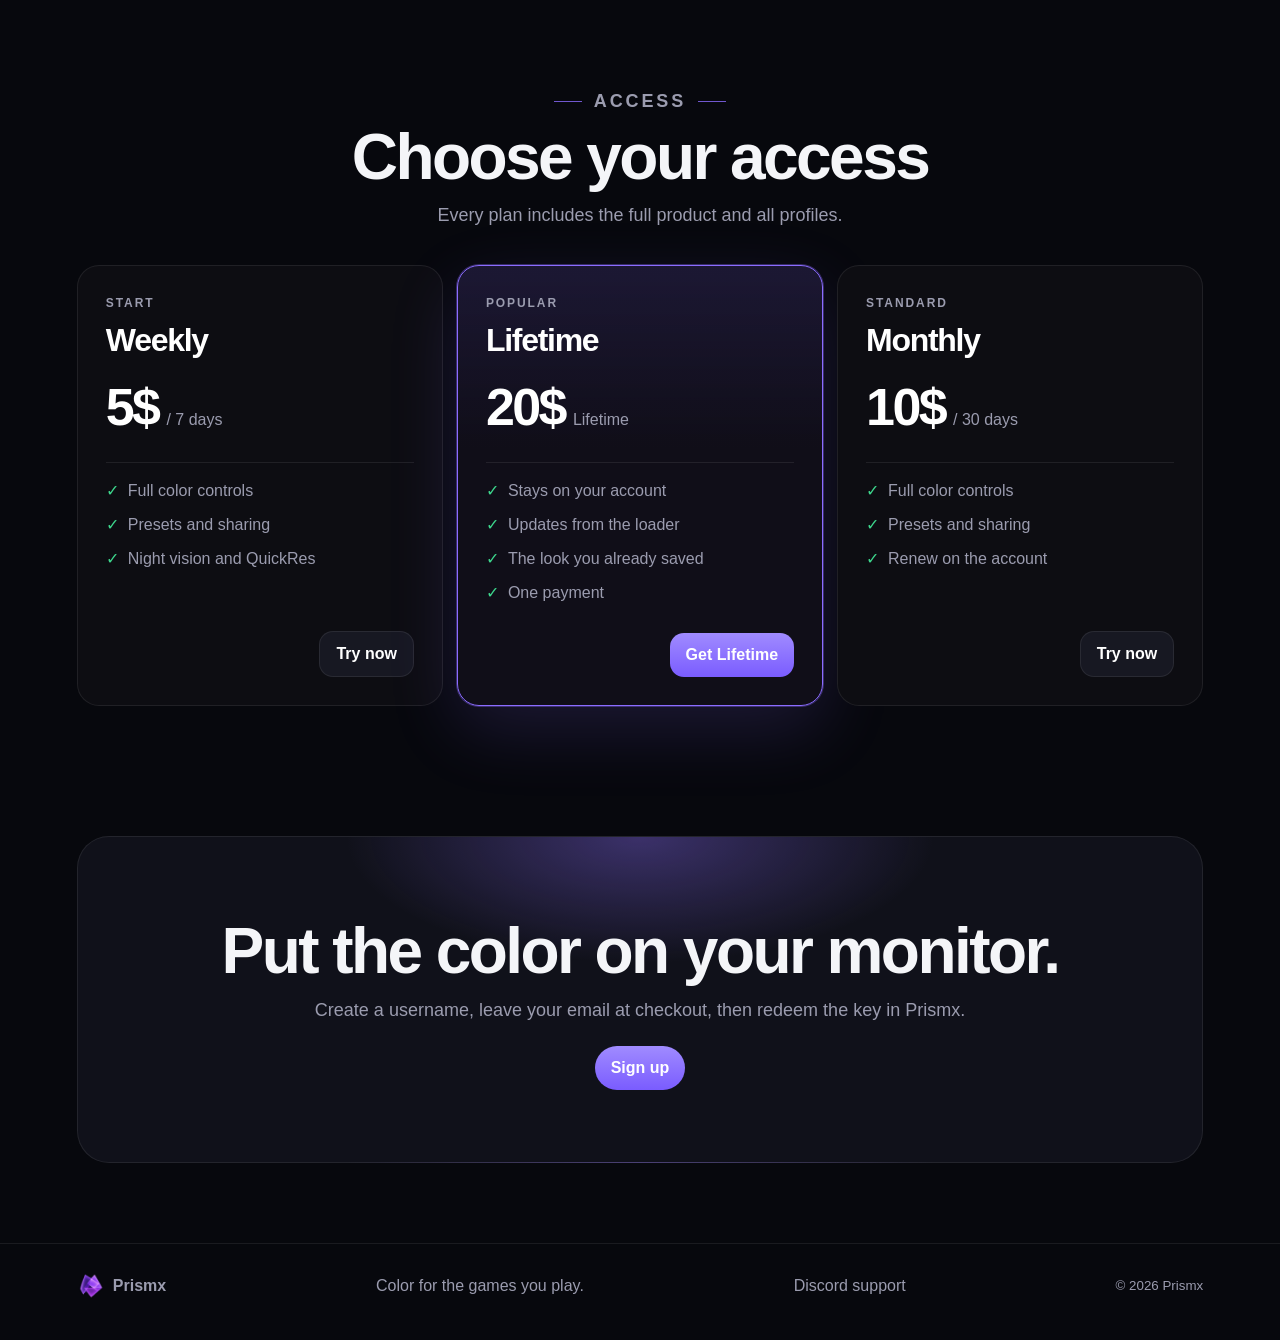
==== commit e878ceec: "Match reference-style panel callouts and mouse shine on the official Prismx window." ====
--- a/index.html
+++ b/index.html
@@ -7,7 +7,7 @@
   <title>Prismx — Color for the games you play</title>
   <meta name="description" content="Prismx changes color, contrast, and night visibility on one monitor. The color is not injected." />
   <link rel="icon" href="logo.png" />
-  <link rel="stylesheet" href="styles.css?v=10" />
+  <link rel="stylesheet" href="styles.css?v=12" />
 </head>
 <body>
   <header class="nav">
@@ -122,14 +122,30 @@
       </div>
       <div class="panel-tilt reveal" data-tilt>
         <div class="panel-tilt-glow" aria-hidden="true"></div>
-        <div class="panel-tilt-card">
-          <img
-            class="panel-tilt-shot"
-            src="media/app-ui.png?v=26"
-            alt="The official Prismx panel"
-            draggable="false"
-          />
-          <span class="panel-tilt-shine" aria-hidden="true"></span>
+        <div class="panel-tilt-scene">
+          <div class="panel-tilt-card">
+            <img
+              class="panel-tilt-shot"
+              src="media/app-ui.png?v=26"
+              alt="The official Prismx panel"
+              draggable="false"
+            />
+            <span class="panel-tilt-shine" aria-hidden="true"></span>
+          </div>
+          <ul class="panel-notes" aria-label="Panel callouts">
+            <li class="panel-note" style="--nx: -2%; --ny: 38%;">
+              <strong>Precise</strong>
+              <span>Color and tone selected for your monitor.</span>
+            </li>
+            <li class="panel-note" style="--nx: 102%; --ny: 36%;">
+              <strong>1 click</strong>
+              <span>Apply any profile instantly.</span>
+            </li>
+            <li class="panel-note live" style="--nx: 86%; --ny: 90%;">
+              <strong>Live preview</strong>
+              <span>See every change in real time.</span>
+            </li>
+          </ul>
         </div>
       </div>
     </section>
@@ -221,7 +237,7 @@
     <p><a href="https://discord.gg/NBnqkH2PTA">Discord support</a></p>
     <small>© 2026 Prismx</small>
   </footer>
-  <script src="site.js?v=10"></script>
+  <script src="site.js?v=12"></script>
   <script src="auth.js?v=14"></script>
 </body>
 </html>
--- a/styles.css
+++ b/styles.css
@@ -187,36 +187,41 @@
 }
 .panel-tilt {
   position: relative;
-  width: min(920px, 100%);
-  perspective: 1200px;
-  padding: 28px 12px 8px;
+  width: min(920px, calc(100% - 8px));
+  perspective: 1400px;
+  padding: 48px 96px 56px;
 }
 .panel-tilt-glow {
   position: absolute;
-  inset: 8% 12% 18%;
-  background: radial-gradient(ellipse at center, rgba(139, 108, 255, 0.28), transparent 68%);
-  filter: blur(18px);
+  inset: 14% 18% 22%;
+  background: radial-gradient(ellipse at center, rgba(139, 108, 255, 0.34), transparent 70%);
+  filter: blur(22px);
   pointer-events: none;
   z-index: 0;
 }
+.panel-tilt-scene {
+  position: relative;
+  z-index: 1;
+  transform-style: preserve-3d;
+  will-change: transform;
+  transition: transform 0.16s ease-out;
+}
 .panel-tilt-card {
   position: relative;
-  z-index: 1;
   border-radius: 22px;
   overflow: hidden;
-  border: 1px solid var(--line);
+  border: 1px solid rgba(139, 108, 255, 0.28);
   background: #0c0d14;
   box-shadow:
-    0 28px 70px rgba(0, 0, 0, 0.45),
+    0 28px 70px rgba(0, 0, 0, 0.5),
     0 0 0 1px rgba(255, 255, 255, 0.03) inset;
-  transform-style: preserve-3d;
-  will-change: transform;
-  transition: transform 0.18s ease-out, box-shadow 0.3s var(--ease);
+  transform: translateZ(10px);
+  transition: box-shadow 0.3s var(--ease);
 }
 .panel-tilt:hover .panel-tilt-card {
   box-shadow:
-    0 36px 90px rgba(0, 0, 0, 0.55),
-    0 0 0 1px rgba(183, 166, 255, 0.12) inset;
+    0 40px 100px rgba(0, 0, 0, 0.58),
+    0 0 0 1px rgba(183, 166, 255, 0.16) inset;
 }
 .panel-tilt-shot {
   display: block;
@@ -232,13 +237,76 @@
   inset: 0;
   pointer-events: none;
   border-radius: inherit;
-  background: radial-gradient(
-    420px 280px at var(--shine-x, 50%) var(--shine-y, 40%),
-    rgba(255, 255, 255, 0.16),
-    transparent 55%
-  );
+  background:
+    radial-gradient(
+      520px 340px at var(--shine-x, 48%) var(--shine-y, 36%),
+      rgba(255, 255, 255, 0.34),
+      rgba(196, 181, 255, 0.12) 32%,
+      transparent 60%
+    ),
+    linear-gradient(
+      118deg,
+      transparent 30%,
+      rgba(255, 255, 255, calc(0.05 + var(--shine-boost, 0) * 0.16)) 46%,
+      transparent 64%
+    );
   mix-blend-mode: soft-light;
-  opacity: 0.85;
+  opacity: 0.9;
+}
+.panel-notes {
+  list-style: none;
+  margin: 0;
+  padding: 0;
+  position: absolute;
+  inset: 0;
+  pointer-events: none;
+  transform-style: preserve-3d;
+}
+.panel-note {
+  --nx: 50%;
+  --ny: 50%;
+  position: absolute;
+  left: var(--nx);
+  top: var(--ny);
+  transform: translate(-50%, -50%) translateZ(56px);
+  width: min(220px, 42vw);
+  padding: 12px 14px 12px 16px;
+  border-radius: 12px;
+  border: 1px solid rgba(255, 255, 255, 0.1);
+  border-left: 3px solid #8b6cff;
+  background: rgba(12, 13, 20, 0.9);
+  backdrop-filter: blur(12px);
+  box-shadow: 0 16px 36px rgba(0, 0, 0, 0.4);
+  color: var(--ink);
+}
+.panel-note.live {
+  border-left-color: transparent;
+  padding-left: 14px;
+}
+.panel-note.live strong::before {
+  content: "";
+  display: inline-block;
+  width: 8px;
+  height: 8px;
+  margin-right: 8px;
+  border-radius: 50%;
+  background: #3dd68c;
+  box-shadow: 0 0 0 4px rgba(61, 214, 140, 0.16), 0 0 14px rgba(61, 214, 140, 0.55);
+  vertical-align: 0;
+}
+.panel-note strong {
+  display: block;
+  font-size: 13px;
+  font-weight: 750;
+  letter-spacing: 0.08em;
+  text-transform: uppercase;
+  margin-bottom: 4px;
+}
+.panel-note span {
+  display: block;
+  color: rgba(244, 245, 248, 0.78);
+  font-size: 13px;
+  line-height: 1.35;
 }
 
 .product, .pricing { padding: 110px 6vw; }
@@ -551,8 +619,22 @@
   .cards, .plans { grid-template-columns: 1fr; }
   .plan.featured { transform: none; }
   .panel-stage { padding-top: 24px; }
-  .panel-tilt { perspective: none; padding: 8px 0; }
-  .panel-tilt-card { transform: none !important; }
+  .panel-tilt { perspective: none; padding: 8px 0; width: 100%; }
+  .panel-tilt-scene { transform: none !important; }
+  .panel-notes {
+    position: relative;
+    inset: auto;
+    margin-top: 16px;
+    display: grid;
+    gap: 10px;
+  }
+  .panel-note {
+    position: relative;
+    left: auto !important;
+    top: auto !important;
+    width: auto;
+    transform: none;
+  }
   footer { flex-direction: column; align-items: flex-start; }
   .checkout { grid-template-columns: 1fr; padding: 12px; }
   .order { min-height: 0; }
@@ -608,5 +690,6 @@
   ::view-transition-old(root),
   ::view-transition-new(root) { animation: none; }
   .manual, .manual-card { transition: none; }
-  .panel-tilt-card { transition: none; transform: none !important; }
-}
+  .panel-tilt-scene { transition: none; transform: none !important; }
+  .panel-tilt-shine { opacity: 0.35; }
+}
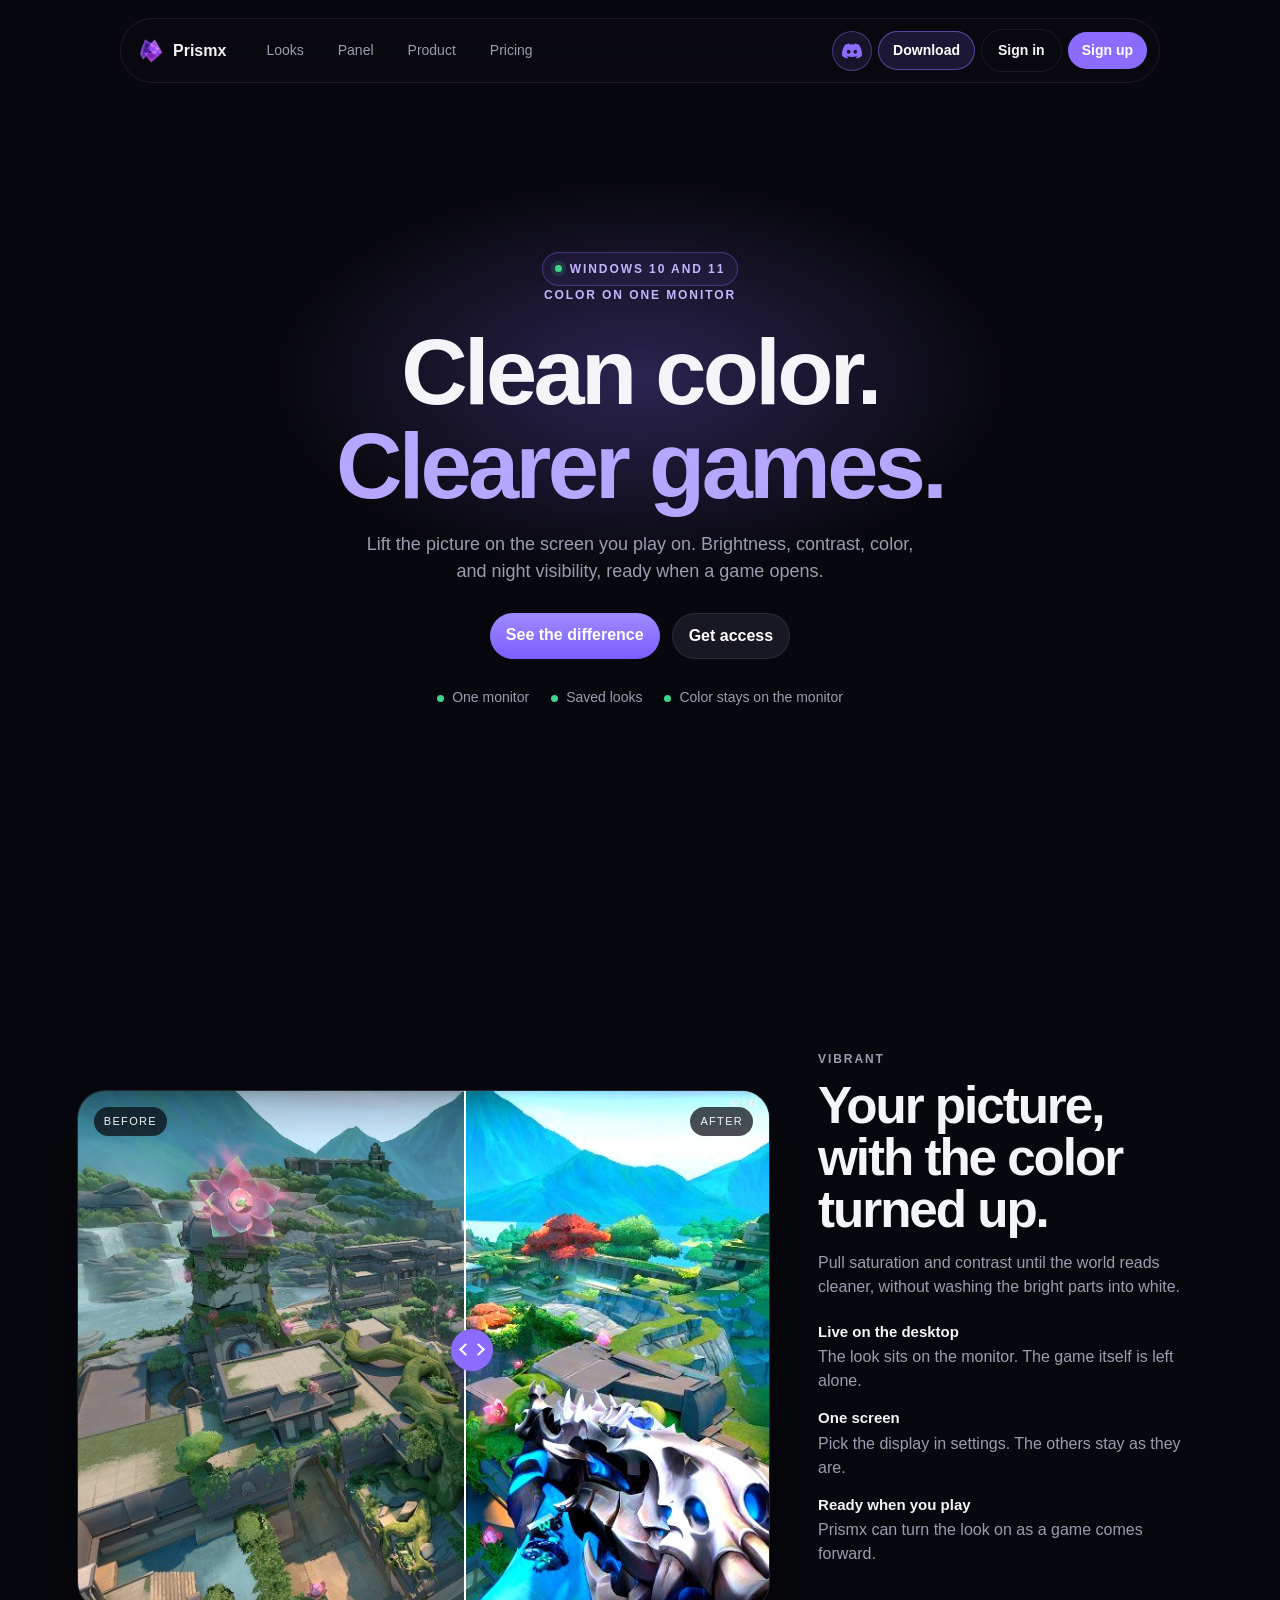
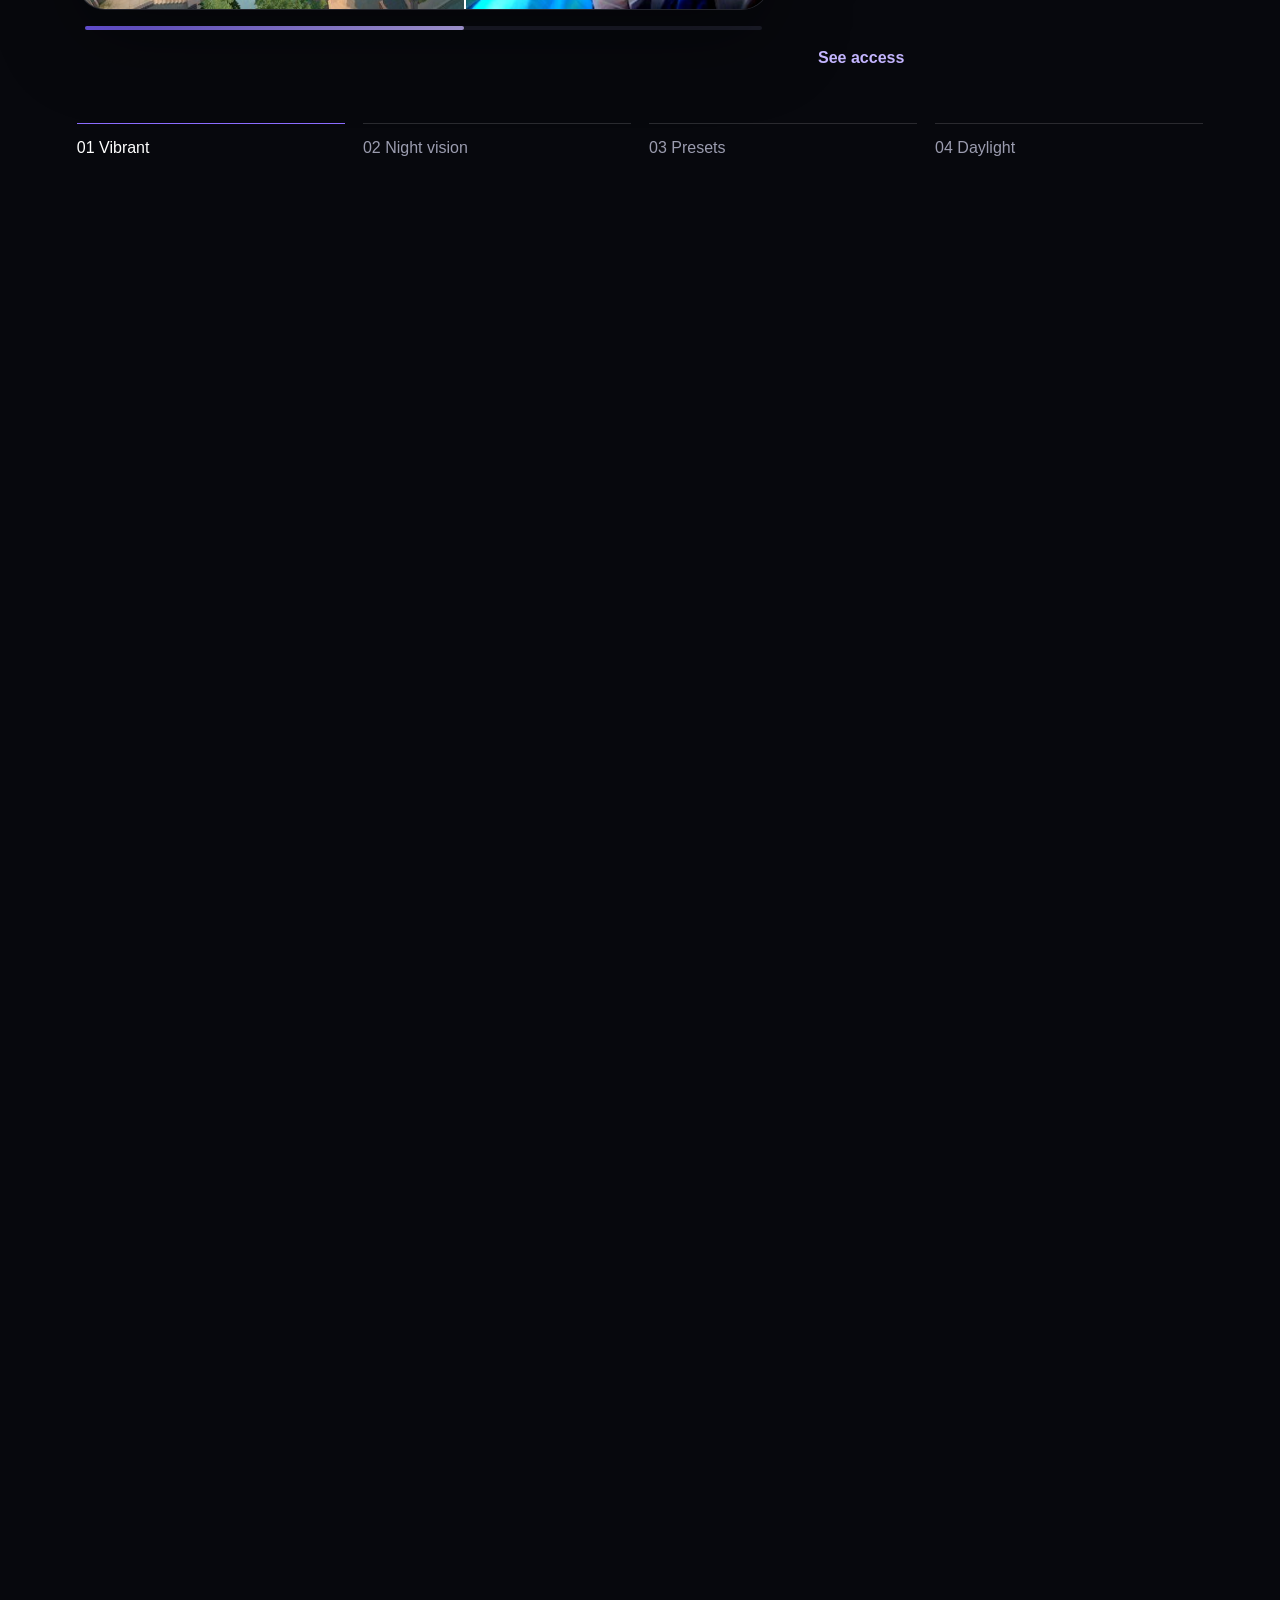
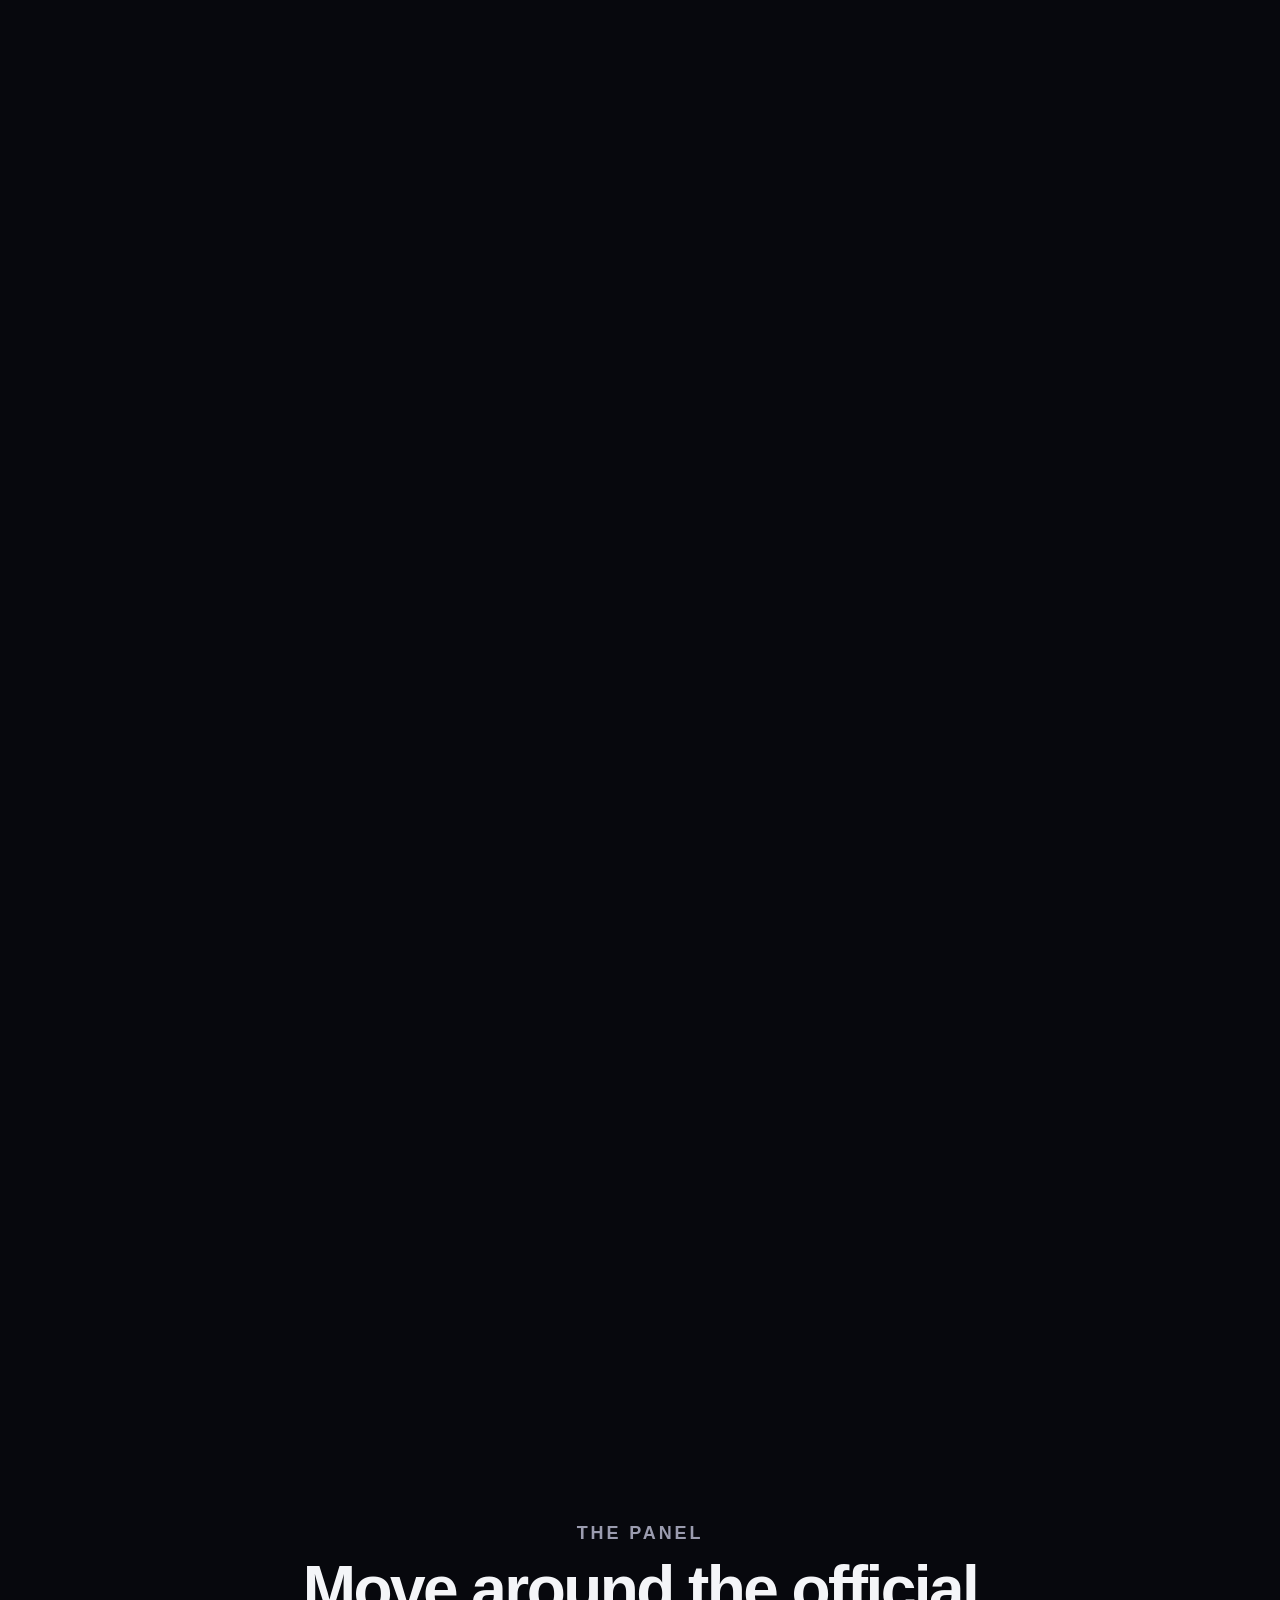
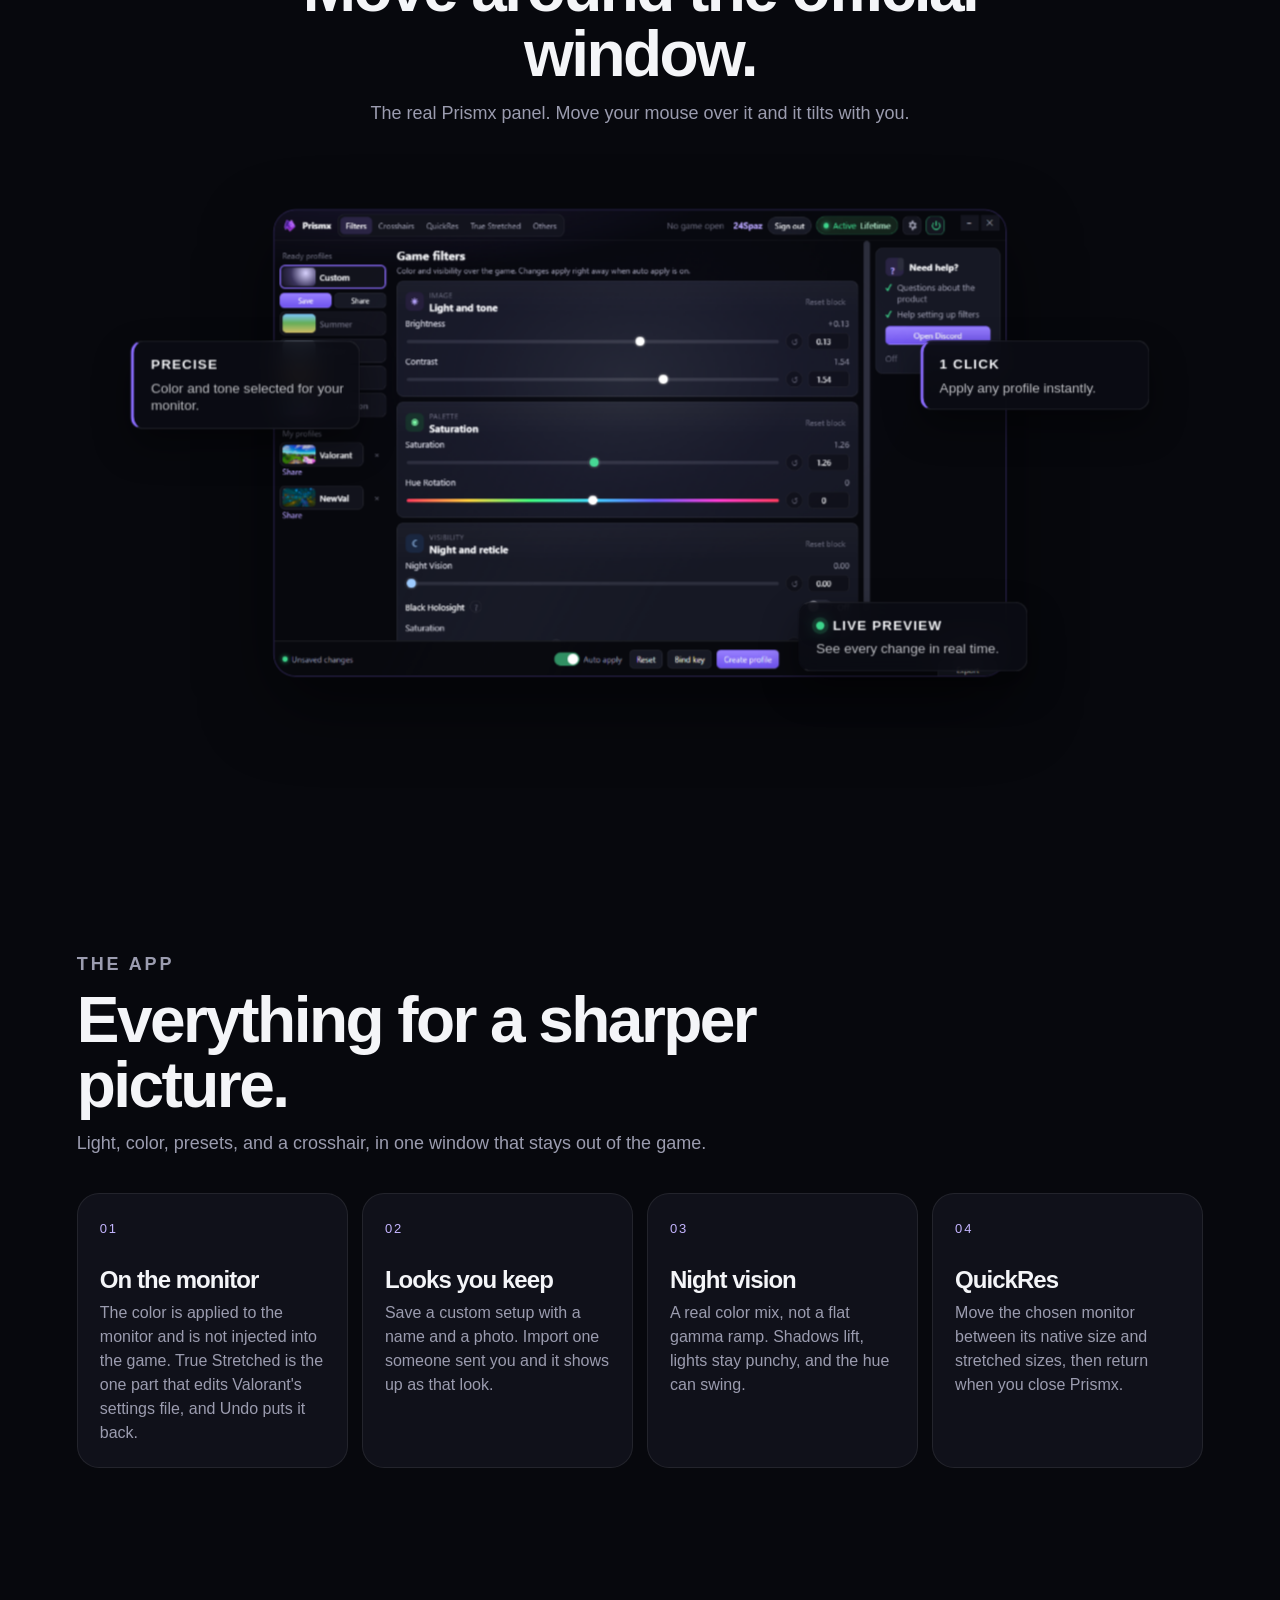
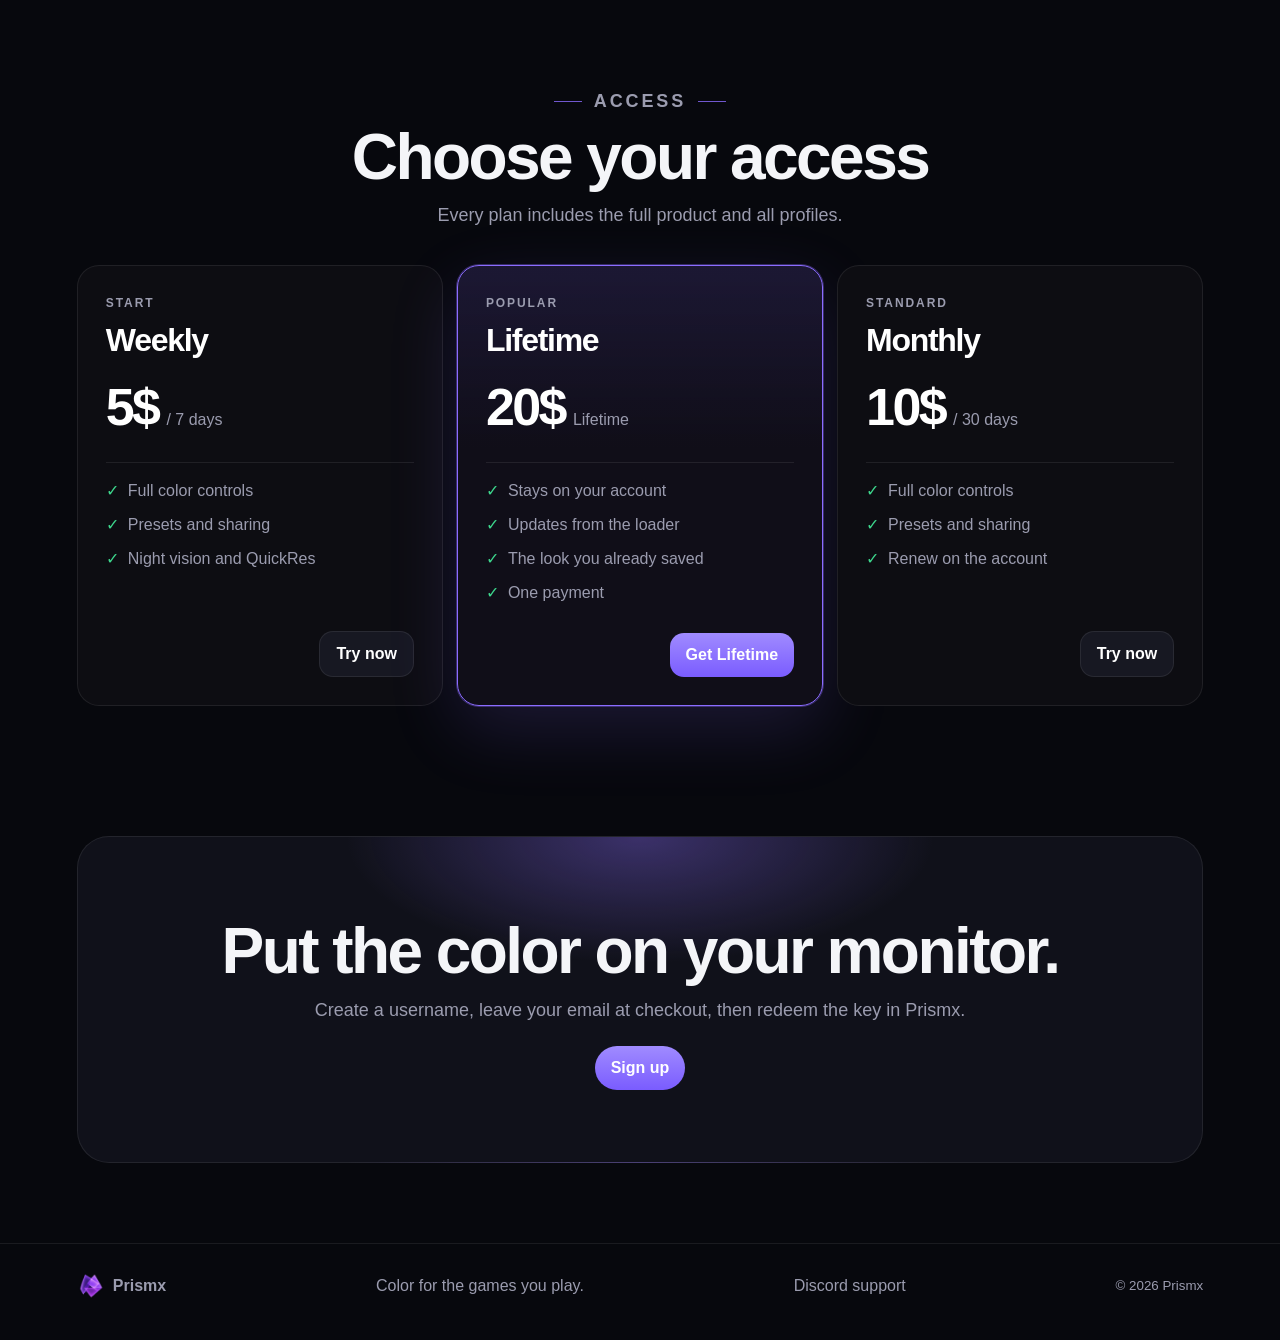
==== commit 6b17ed88: "Add purple Discord invite icon left of Download in the nav." ====
--- a/index.html
+++ b/index.html
@@ -7,7 +7,7 @@
   <title>Prismx — Color for the games you play</title>
   <meta name="description" content="Prismx changes color, contrast, and night visibility on one monitor. The color is not injected." />
   <link rel="icon" href="logo.png" />
-  <link rel="stylesheet" href="styles.css?v=12" />
+  <link rel="stylesheet" href="styles.css?v=13" />
 </head>
 <body>
   <header class="nav">
@@ -20,6 +20,9 @@
       <a href="#panel">Panel</a>
       <a href="#product">Product</a>
       <a href="#pricing">Pricing</a>
+      <a class="nav-discord" href="https://discord.gg/pNBAa9zqqb" target="_blank" rel="noopener noreferrer" aria-label="Discord">
+        <svg viewBox="0 0 127.14 96.36" aria-hidden="true"><path fill="currentColor" d="M107.7 8.07A105.15 105.15 0 0 0 81.47 0a72.06 72.06 0 0 0-3.36 6.83 97.68 97.68 0 0 0-29.5 0A72.37 72.37 0 0 0 45.27 0a105.89 105.89 0 0 0-26.25 8.09C2.79 32.65-1.71 56.6.54 80.21a105.73 105.73 0 0 0 32.17 16.15 77.7 77.7 0 0 0 6.89-11.11 68.42 68.42 0 0 1-10.85-5.18c.91-.66 1.8-1.34 2.66-2a75.57 75.57 0 0 0 64.32 0c.87.71 1.76 1.39 2.66 2a68.68 68.68 0 0 1-10.87 5.19 77 77 0 0 0 6.89 11.1 105.25 105.25 0 0 0 32.19-16.14c2.64-27.38-4.51-51.11-18.9-72.15ZM42.45 65.69C36.18 65.69 31 60 31 53s5-12.74 11.43-12.74S54 46 53.89 53s-5.05 12.69-11.44 12.69Zm42.24 0C78.41 65.69 73.25 60 73.25 53s5-12.74 11.44-12.74S96.23 46 96.12 53s-5.04 12.69-11.43 12.69Z"/></svg>
+      </a>
       <a class="nav-download" href="download.html">Download</a>
       <a class="nav-signin" id="navSignIn" href="signin.html">Sign in</a>
       <a class="nav-cta" id="navSignUp" href="signup.html">Sign up</a>
--- a/styles.css
+++ b/styles.css
@@ -44,8 +44,27 @@
   transition: background 0.35s var(--ease), color 0.35s var(--ease), transform 0.35s var(--ease);
 }
 .nav-links a:hover, .nav-links a[aria-current="page"] { color: var(--ink); background: rgba(255,255,255,0.06); }
+.nav-links .nav-discord {
+  margin-left: auto;
+  display: inline-flex;
+  align-items: center;
+  justify-content: center;
+  width: 40px;
+  height: 40px;
+  padding: 0;
+  border-radius: 999px;
+  color: var(--purple);
+  background: rgba(139, 108, 255, 0.12);
+  border: 1px solid rgba(139, 108, 255, 0.4);
+}
+.nav-links .nav-discord svg { width: 20px; height: 20px; display: block; }
+.nav-links .nav-discord:hover {
+  color: var(--purple-2);
+  background: rgba(139, 108, 255, 0.28);
+  transform: translateY(-2px);
+}
 .nav-links .nav-download {
-  margin-left: auto;
+  margin-left: 0;
   border: 1px solid rgba(139, 108, 255, 0.55);
   background: rgba(139, 108, 255, 0.16);
   color: white;
@@ -609,8 +628,10 @@
     animation: menu-in 0.42s var(--ease);
   }
   .nav-toggle { display: block; }
+  .nav.open .nav-discord,
   .nav.open .nav-download,
   .nav.open .nav-signin { margin-left: 0; }
+  .nav.open .nav-discord { width: 100%; height: 42px; }
   .story { height: auto; }
   .story-pin { position: relative; height: auto; grid-template-columns: 1fr; padding-top: 120px; }
   .story-copy { min-height: 0; }
